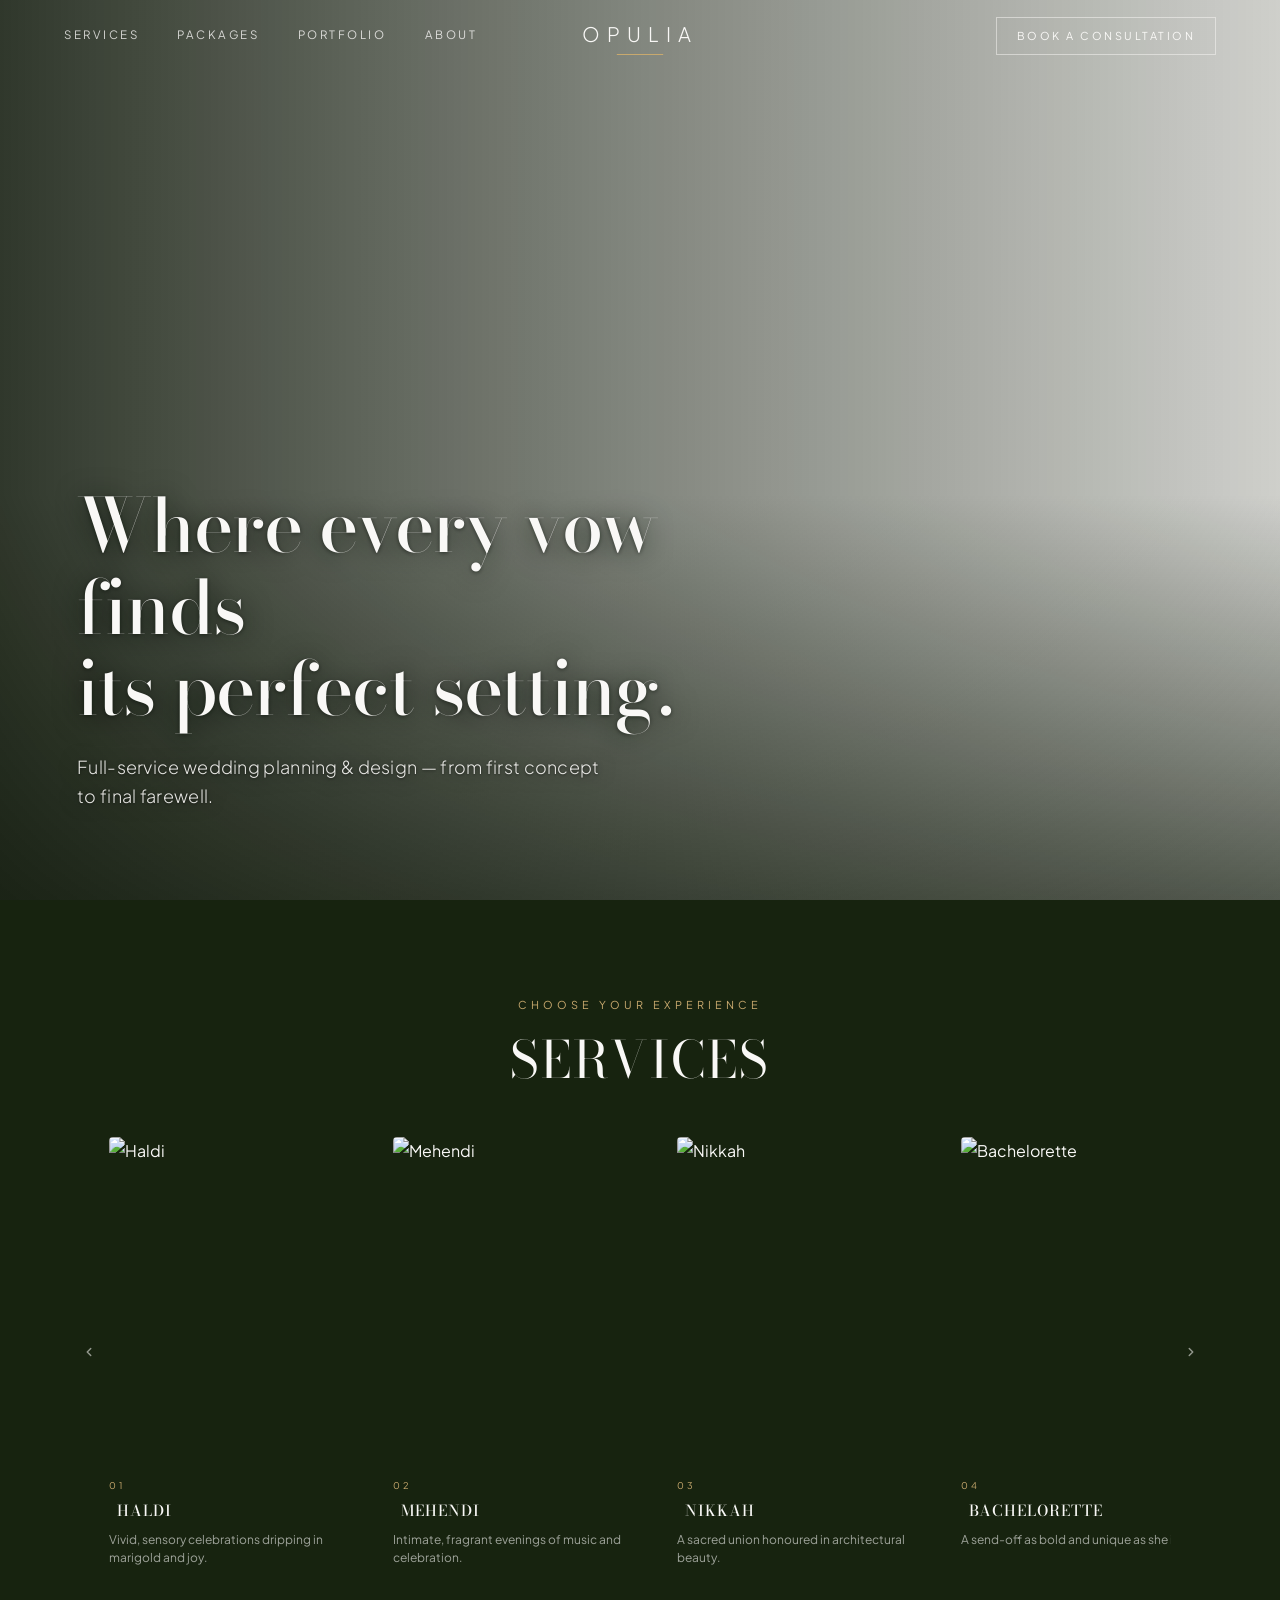
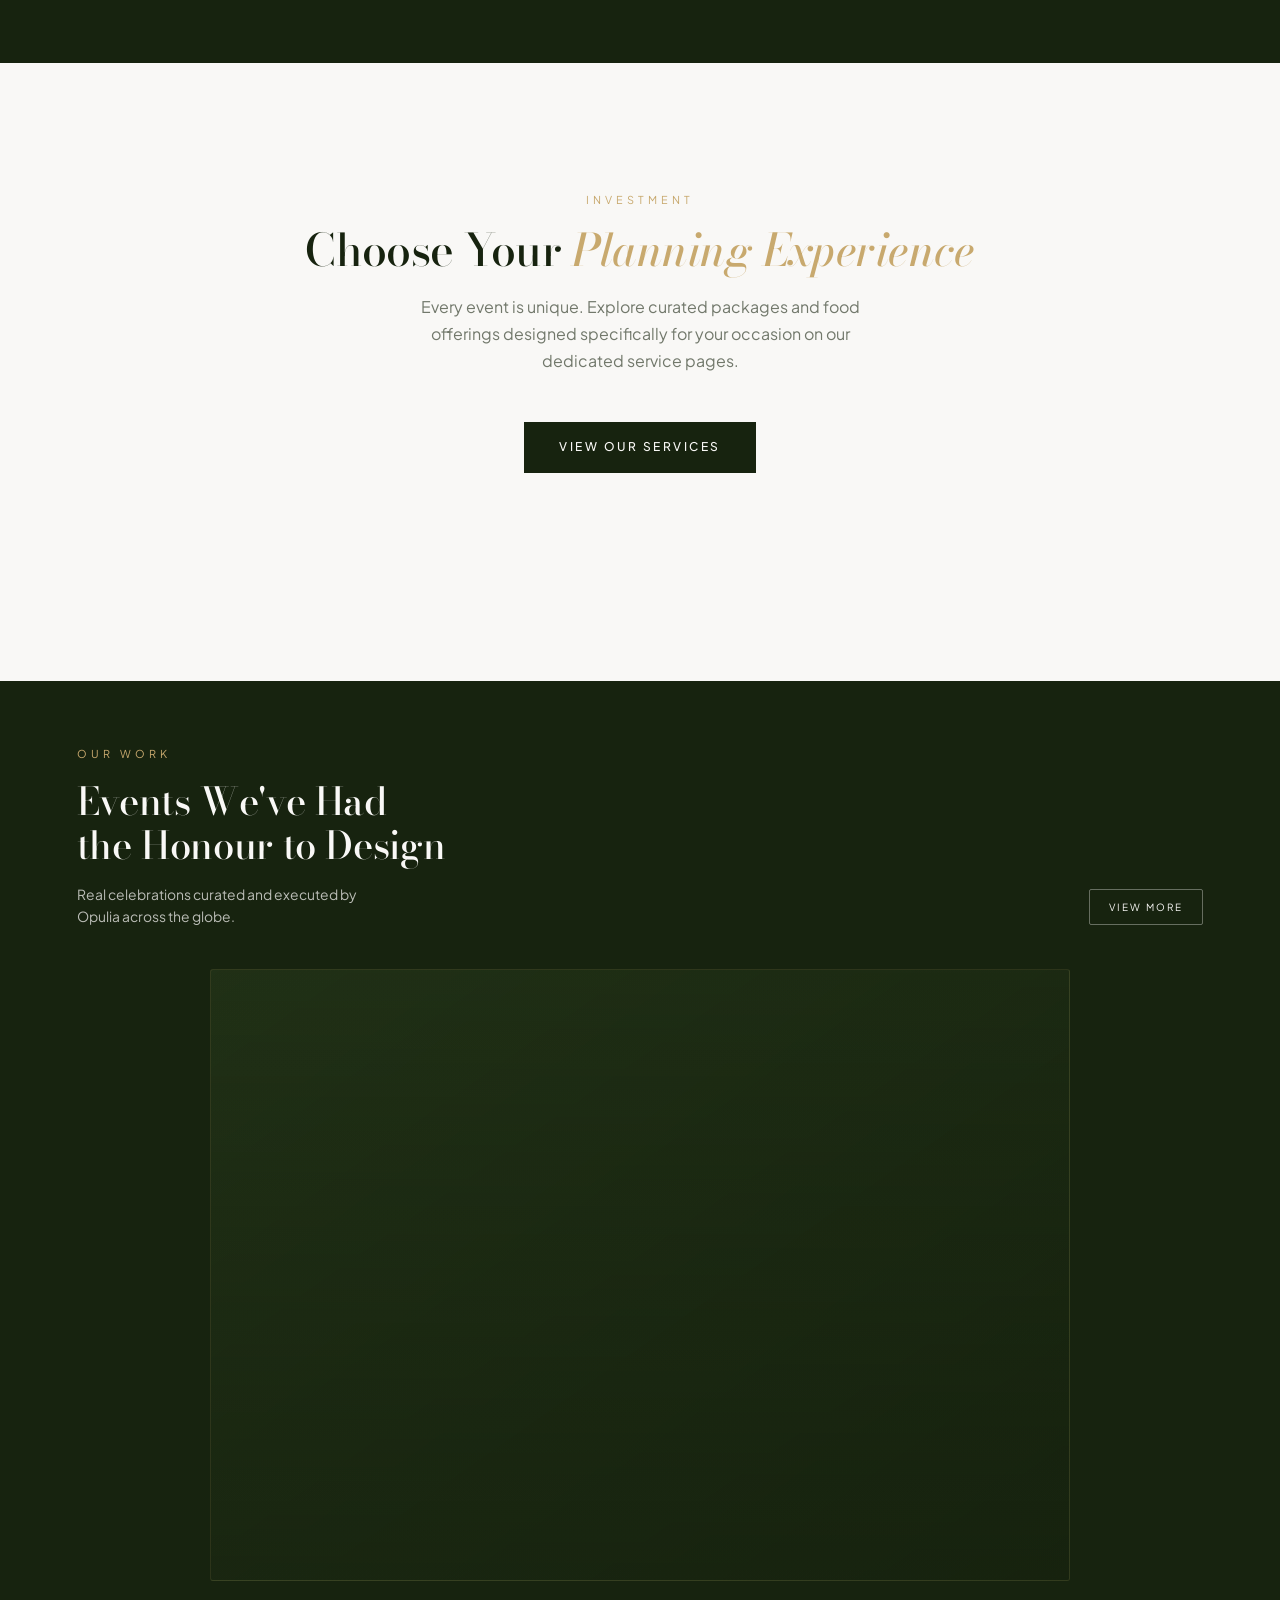
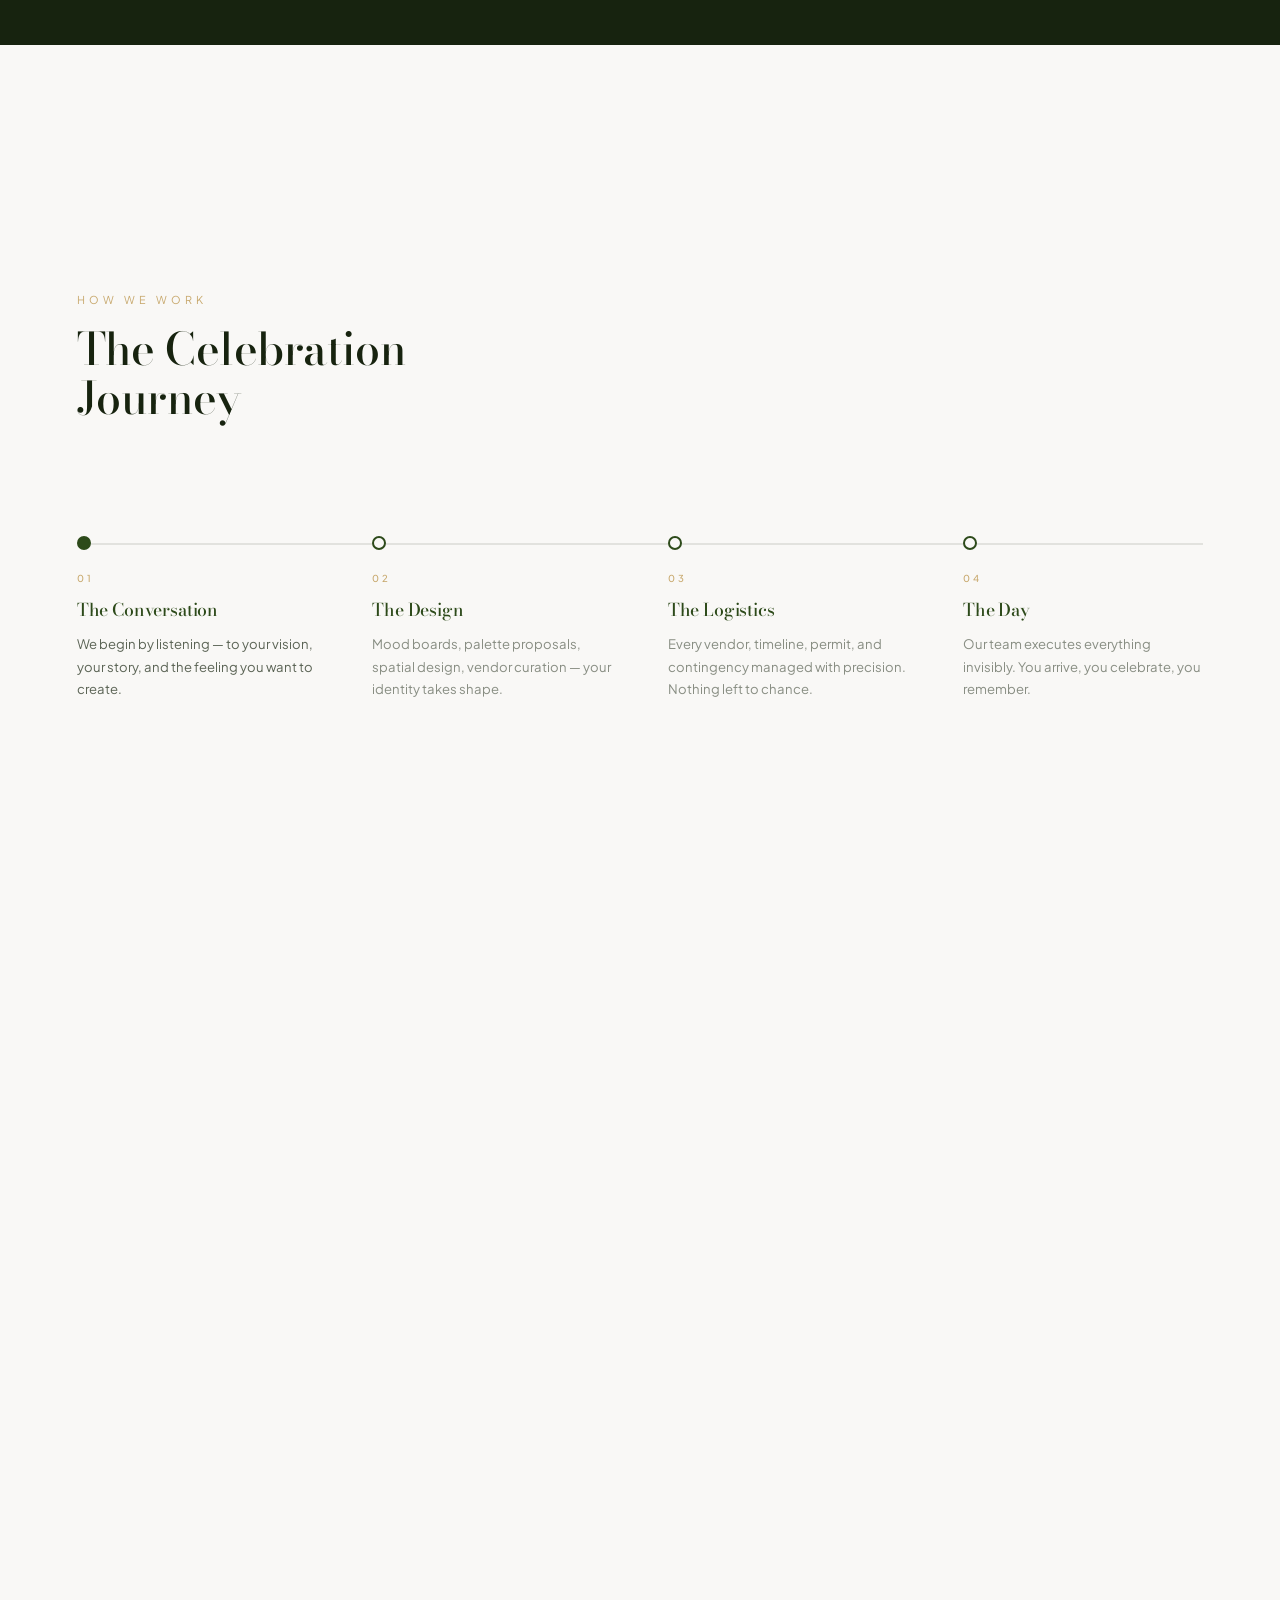
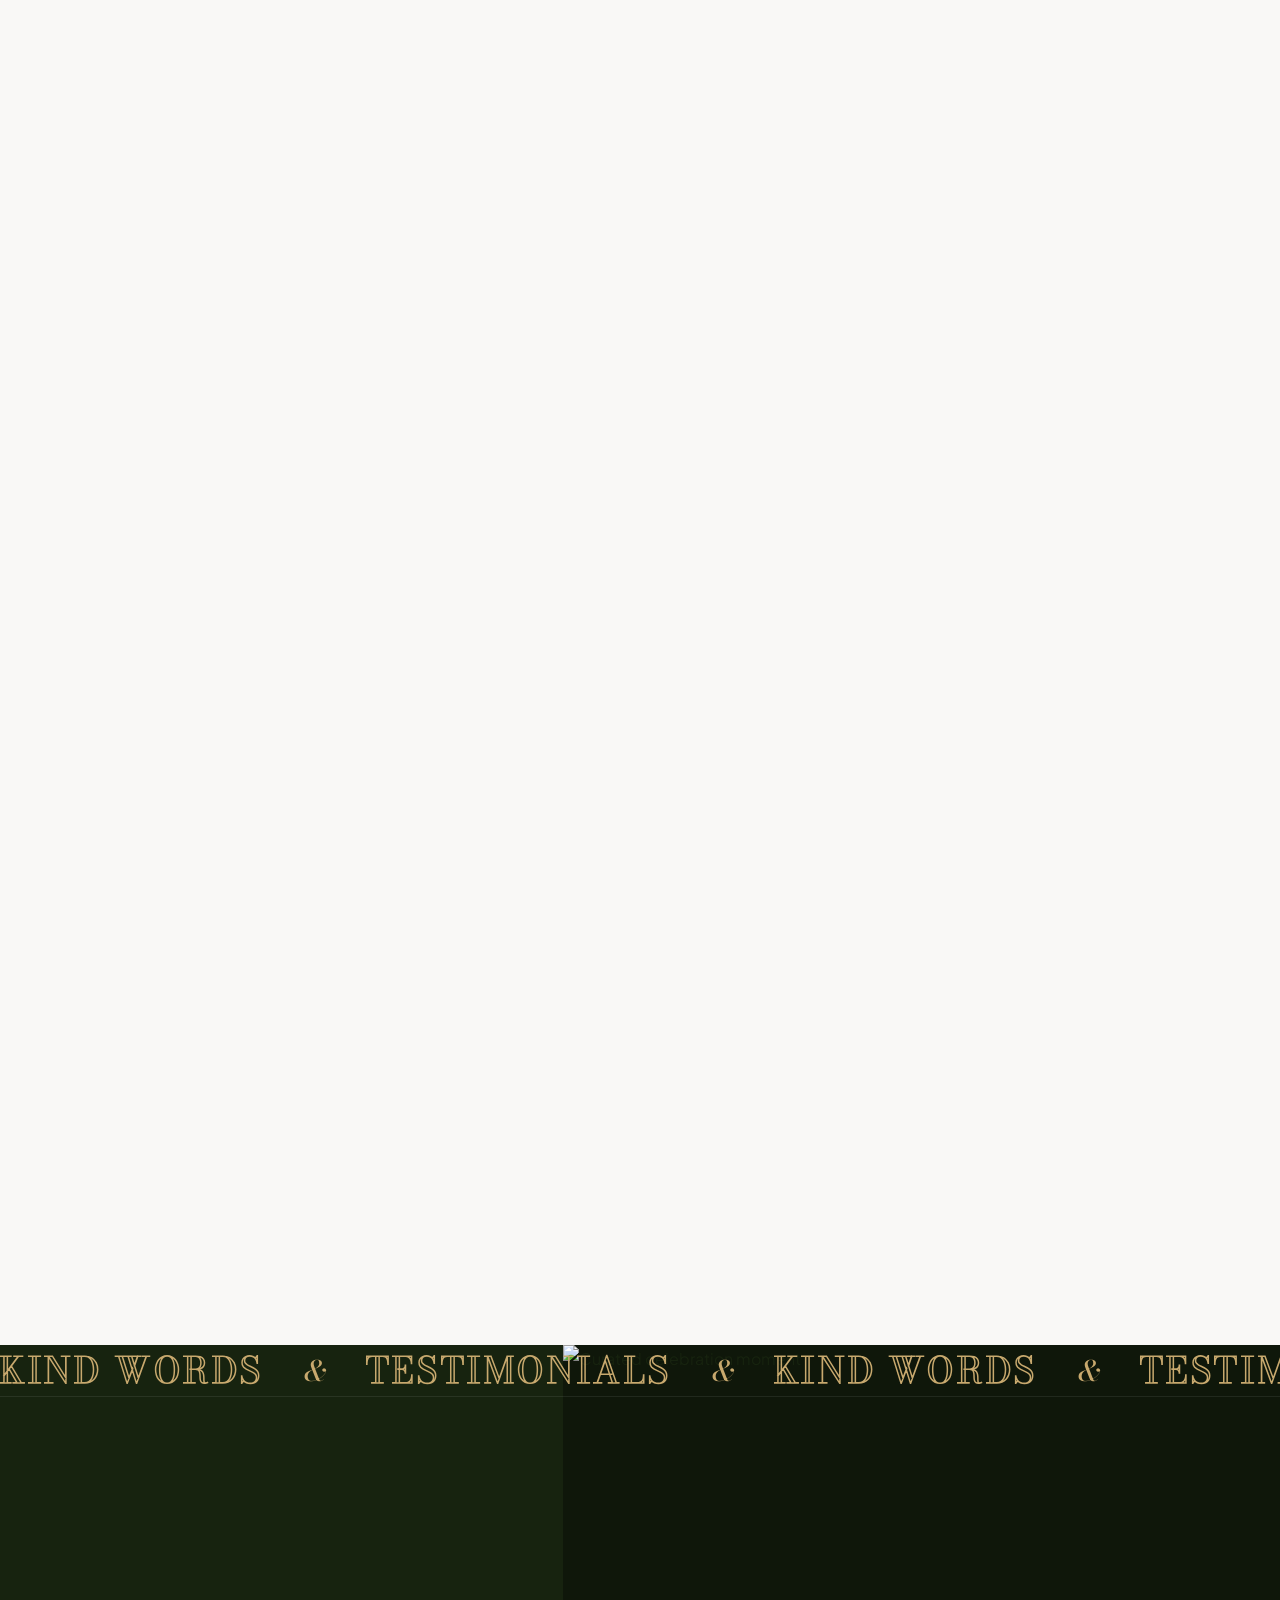
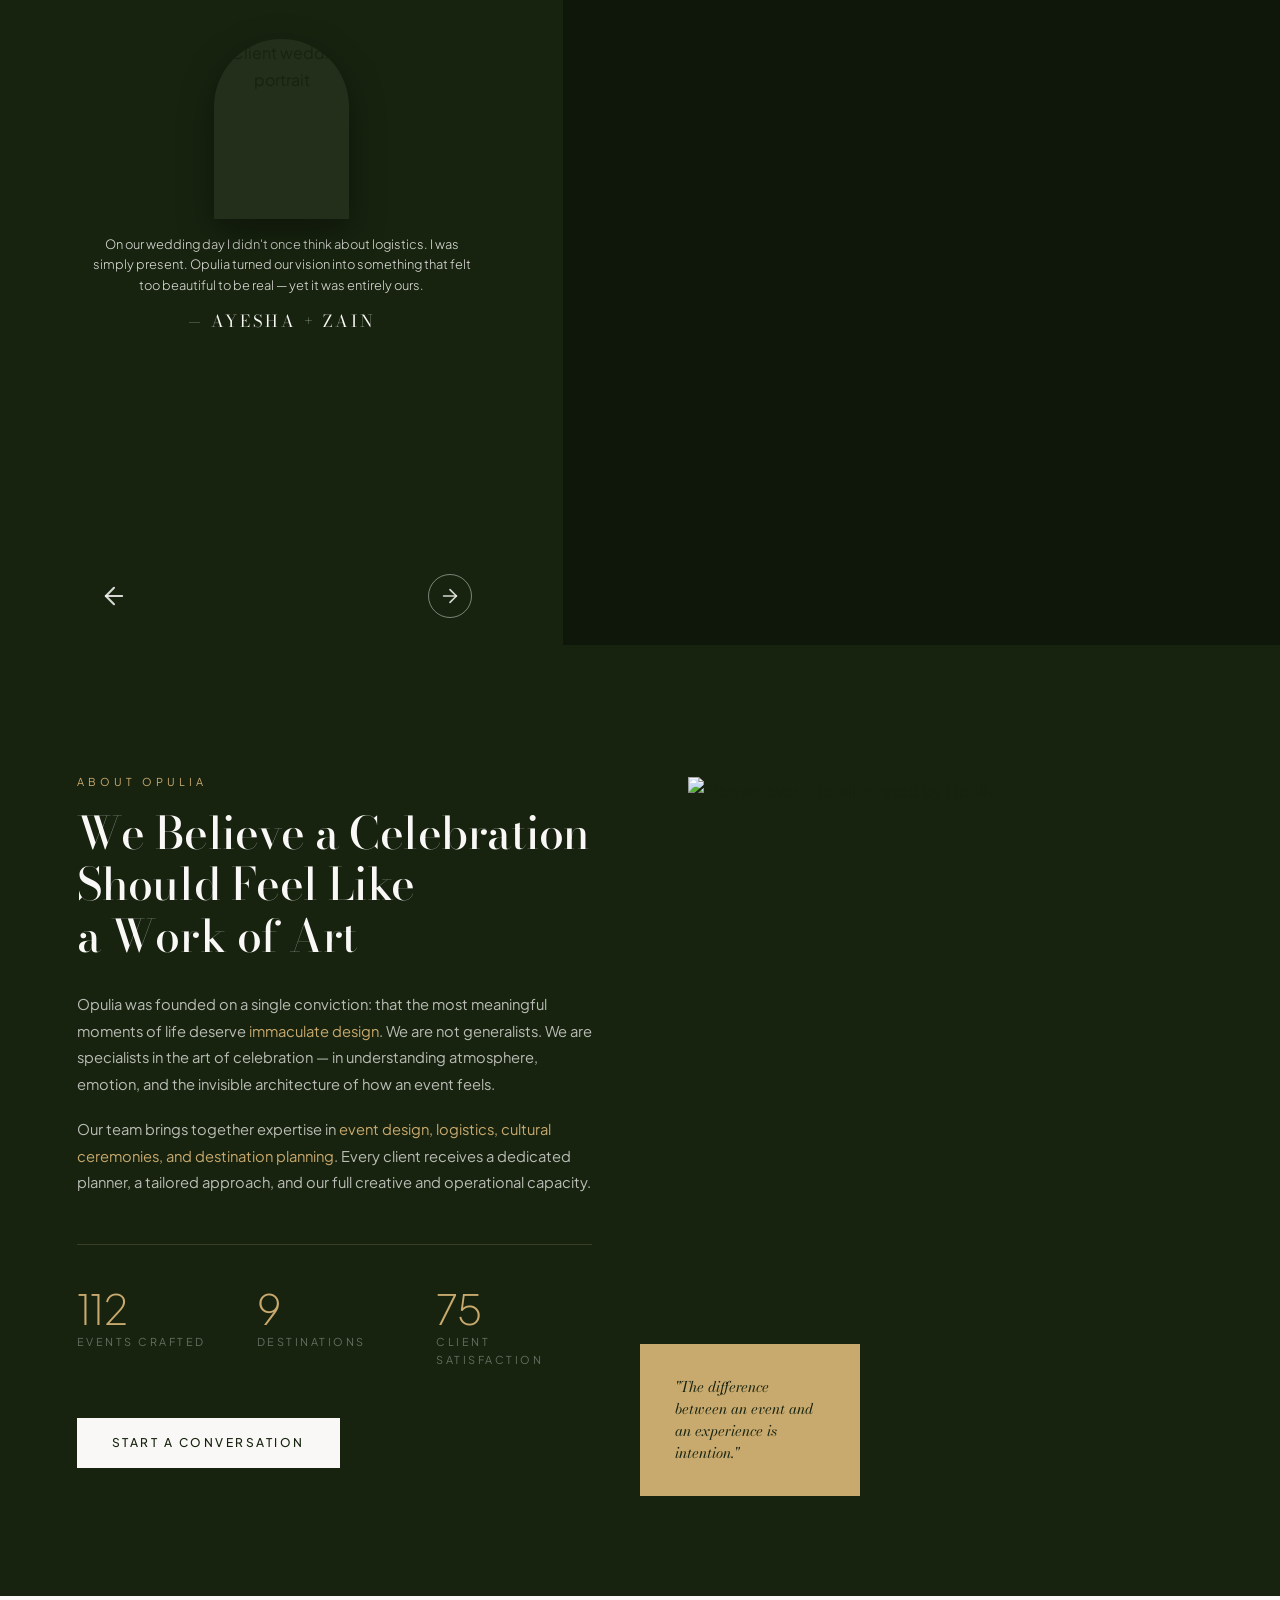
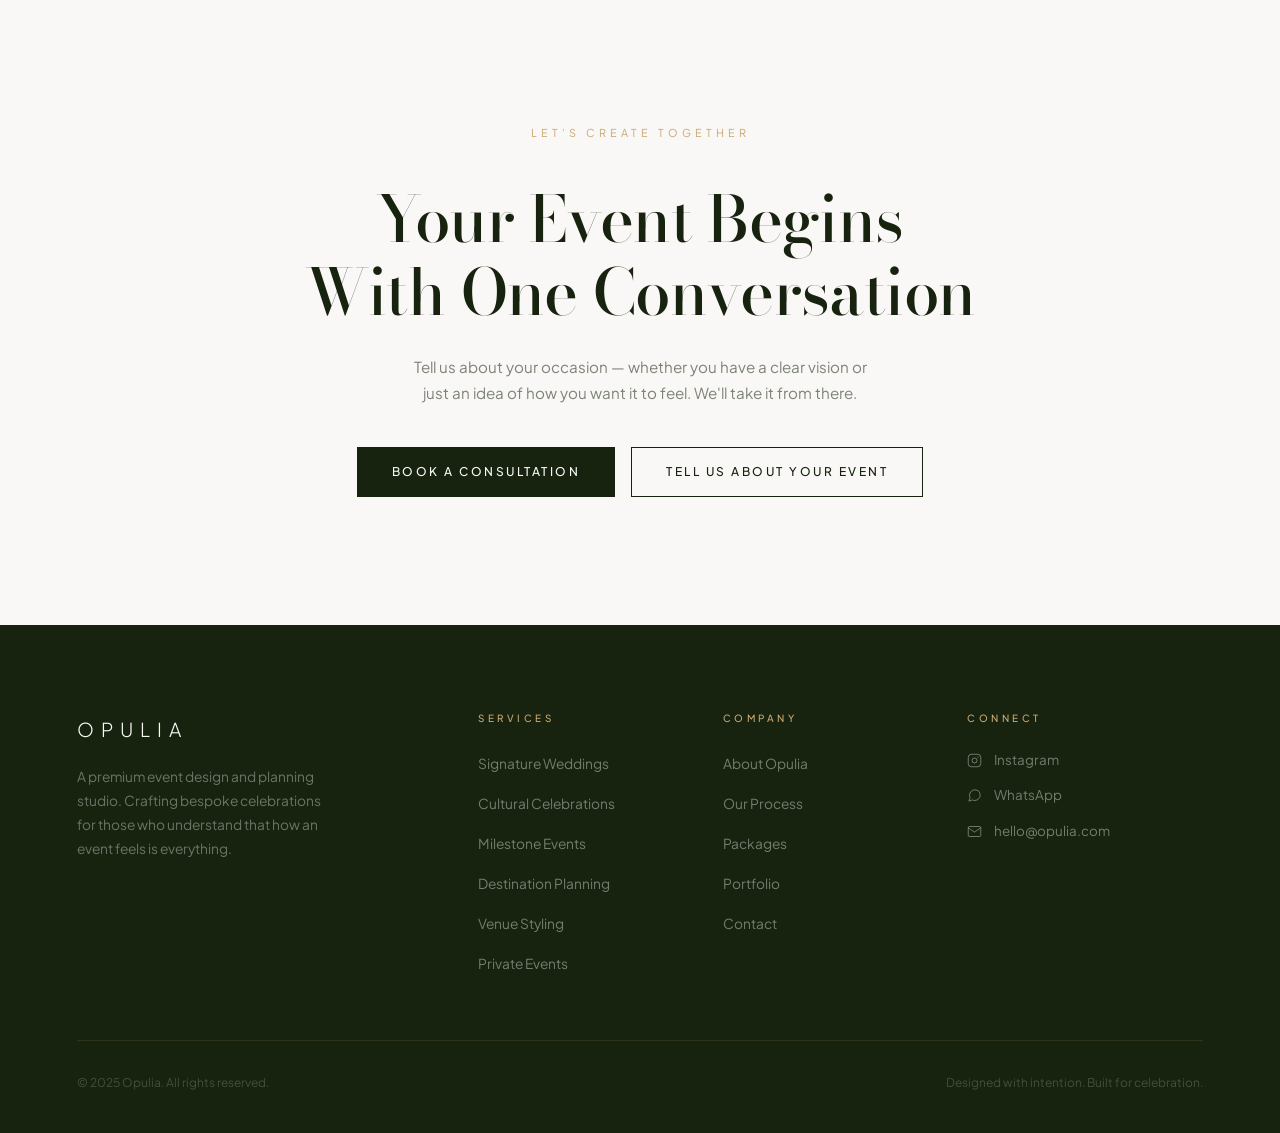
==== index.html @ 37303e1d "Initial commit - Opulia Event Planner (Media moved to CDN)" ====
<!DOCTYPE html>
<html lang="en">
<head>
    <meta charset="UTF-8">
    <meta name="viewport" content="width=device-width, initial-scale=1.0">
    <title>Opulia — Curated Luxury Events & Celebrations</title>
    <meta name="description" content="Opulia is a premium event planning and design studio. Weddings, cultural ceremonies, birthdays, anniversaries, destination events — every detail, curated.">
    <meta property="og:title" content="Opulia — Curated Luxury Events">
    <meta property="og:description" content="Bespoke event planning for those who believe celebration is an art form.">
    <meta property="og:type" content="website">

    <link rel="preconnect" href="https://fonts.googleapis.com">
    <link rel="preconnect" href="https://fonts.gstatic.com" crossorigin>
    <link href="https://fonts.googleapis.com/css2?family=Bodoni+Moda:ital,opsz,wght@0,6..96,400..800;1,6..96,400..800&family=Plus+Jakarta+Sans:ital,wght@0,300;0,400;0,500;0,600;0,700;1,400&display=swap" rel="stylesheet">

    <link rel="stylesheet" href="css/design-system.css">
    <link rel="stylesheet" href="css/style.css">
    <link rel="stylesheet" href="css/service-page.css">
</head>
<body>

<!-- ====================================================
     HEADER
     ==================================================== -->
<header class="site-header" id="site-header">
    <div class="nav-wrap">

        <!-- Left: Nav links -->
        <nav class="main-nav" aria-label="Primary">
            <a href="#services">Services</a>
            <a href="#packages">Packages</a>
            <a href="portfolio.html">Portfolio</a>
            <a href="#about">About</a>
        </nav>

        <!-- Centre: Logo -->
        <a href="index.html" class="brand-logo" aria-label="Opulia homepage">OPULIA</a>

        <!-- Right: CTA -->
        <div class="nav-right">
            <a href="contact.html" class="nav-cta-btn">Book a Consultation</a>
        </div>

        <!-- Mobile hamburger -->
        <button class="hamburger" id="hamburger" aria-label="Toggle menu" aria-expanded="false">
            <span></span><span></span><span></span>
        </button>

    </div>
</header>

<!-- Mobile nav overlay -->
<nav class="mobile-nav" id="mobileNav" aria-label="Mobile navigation">
    <a href="#services"  class="m-link">Services</a>
    <a href="#packages"  class="m-link">Packages</a>
    <a href="portfolio.html" class="m-link">Portfolio</a>
    <a href="#about"     class="m-link">About</a>
    <a href="contact.html" class="m-cta">Book a Consultation</a>
</nav>


<!-- ====================================================
     1. HERO — full-screen video + timed cinematic text
     ==================================================== -->
<section class="hero" id="home" aria-label="Hero">

    <div class="hero-video-wrap">
        <iframe
            id="heroVideo"
            class="hero-video"
            src="https://www.youtube.com/embed/v5vVASRzA4A?autoplay=1&mute=1&loop=1&playlist=v5vVASRzA4A&controls=0&showinfo=0&rel=0&modestbranding=1&iv_load_policy=3&disablekb=1"
            frameborder="0"
            allow="autoplay; encrypted-media"
            allowfullscreen
            title="Opulia Wedding Showreel"
        ></iframe>
        <div class="hero-overlay"></div>
    </div>

    <!-- Timed cinematic text — JS controls transitions -->
    <div class="hero-content">
        <div class="hero-cinematic" id="heroCinematic">

            <!-- Big headline -->
            <h1 class="hero-line" id="heroLine">
                Where every vow finds<br>its perfect setting.
            </h1>

            <!-- Supporting line -->
            <p class="hero-sub" id="heroSub">
                Full-service wedding planning &amp; design — from first concept to final farewell.
            </p>

        </div>
    </div>

</section>


<!-- ====================================================
     2. SERVICES — WHITE
     ==================================================== -->
<section class="home-svc-section" id="services" aria-label="Services">
    <div class="home-svc-head reveal">
        <span class="s-label">Choose Your Experience</span>
        <h2>Services</h2>
    </div>

    <div class="svc-carousel-wrap reveal rd1">
        <!-- Left Arrow -->
        <button class="svc-carousel-btn svc-arrow-left" id="carouselLeft" aria-label="Scroll left">
            <svg width="14" height="14" viewBox="0 0 24 24" fill="none" stroke="currentColor" stroke-width="2.5" stroke-linecap="round" stroke-linejoin="round"><polyline points="15 18 9 12 15 6"></polyline></svg>
        </button>

        <div class="svc-carousel" id="svcCarousel">
            <a href="services/haldi.html" class="all-svc-card">
                <div class="all-svc-card-img-wrap">
                    <img src="https://res.cloudinary.com/numgcgpy/image/upload/q_auto,f_auto/Haldi_Ceremony.jpg" alt="Haldi" class="all-svc-card-img" loading="lazy">
                </div>
                <div class="all-svc-card-body">
                    <span class="all-svc-card-num">01</span>
                    <h3 class="all-svc-card-name">Haldi</h3>
                    <p class="all-svc-card-desc">Vivid, sensory celebrations dripping in marigold and joy.</p>
                </div>
            </a>
            <a href="services/mehendi.html" class="all-svc-card">
                <div class="all-svc-card-img-wrap">
                    <img src="https://res.cloudinary.com/numgcgpy/image/upload/q_auto,f_auto/mehendi.jpg" alt="Mehendi" class="all-svc-card-img" loading="lazy">
                </div>
                <div class="all-svc-card-body">
                    <span class="all-svc-card-num">02</span>
                    <h3 class="all-svc-card-name">Mehendi</h3>
                    <p class="all-svc-card-desc">Intimate, fragrant evenings of music and celebration.</p>
                </div>
            </a>
            <a href="services/nikkah.html" class="all-svc-card">
                <div class="all-svc-card-img-wrap">
                    <img src="https://res.cloudinary.com/numgcgpy/image/upload/q_auto,f_auto/nikhah.jpg" alt="Nikkah" class="all-svc-card-img" loading="lazy">
                </div>
                <div class="all-svc-card-body">
                    <span class="all-svc-card-num">03</span>
                    <h3 class="all-svc-card-name">Nikkah</h3>
                    <p class="all-svc-card-desc">A sacred union honoured in architectural beauty.</p>
                </div>
            </a>
            <a href="services/bachelorette.html" class="all-svc-card">
                <div class="all-svc-card-img-wrap">
                    <img src="https://res.cloudinary.com/numgcgpy/image/upload/q_auto,f_auto/bachelorette.jpg" alt="Bachelorette" class="all-svc-card-img" loading="lazy">
                </div>
                <div class="all-svc-card-body">
                    <span class="all-svc-card-num">04</span>
                    <h3 class="all-svc-card-name">Bachelorette</h3>
                    <p class="all-svc-card-desc">A send-off as bold and unique as she is.</p>
                </div>
            </a>
            <a href="services/birthday.html" class="all-svc-card">
                <div class="all-svc-card-img-wrap">
                    <img src="https://res.cloudinary.com/numgcgpy/image/upload/q_auto,f_auto/birthday.jpg" alt="Birthday" class="all-svc-card-img" loading="lazy">
                </div>
                <div class="all-svc-card-body">
                    <span class="all-svc-card-num">05</span>
                    <h3 class="all-svc-card-name">Birthday</h3>
                    <p class="all-svc-card-desc">Milestones transformed into extraordinary gatherings.</p>
                </div>
            </a>
        </div>

        <!-- Right Arrow -->
        <button class="svc-carousel-btn svc-arrow-right" id="carouselRight" aria-label="Scroll right">
            <svg width="14" height="14" viewBox="0 0 24 24" fill="none" stroke="currentColor" stroke-width="2.5" stroke-linecap="round" stroke-linejoin="round"><polyline points="9 18 15 12 9 6"></polyline></svg>
        </button>
    </div>
</section>


<!-- ====================================================
     3. PACKAGES — GREEN
     ==================================================== -->
<section class="packages-section" id="packages" aria-label="Packages">
    <div class="s-inner">
        <div class="s-head reveal">
            <span class="s-label">Investment</span>
            <h2>Choose Your <em>Planning Experience</em></h2>
            <p style="color: rgba(23,35,15,0.6); max-width: 500px; margin: 1rem auto 3rem; line-height: 1.7;">
                Every event is unique. Explore curated packages and food offerings designed specifically for your occasion on our dedicated service pages.
            </p>
            <a href="#services" class="btn btn-green">View Our Services</a>
        </div>
    </div>
</section>


<!-- ====================================================
     4. OUR WORK / PORTFOLIO — GREEN  (moved before Process)
     ==================================================== -->
<section class="portfolio-section" id="portfolio" aria-label="Portfolio">
    <div class="portfolio-inner">
        <!-- Title left, buttons right -->
        <div class="portfolio-head-row reveal">
            <div class="portfolio-head-left">
                <span class="s-label" style="color:var(--gold);border-color:rgba(200,169,110,0.3);">Our Work</span>
                <h2>Events We've Had<br>the Honour to Design</h2>
                <p style="color: var(--text-on-green); font-size: 0.87rem; margin-top: 1rem; max-width: 320px; line-height: 1.65;">Real celebrations curated and executed by Opulia across the globe.</p>
            </div>
            
            <div class="portfolio-head-right">
                <a href="portfolio.html" class="btn-small">View More</a>
            </div>
        </div>

        <!-- Centered, smaller rectangular video -->
        <div class="portfolio-body reveal rd1">
            <div class="portfolio-video-wrap" id="main-video-tile">
                <iframe
                    class="portfolio-video"
                    src="https://www.youtube.com/embed/HXfrCN5QT-0?autoplay=1&mute=1&loop=1&playlist=HXfrCN5QT-0&controls=1&rel=0&modestbranding=1"
                    frameborder="0"
                    allow="autoplay; encrypted-media"
                    allowfullscreen
                    title="Opulia Past Work Highlights"
                ></iframe>
                <div class="portfolio-video-inner">
                </div>
            </div>
        </div>
    </div>
</section>

<!-- Video modal -->
<div class="video-modal" id="videoModal" role="dialog" aria-modal="true" aria-label="Event video">
    <div class="v-modal-wrap">
        <button class="v-modal-close" id="modalClose" aria-label="Close">✕ Close</button>
        <video id="modalVideo" controls></video>
    </div>
</div>


<!-- ====================================================
     5. PROCESS / WHY US — WHITE  (now after Portfolio)
     ==================================================== -->
<section class="home-process-section" id="process" aria-label="Our Process">
    <div class="home-process-sticky">
        <div class="home-process-inner">
            <div class="home-process-head reveal">
                <span class="s-label">How We Work</span>
                <h2>The Celebration<br>Journey</h2>
            </div>

            <!-- Horizontal timeline (sticky scroll effect) -->
            <div class="home-process-timeline-wrap" id="processTimelineWrap">
                <!-- Background connecting line -->
                <div class="hpt-track" id="hptTrack">
                    <div class="hpt-track-fill" id="hptFill"></div>
                </div>

                <div class="hpt-steps">
                    <div class="hpt-step" data-step="0">
                        <div class="hpt-dot" id="hptDot0"></div>
                        <div class="hpt-step-num">01</div>
                        <h4>The Conversation</h4>
                        <p>We begin by listening — to your vision, your story, and the feeling you want to create.</p>
                    </div>
                    <div class="hpt-step" data-step="1">
                        <div class="hpt-dot" id="hptDot1"></div>
                        <div class="hpt-step-num">02</div>
                        <h4>The Design</h4>
                        <p>Mood boards, palette proposals, spatial design, vendor curation — your identity takes shape.</p>
                    </div>
                    <div class="hpt-step" data-step="2">
                        <div class="hpt-dot" id="hptDot2"></div>
                        <div class="hpt-step-num">03</div>
                        <h4>The Logistics</h4>
                        <p>Every vendor, timeline, permit, and contingency managed with precision. Nothing left to chance.</p>
                    </div>
                    <div class="hpt-step" data-step="3">
                        <div class="hpt-dot" id="hptDot3"></div>
                        <div class="hpt-step-num">04</div>
                        <h4>The Day</h4>
                        <p>Our team executes everything invisibly. You arrive, you celebrate, you remember.</p>
                    </div>
                </div>
            </div>
        </div>
    </div>
</section>


<!-- ====================================================
     6. TESTIMONIALS — GREEN
     ==================================================== -->
<section class="home-testi-section" id="testimonials" aria-label="Client Testimonials">
    <!-- Top continuous marquee / ticker banner -->
    <div class="ht-ticker-wrap" aria-hidden="true">
        <div class="ht-ticker">
            <span class="ht-ticker-item">KIND WORDS</span>
            <span class="ht-ticker-knot">&amp;</span>
            <span class="ht-ticker-item">TESTIMONIALS</span>
            <span class="ht-ticker-knot">&amp;</span>
            <span class="ht-ticker-item">KIND WORDS</span>
            <span class="ht-ticker-knot">&amp;</span>
            <span class="ht-ticker-item">TESTIMONIALS</span>
            <span class="ht-ticker-knot">&amp;</span>
            <span class="ht-ticker-item">KIND WORDS</span>
            <span class="ht-ticker-knot">&amp;</span>
            <span class="ht-ticker-item">TESTIMONIALS</span>
            <span class="ht-ticker-knot">&amp;</span>
            <span class="ht-ticker-item">KIND WORDS</span>
            <span class="ht-ticker-knot">&amp;</span>
            <span class="ht-ticker-item">TESTIMONIALS</span>
            <span class="ht-ticker-knot">&amp;</span>
        </div>
    </div>

    <div class="ht-inner">
        <!-- Left Column: Arch photo + Quote + Author + Navigation -->
        <div class="ht-left" id="htLeft">
            <!-- Arch framed portrait photo -->
            <div class="ht-arch-wrap" id="htArchWrap">
                <img src="https://res.cloudinary.com/numgcgpy/image/upload/q_auto,f_auto/testimonial1-img1.jpg" alt="Client wedding portrait" class="ht-arch-img" id="htArchImg">
            </div>

            <!-- Testimonial Quote & Author -->
            <div class="ht-quote-box" id="htQuoteBox">
                <blockquote id="htQuote">On our wedding day I didn't once think about logistics. I was simply present. Opulia turned our vision into something that felt too beautiful to be real — yet it was entirely ours.</blockquote>
                <div class="ht-author-line">
                    <span class="ht-author" id="htAuthor">— AYESHA + ZAIN</span>
                </div>
            </div>

            <!-- Navigation Controls (Left arrow, Right circular button) -->
            <div class="ht-nav-row">
                <button class="ht-nav-arrow ht-nav-prev" id="htPrev" aria-label="Previous testimonial">
                    <svg width="28" height="28" viewBox="0 0 24 24" fill="none" stroke="currentColor" stroke-width="1.8" stroke-linecap="round" stroke-linejoin="round">
                        <line x1="19" y1="12" x2="5" y2="12"></line>
                        <polyline points="12 19 5 12 12 5"></polyline>
                    </svg>
                </button>
                <button class="ht-nav-arrow ht-nav-next" id="htNext" aria-label="Next testimonial">
                    <svg width="22" height="22" viewBox="0 0 24 24" fill="none" stroke="currentColor" stroke-width="1.8" stroke-linecap="round" stroke-linejoin="round">
                        <line x1="5" y1="12" x2="19" y2="12"></line>
                        <polyline points="12 5 19 12 12 19"></polyline>
                    </svg>
                </button>
            </div>
        </div>

        <!-- Right Column: Full-height sliding photo panel -->
        <div class="ht-right" id="htRight">
            <div class="ht-slider-track" id="htSliderTrack">
                <img src="https://res.cloudinary.com/numgcgpy/image/upload/q_auto,f_auto/testimonial1-img2.jpg" alt="Curated celebration moment" class="ht-photo ht-photo-current" id="htPhoto">
            </div>
        </div>
    </div>
</section>


<!-- ====================================================
     7. ABOUT — GREEN
     ==================================================== -->
<section class="about-section" id="about" aria-label="About Opulia">
    <div class="s-inner">

        <!-- Content -->
        <div class="about-content">
            <div class="reveal">
                <span class="s-label">About Opulia</span>
                <h2>We Believe a Celebration<br>Should Feel Like<br>a Work of Art</h2>
            </div>

            <p class="about-body reveal rd1">
                Opulia was founded on a single conviction: that the most meaningful moments of life deserve <em>immaculate design</em>. We are not generalists. We are specialists in the art of celebration — in understanding atmosphere, emotion, and the invisible architecture of how an event feels.
            </p>
            <p class="about-body reveal rd2">
                Our team brings together expertise in <em>event design, logistics, cultural ceremonies, and destination planning</em>. Every client receives a dedicated planner, a tailored approach, and our full creative and operational capacity.
            </p>

            <div class="about-stats reveal rd3">
                <div class="a-stat"><h3 class="count-up" data-target="150" data-suffix="+">0</h3><p>Events Crafted</p></div>
                <div class="a-stat"><h3 class="count-up" data-target="12"  data-suffix="+">0</h3><p>Destinations</p></div>
                <div class="a-stat"><h3 class="count-up" data-target="100" data-suffix="%">0</h3><p>Client Satisfaction</p></div>
            </div>

            <div class="reveal rd4" style="margin-top:2.5rem;">
                <a href="contact.html" class="btn btn-white">Start a Conversation</a>
            </div>
        </div>

        <!-- Image -->
        <div class="about-img-col reveal">
            <img
                src="https://res.cloudinary.com/numgcgpy/image/upload/q_auto,f_auto/about-us.jpg"
                alt="Elegant event detail curated by Opulia"
                class="about-img-main"
                loading="lazy"
            >
            <div class="about-quote-box">
                <p>"The difference between an event and an experience is intention."</p>
            </div>
        </div>

    </div>
</section>



<!-- ====================================================
     8. CTA — WHITE
     ==================================================== -->
<section class="cta-section" id="contact-cta" aria-label="Book a consultation">
    <div class="s-inner">
        <span class="s-label reveal">Let's Create Together</span>
        <h2 class="reveal rd1">Your Event Begins<br>With One Conversation</h2>
        <p class="cta-body reveal rd2">Tell us about your occasion — whether you have a clear vision or just an idea of how you want it to feel. We'll take it from there.</p>
        <div class="cta-actions reveal rd3">
            <a href="contact.html" class="btn btn-green"         id="cta-primary">Book a Consultation</a>
            <a href="contact.html" class="btn btn-outline-green" id="cta-secondary">Tell Us About Your Event</a>
        </div>
    </div>
</section>


<!-- ====================================================
     9. FOOTER — GREEN
     ==================================================== -->
<footer class="site-footer" aria-label="Footer">
    <div class="s-inner">

        <div class="footer-top">
            <div>
                <span class="foot-brand-logo">OPULIA</span>
                <p class="foot-brand-desc">A premium event design and planning studio. Crafting bespoke celebrations for those who understand that how an event feels is everything.</p>
            </div>

            <div class="foot-col">
                <h5>Services</h5>
                <ul>
                    <li><a href="#services">Signature Weddings</a></li>
                    <li><a href="#services">Cultural Celebrations</a></li>
                    <li><a href="#services">Milestone Events</a></li>
                    <li><a href="#services">Destination Planning</a></li>
                    <li><a href="#services">Venue Styling</a></li>
                    <li><a href="#services">Private Events</a></li>
                </ul>
            </div>

            <div class="foot-col">
                <h5>Company</h5>
                <ul>
                    <li><a href="#about">About Opulia</a></li>
                    <li><a href="#process">Our Process</a></li>
                    <li><a href="#packages">Packages</a></li>
                    <li><a href="#portfolio">Portfolio</a></li>
                    <li><a href="contact.html">Contact</a></li>
                </ul>
            </div>

            <div class="foot-col">
                <h5>Connect</h5>
                <div class="foot-social">
                    <a href="#" class="foot-social-link" aria-label="Instagram">
                        <svg width="15" height="15" viewBox="0 0 24 24" fill="none" stroke="currentColor" stroke-width="1.5"><rect x="2" y="2" width="20" height="20" rx="5"/><circle cx="12" cy="12" r="4"/><circle cx="17.5" cy="6.5" r="1" fill="currentColor" stroke="none"/></svg>
                        Instagram
                    </a>
                    <a href="#" class="foot-social-link" aria-label="WhatsApp">
                        <svg width="15" height="15" viewBox="0 0 24 24" fill="none" stroke="currentColor" stroke-width="1.5"><path d="M21 11.5a8.38 8.38 0 0 1-.9 3.8 8.5 8.5 0 0 1-7.6 4.7 8.38 8.38 0 0 1-3.8-.9L3 21l1.9-5.7a8.38 8.38 0 0 1-.9-3.8 8.5 8.5 0 0 1 4.7-7.6 8.38 8.38 0 0 1 3.8-.9h.5a8.48 8.48 0 0 1 8 8v.5z"/></svg>
                        WhatsApp
                    </a>
                    <a href="mailto:hello@opulia.com" class="foot-social-link">
                        <svg width="15" height="15" viewBox="0 0 24 24" fill="none" stroke="currentColor" stroke-width="1.5"><path d="M4 4h16c1.1 0 2 .9 2 2v12c0 1.1-.9 2-2 2H4c-1.1 0-2-.9-2-2V6c0-1.1.9-2 2-2z"/><polyline points="22,6 12,13 2,6"/></svg>
                        hello@opulia.com
                    </a>
                </div>
            </div>
        </div>

        <div class="footer-bottom">
            <p>&copy; 2025 Opulia. All rights reserved.</p>
            <p>Designed with intention. Built for celebration.</p>
        </div>
    </div>
</footer>

<script src="js/main.js"></script>
<script src="js/service-page.js"></script>
</body>
</html>
---- css/design-system.css ----
/* ==============================================
   design-system.css
   Core tokens only — no component styles
   ============================================== */

:root {
    --green:      #17230f;
    --green-2:    #243318;
    --white:      #F9F8F6;
    --off-white:  #F0EFEA;
    --gold:       #c8a96e;
    --gold-dim:   rgba(200,169,110,0.3);
    --text-on-green: rgba(249,248,246,0.68);

    --font-serif:   'Bodoni Moda', 'Playfair Display', Georgia, serif;
    --font-heading: var(--font-serif);
    --font-sans:    'Plus Jakarta Sans', -apple-system, BlinkMacSystemFont, 'Segoe UI', Roboto, sans-serif;
    --font-body:    var(--font-sans);
    --font-mark:    'Plus Jakarta Sans', sans-serif;

    --sp-xs:  0.5rem;
    --sp-sm:  1rem;
    --sp-md:  2rem;
    --sp-lg:  4rem;
    --sp-xl:  7rem;
}

*, *::before, *::after { box-sizing: border-box; margin: 0; padding: 0; }

html {
    scroll-behavior: smooth;
    -webkit-font-smoothing: antialiased;
    -moz-osx-font-smoothing: grayscale;
    text-rendering: optimizeLegibility;
}

body {
    font-family: var(--font-sans);
    background: var(--white);
    color: var(--green);
    line-height: 1.7;
    -webkit-font-smoothing: antialiased;
    -moz-osx-font-smoothing: grayscale;
    text-rendering: optimizeLegibility;
    overflow-x: clip;
}

img { display: block; max-width: 100%; }
a   { text-decoration: none; color: inherit; }

h1, h2, h3, h4, h5, h6 {
    font-family: var(--font-serif);
    font-weight: 500;
    line-height: 1.15;
    letter-spacing: -0.01em;
    -webkit-font-smoothing: antialiased;
    -moz-osx-font-smoothing: grayscale;
    text-rendering: optimizeLegibility;
}
---- css/style.css ----
﻿/* ============================================
   OPULIA — COMPLETE STYLE SYSTEM
   Two-tone: #17230f (green) ↔ #F9F8F6 (white)
   ============================================ */

/* ── Reset & Base ── */
*, *::before, *::after { box-sizing: border-box; margin: 0; padding: 0; }
html {
    scroll-behavior: smooth;
    -webkit-font-smoothing: antialiased;
    -moz-osx-font-smoothing: grayscale;
    text-rendering: optimizeLegibility;
}

body {
    font-family: 'Plus Jakarta Sans', -apple-system, BlinkMacSystemFont, 'Segoe UI', Roboto, sans-serif;
    background: #F9F8F6;
    color: #17230f;
    line-height: 1.7;
    -webkit-font-smoothing: antialiased;
    -moz-osx-font-smoothing: grayscale;
    text-rendering: optimizeLegibility;
    overflow-x: clip;
}

img { display: block; max-width: 100%; }

a { text-decoration: none; color: inherit; }

/* ── Typography ── */
h1, h2, h3, h4, h5, h6 {
    font-family: 'Bodoni Moda', 'Playfair Display', Georgia, serif;
    font-weight: 500;
    line-height: 1.15;
    letter-spacing: -0.01em;
    -webkit-font-smoothing: antialiased;
    -moz-osx-font-smoothing: grayscale;
    text-rendering: optimizeLegibility;
}

/* ── Design Tokens ── */
:root {
    --green:      #17230f;
    --green-2:    #243318;
    --white:      #F9F8F6;
    --off-white:  #F0EFEA;
    --gold:       #c8a96e;
    --gold-dim:   rgba(200,169,110,0.35);
    --text-on-green: rgba(249,248,246,0.72);

    --font-serif:   'Bodoni Moda', 'Playfair Display', Georgia, serif;
    --font-heading: var(--font-serif);
    --font-sans:    'Plus Jakarta Sans', -apple-system, BlinkMacSystemFont, 'Segoe UI', Roboto, sans-serif;
    --font-body:    var(--font-sans);
    --font-mark:    'Plus Jakarta Sans', sans-serif;
}

/* ── Buttons ── */
.btn {
    display: inline-flex;
    align-items: center;
    gap: 0.5rem;
    padding: 14px 34px;
    font-family: var(--font-sans);
    font-size: 0.75rem;
    font-weight: 500;
    letter-spacing: 2.5px;
    text-transform: uppercase;
    border: 1.5px solid transparent;
    cursor: pointer;
    transition: background 0.3s ease, color 0.3s ease, border-color 0.3s ease, transform 0.2s ease;
}
.btn:hover { transform: translateY(-2px); }

/* White button (on green bg) */
.btn-white { background: var(--white); color: var(--green); border-color: var(--white); }
.btn-white:hover { background: transparent; color: var(--white); border-color: var(--white); }

/* Outline white (on green bg) */
.btn-outline-white { background: transparent; color: var(--white); border-color: rgba(249,248,246,0.5); }
.btn-outline-white:hover { background: var(--white); color: var(--green); border-color: var(--white); }

/* Dark button (on white bg) */
.btn-green { background: var(--green); color: var(--white); border-color: var(--green); }
.btn-green:hover { background: var(--green-2); border-color: var(--green-2); color: var(--white); }

/* Outline dark (on white bg) */
.btn-outline-green { background: transparent; color: var(--green); border-color: var(--green); }
.btn-outline-green:hover { background: var(--green); color: var(--white); }

/* ── Section label ── */
.s-label {
    display: block;
    font-family: var(--font-sans);
    font-size: 0.68rem;
    text-transform: uppercase;
    letter-spacing: 4px;
    color: var(--gold);
    margin-bottom: 1rem;
}

/* ── Reveal animation ── */
.reveal {
    opacity: 0;
    transform: translateY(36px);
    transition: opacity 0.95s cubic-bezier(0.16,1,0.3,1), transform 0.95s cubic-bezier(0.16,1,0.3,1);
}
.reveal.visible { opacity: 1; transform: none; }
.rd1 { transition-delay: 0.12s; }
.rd2 { transition-delay: 0.24s; }
.rd3 { transition-delay: 0.36s; }
.rd4 { transition-delay: 0.48s; }


/* ============================================================
   HEADER  (transparent over hero, white after scroll)
   ============================================================ */
.site-header {
    position: fixed;
    top: 0; left: 0; right: 0;
    z-index: 200;
    padding: 0 5%;
    height: 72px;
    display: flex;
    align-items: center;
    transition: background 0.4s ease, box-shadow 0.4s ease;
}

.site-header.scrolled {
    background: rgba(249,248,246,0.97);
    backdrop-filter: blur(12px);
    box-shadow: 0 1px 0 rgba(23,35,15,0.08);
}

.nav-wrap {
    width: 100%;
    max-width: 1440px;
    margin: 0 auto;
    display: grid;
    grid-template-columns: 1fr auto 1fr;
    align-items: center;
}

/* Logo — centre column */
.brand-logo {
    grid-column: 2;
    font-family: var(--font-mark);
    font-weight: 300;
    font-size: 1.25rem;
    letter-spacing: 7px;
    color: var(--white);
    transition: color 0.4s ease;
    white-space: nowrap;
    /* thin gold rule beneath */
    position: relative;
    padding-bottom: 4px;
}
.brand-logo::after {
    content: '';
    position: absolute;
    bottom: 0; left: 0; right: 0;
    height: 1px;
    background: var(--gold);
    transform: scaleX(0.4);
    transition: transform 0.4s ease;
}
.brand-logo:hover::after { transform: scaleX(1); }

.site-header.scrolled .brand-logo { color: var(--green); }

/* Nav links — left column */
.main-nav {
    grid-column: 1;
    display: flex;
    gap: 2.4rem;
}

.main-nav a {
    font-size: 0.72rem;
    text-transform: uppercase;
    letter-spacing: 2.5px;
    color: rgba(249,248,246,0.8);
    transition: color 0.3s ease;
    position: relative;
    padding-bottom: 3px;
}
.main-nav a::after {
    content: '';
    position: absolute;
    bottom: 0; left: 0;
    width: 100%; height: 1px;
    background: var(--gold);
    transform: scaleX(0);
    transition: transform 0.3s ease;
    transform-origin: left;
}
.main-nav a:hover { color: var(--gold); }
.main-nav a:hover::after { transform: scaleX(1); }

.site-header.scrolled .main-nav a { color: rgba(23,35,15,0.6); }
.site-header.scrolled .main-nav a:hover { color: var(--green); }

/* CTA — right column */
.nav-right {
    grid-column: 3;
    display: flex;
    justify-content: flex-end;
}

.nav-cta-btn {
    font-family: var(--font-sans);
    font-size: 0.68rem;
    text-transform: uppercase;
    letter-spacing: 2.5px;
    color: var(--white);
    border: 1px solid rgba(249,248,246,0.5);
    padding: 9px 20px;
    transition: all 0.3s ease;
}
.nav-cta-btn:hover { background: var(--white); color: var(--green); border-color: var(--white); }
.site-header.scrolled .nav-cta-btn { color: var(--green); border-color: var(--green); }
.site-header.scrolled .nav-cta-btn:hover { background: var(--green); color: var(--white); }

/* Mobile toggle */
.hamburger {
    display: none;
    flex-direction: column;
    gap: 5px;
    background: none;
    border: none;
    cursor: pointer;
    padding: 4px;
}
.hamburger span {
    display: block; width: 22px; height: 1px;
    background: var(--white);
    transition: all 0.3s ease;
}
.site-header.scrolled .hamburger span { background: var(--green); }
.hamburger.open span:nth-child(1) { transform: translateY(6px) rotate(45deg); }
.hamburger.open span:nth-child(2) { opacity: 0; }
.hamburger.open span:nth-child(3) { transform: translateY(-6px) rotate(-45deg); }

/* Mobile nav overlay */
.mobile-nav {
    display: none;
    position: fixed; inset: 0;
    background: var(--green);
    z-index: 199;
    flex-direction: column;
    align-items: center;
    justify-content: center;
    gap: 2.5rem;
}
.mobile-nav.open { display: flex; }
.mobile-nav a {
    font-family: var(--font-serif);
    font-size: 2.2rem;
    font-style: italic;
    color: var(--white);
    transition: color 0.3s ease;
}
.mobile-nav a:hover { color: var(--gold); }
.mobile-nav .m-cta {
    font-family: var(--font-sans);
    font-size: 0.72rem;
    text-transform: uppercase;
    letter-spacing: 3px;
    border: 1px solid rgba(249,248,246,0.35);
    padding: 12px 32px;
    color: var(--white);
}


/* ============================================================
   HERO — full-screen video + cinematic timed text
   ============================================================ */
.hero {
    position: relative;
    height: 100vh;
    min-height: 620px;
    overflow: hidden;
    display: flex;
    align-items: flex-end;      /* text sits bottom-left */
}

.hero-video-wrap {
    position: absolute; inset: 0; z-index: 1;
}

.hero-video {
    width: 100%; height: 100%;
    object-fit: cover;
}

/* Rich dark overlay — heavier on left so text is always readable */
.hero-overlay {
    position: absolute; inset: 0; z-index: 2;
    background:
        linear-gradient(to right,  rgba(15,24,10,0.86) 0%, rgba(15,24,10,0.52) 48%, rgba(15,24,10,0.18) 100%),
        linear-gradient(to top,    rgba(15,24,10,0.65) 0%, transparent 45%);
}

/* Hero content area */
.hero-content {
    position: relative; z-index: 3;
    padding: 0 6% 7%;
    max-width: 1440px;
    width: 100%;
    margin: 0 auto;
}

/* Timed text block — cinematic card that swaps */
.hero-cinematic {
    max-width: 660px;
    transition: opacity 0.5s cubic-bezier(0.22, 1, 0.36, 1), transform 0.5s cubic-bezier(0.22, 1, 0.36, 1);
    transform: translateZ(0);
    will-change: opacity, transform;
}

/* The big statement headline — high-contrast editorial serif */
.hero-line {
    font-family: var(--font-serif);
    font-size: clamp(2.6rem, 5.8vw, 5.2rem);
    font-weight: 500;
    font-optical-sizing: auto;
    color: var(--white);
    line-height: 1.1;
    margin-bottom: 1.35rem;
    letter-spacing: -0.015em;
    text-shadow: 0 2px 28px rgba(10, 18, 8, 0.75), 0 1px 4px rgba(10, 18, 8, 0.5);
    -webkit-font-smoothing: antialiased;
    -moz-osx-font-smoothing: grayscale;
    text-rendering: optimizeLegibility;
    transform: translateZ(0);
}

/* Short supportive phrase — clean geometric sans-serif */
.hero-sub {
    font-family: var(--font-sans);
    font-size: clamp(0.95rem, 1.4vw, 1.15rem);
    font-weight: 300;
    color: rgba(249, 248, 246, 0.9);
    letter-spacing: 0.3px;
    line-height: 1.65;
    max-width: 540px;
    text-shadow: 0 1px 18px rgba(10, 18, 8, 0.65), 0 1px 3px rgba(10, 18, 8, 0.5);
    -webkit-font-smoothing: antialiased;
    -moz-osx-font-smoothing: grayscale;
    transform: translateZ(0);
}

/* Transition states */
.hero-cinematic.fading {
    opacity: 0;
    transform: translateY(8px);
}

/* ============================================================
   SERVICES — WHITE SECTION
   ============================================================ */
.services-section {
    background: var(--white);
    padding: 8rem 6%;
}

.services-section .s-inner {
    max-width: 1440px;
    margin: 0 auto;
}

.services-section .s-top {
    display: flex;
    justify-content: space-between;
    align-items: flex-end;
    margin-bottom: 5rem;
    gap: 2rem;
}

.services-section .s-top h2 {
    font-size: clamp(2rem, 3.5vw, 3rem);
    color: var(--green);
    max-width: 420px;
}

.s-top-right {
    max-width: 340px;
    font-size: 0.9rem;
    color: rgba(23,35,15,0.55);
    line-height: 1.75;
    text-align: right;
}

/* Grid — 3 col, 1.5px green gap to create divider lines */
.services-grid {
    display: grid;
    grid-template-columns: repeat(3, 1fr);
    gap: 1.5px;
    background: rgba(23,35,15,0.1);
    max-width: 1440px;
    margin: 0 auto;
}

.svc-card {
    background: var(--white);
    padding: 3rem 2.5rem 2.5rem;
    display: flex;
    flex-direction: column;
    gap: 0.9rem;
    transition: background 0.4s ease;
    cursor: default;
    position: relative;
}

.svc-card::after {
    content: '';
    position: absolute;
    bottom: 0; left: 0;
    width: 100%; height: 2px;
    background: var(--gold);
    transform: scaleX(0);
    transition: transform 0.4s ease;
    transform-origin: left;
}
.svc-card:hover::after { transform: scaleX(1); }
.svc-card:hover { background: var(--green); }
.svc-card:hover .svc-num { color: var(--gold); }
.svc-card:hover .svc-name { color: var(--gold); }
.svc-card:hover .svc-desc { color: rgba(249,248,246,0.65); }
.svc-card:hover .svc-arrow { color: var(--gold); transform: translateX(6px); }

.svc-num {
    font-family: var(--font-sans);
    font-size: 0.6rem;
    letter-spacing: 4px;
    color: var(--gold);
    transition: color 0.4s ease;
}

.svc-name {
    font-family: var(--font-serif);
    font-size: 1.45rem;
    color: var(--green);
    transition: color 0.4s ease;
}

.svc-desc {
    font-size: 0.87rem;
    color: rgba(23,35,15,0.55);
    line-height: 1.72;
    flex: 1;
    transition: color 0.4s ease;
}

.svc-arrow {
    font-size: 0.7rem;
    text-transform: uppercase;
    letter-spacing: 2px;
    color: var(--gold);
    transition: color 0.4s ease, transform 0.3s ease;
    margin-top: 0.5rem;
    display: inline-block;
}

/* ============================================================
   PACKAGES — WHITE SECTION
   ============================================================ */
.packages-section {
    background: var(--white);
    padding: 8rem 6%;
}

.packages-section .s-inner {
    max-width: 1440px;
    margin: 0 auto;
}

.packages-section .s-head {
    text-align: center;
    margin-bottom: 5rem;
}

.packages-section .s-head h2 {
    font-size: clamp(2rem, 3.5vw, 3rem);
    color: var(--green);
}

.packages-section .s-head h2 em {
    color: var(--gold);
    font-style: italic;
}

.pkg-grid {
    display: grid;
    grid-template-columns: repeat(3, 1fr);
    gap: 1.5rem;
}

.pkg-card {
    border: 1px solid rgba(200,169,110,0.2);
    padding: 3rem 2.5rem;
    display: flex;
    flex-direction: column;
    gap: 1.4rem;
    position: relative;
    transition: border-color 0.4s ease, background 0.4s ease;
}
.pkg-card:hover {
    border-color: var(--gold);
    background: rgba(200,169,110,0.04);
}
.pkg-card.featured {
    border-color: var(--gold);
    background: rgba(200,169,110,0.05);
}

.pkg-best {
    position: absolute;
    top: -1px; left: 50%;
    transform: translateX(-50%);
    background: var(--gold);
    color: var(--green);
    font-size: 0.58rem;
    font-family: var(--font-sans);
    font-weight: 600;
    letter-spacing: 2.5px;
    text-transform: uppercase;
    padding: 5px 16px;
    white-space: nowrap;
}

.pkg-tier {
    font-family: var(--font-sans);
    font-size: 0.62rem;
    text-transform: uppercase;
    letter-spacing: 4px;
    color: var(--gold);
}

.pkg-name {
    font-family: var(--font-serif);
    font-size: 1.8rem;
    font-style: italic;
    color: var(--white);
}

.pkg-desc {
    font-size: 0.87rem;
    color: var(--text-on-green);
    line-height: 1.7;
}

.pkg-list {
    list-style: none;
    display: flex;
    flex-direction: column;
    gap: 0.7rem;
    flex: 1;
}

.pkg-list li {
    font-size: 0.84rem;
    color: rgba(249,248,246,0.75);
    padding-left: 1.2rem;
    position: relative;
}
.pkg-list li::before {
    content: '✦';
    position: absolute; left: 0;
    font-size: 0.45rem;
    color: var(--gold);
    top: 5px;
}

.pkg-foot { margin-top: auto; }

.packages-note {
    text-align: center;
    margin-top: 3rem;
    font-size: 0.82rem;
    color: rgba(249,248,246,0.35);
}
.packages-note a { color: rgba(200,169,110,0.8); text-decoration: underline; }

/* ============================================================
   PROCESS — WHITE SECTION
   ============================================================ */
.process-section {
    background: var(--white);
    padding: 8rem 6%;
}

.process-section .s-inner {
    max-width: 1440px;
    margin: 0 auto;
    display: grid;
    grid-template-columns: 1fr 1fr;
    gap: 7rem;
    align-items: start;
}

.process-img-wrap {
    position: relative;
    padding-bottom: 4rem;
}

.process-main-img {
    width: 100%;
    aspect-ratio: 3/4;
    object-fit: cover;
    display: block;
}

.process-accent-img {
    position: absolute;
    bottom: 0; right: -3rem;
    width: 52%;
    aspect-ratio: 1;
    object-fit: cover;
    border: 5px solid var(--white);
}

.process-content h2 {
    font-size: clamp(1.9rem, 3vw, 2.7rem);
    color: var(--green);
    margin-bottom: 1rem;
}

.process-lead {
    font-size: 0.92rem;
    color: rgba(23,35,15,0.55);
    line-height: 1.75;
    margin-bottom: 3rem;
    max-width: 400px;
}

.process-steps {
    display: flex;
    flex-direction: column;
    gap: 2rem;
}

.p-step {
    display: flex;
    gap: 1.5rem;
    align-items: flex-start;
    padding-bottom: 2rem;
    border-bottom: 1px solid rgba(23,35,15,0.07);
}
.p-step:last-child { border-bottom: none; padding-bottom: 0; }

.p-num {
    font-family: var(--font-sans);
    font-size: 0.58rem;
    letter-spacing: 2px;
    color: var(--gold);
    background: rgba(200,169,110,0.1);
    padding: 7px 10px;
    flex-shrink: 0;
    margin-top: 3px;
}

.p-step h4 {
    font-family: var(--font-serif);
    font-size: 1.05rem;
    color: var(--green);
    margin-bottom: 0.35rem;
}

.p-step p {
    font-size: 0.86rem;
    color: rgba(23,35,15,0.55);
    line-height: 1.7;
}

/* ============================================================
   HOME PROCESS TIMELINE — STICKY SCROLL
   ============================================================ */

/* Outer section needs height to create scroll distance */
.home-process-section {
    background: var(--white);
    /* Height = 500vh gives ~4x viewport of scroll for the pin */
    height: 500vh;
    position: relative;
}

/* Sticky container that pins at top while user scrolls */
.home-process-sticky {
    position: sticky;
    top: 0;
    height: 100vh;
    overflow: hidden;
    display: flex;
    align-items: center;
    justify-content: center;
    background: var(--white);
}

/* Inner content wrapper */
.home-process-inner {
    width: 100%;
    max-width: 1440px;
    padding: 0 6%;
    display: flex;
    flex-direction: column;
    gap: 4rem;
}

/* Heading block */
.home-process-head .s-label {
    color: var(--gold);
    border-color: rgba(200,169,110,0.3);
}
.home-process-head h2 {
    color: var(--green);
    font-size: clamp(2rem, 3.5vw, 3rem);
    margin-top: 0.6rem;
    line-height: 1.1;
}

/* Timeline wrapper — relative so the track can be absolutely positioned */
.home-process-timeline-wrap {
    position: relative;
    padding-top: 3rem;   /* space above dots for the line */
}

/* Steps row — flex with space-between so dot 1 is at far left, dot 4 at far right */
.hpt-steps {
    display: flex;
    justify-content: space-between;
    gap: 1.5rem;
    position: relative;
    z-index: 2;
}

/* Individual step */
.hpt-step {
    display: flex;
    flex-direction: column;
    align-items: flex-start;
    gap: 0.8rem;
    opacity: 0.35;
    transition: opacity 0.5s ease;
}
.hpt-step.active { opacity: 1; }

/* Dot */
.hpt-dot {
    width: 14px;
    height: 14px;
    border-radius: 50%;
    border: 2px solid #2d4a1a; /* visibly dark-green (not black) */
    background: var(--white);
    transition: background 0.4s ease, border-color 0.4s ease;
    flex-shrink: 0;
    position: relative;
    z-index: 3;
    margin-bottom: 0.5rem;
}
.hpt-dot.active {
    background: #2d4a1a;
    border-color: #2d4a1a;
}

/* Step number */
.hpt-step-num {
    font-family: var(--font-sans);
    font-size: 0.6rem;
    letter-spacing: 3px;
    color: var(--gold);
    font-weight: 500;
}

/* Step title */
.hpt-step h4 {
    font-family: var(--font-serif);
    font-size: 1.1rem;
    color: #2d4a1a; /* visibly dark green */
    line-height: 1.2;
}

/* Step description */
.hpt-step p {
    font-size: 0.82rem;
    color: rgba(23,35,15,0.5);
    line-height: 1.7;
    max-width: 240px;
}
.hpt-step.active p { color: rgba(23,35,15,0.7); }

/* Connecting track line — spans full container width edge to edge */
.hpt-track {
    position: absolute;
    top: calc(3rem + 7px); /* padding-top of wrap (3rem) + half dot height (7px) */
    left: 0;               /* full width — JS overridden below */
    right: 0;
    height: 2px;
    background: rgba(23,35,15,0.1);
    z-index: 1;
}

/* Fill bar that grows from left to right */
.hpt-track-fill {
    height: 100%;
    width: 0%;
    background: #2d4a1a; /* visibly dark green, not black */
    transition: width 0.05s linear;
}

@media (max-width: 900px) {
    .home-process-section { height: auto; }
    .home-process-sticky { position: relative; height: auto; padding: 6rem 0; }
    .hpt-steps { flex-wrap: wrap; justify-content: flex-start; gap: 2rem; }
    .hpt-step { opacity: 1; flex: 0 0 calc(50% - 1rem); }
    .hpt-dot.active { background: #2d4a1a; }
}
@media (max-width: 600px) {
    .hpt-steps { grid-template-columns: 1fr; }
}

/* ============================================================
   PORTFOLIO — GREEN SECTION
   ============================================================ */
.portfolio-section {
    background: var(--green);
    padding: 8rem 6%;
}

.portfolio-section .s-inner {
    max-width: 1440px;
    margin: 0 auto;
}

.portfolio-head {
    display: flex;
    justify-content: space-between;
    align-items: flex-end;
    margin-bottom: 4rem;
    gap: 2rem;
}

.portfolio-head h2 {
    font-size: clamp(1.9rem, 3.5vw, 3rem);
    color: var(--white);
}

.portfolio-head p {
    max-width: 280px;
    font-size: 0.86rem;
    color: var(--text-on-green);
    text-align: right;
    line-height: 1.65;
}

/* Mosaic */
.video-mosaic {
    display: grid;
    grid-template-columns: 1.6fr 1fr;
    grid-template-rows: 1fr 1fr;
    gap: 1rem;
}

.v-tile {
    position: relative;
    overflow: hidden;
    cursor: pointer;
    min-height: 260px;
}

.v-tile.feat { grid-row: 1 / 3; min-height: 540px; }

.v-placeholder {
    width: 100%; height: 100%;
    min-height: inherit;
    background: linear-gradient(145deg, rgba(44,64,31,0.7), rgba(23,35,15,0.95));
    border: 1px solid rgba(200,169,110,0.1);
    display: flex;
    flex-direction: column;
    align-items: center;
    justify-content: center;
    gap: 1rem;
    transition: border-color 0.4s ease;
}

.v-tile:hover .v-placeholder { border-color: rgba(200,169,110,0.45); }

.play-ring {
    width: 58px; height: 58px;
    border: 1.5px solid var(--gold);
    border-radius: 50%;
    display: flex;
    align-items: center;
    justify-content: center;
    color: var(--gold);
    font-size: 1rem;
    transition: background 0.3s ease, color 0.3s ease, transform 0.3s ease;
}

.v-tile:hover .play-ring { background: var(--gold); color: var(--green); transform: scale(1.08); }

.v-label {
    font-size: 0.65rem;
    text-transform: uppercase;
    letter-spacing: 2.5px;
    color: rgba(249,248,246,0.4);
    font-family: var(--font-sans);
}

/* Video modal */
.video-modal {
    display: none; position: fixed; inset: 0;
    z-index: 300;
    background: rgba(23,35,15,0.96);
    align-items: center; justify-content: center;
}
.video-modal.open { display: flex; }
.v-modal-wrap { position: relative; max-width: 900px; width: 90%; }
.v-modal-wrap video { width: 100%; display: block; border: 1px solid rgba(200,169,110,0.15); }
.v-modal-close {
    position: absolute;
    top: -2.8rem; right: 0;
    background: none; border: none;
    color: rgba(249,248,246,0.55);
    font-family: var(--font-sans);
    font-size: 0.7rem;
    text-transform: uppercase;
    letter-spacing: 2px;
    cursor: pointer;
    transition: color 0.3s ease;
}
.v-modal-close:hover { color: var(--white); }

/* ============================================================
   TESTIMONIALS — WHITE SECTION
   ============================================================ */
.testi-section {
    background: var(--white);
    padding: 8rem 6%;
}

.testi-section .s-inner {
    max-width: 1440px;
    margin: 0 auto;
}

.testi-head {
    margin-bottom: 4.5rem;
    display: flex;
    justify-content: space-between;
    align-items: flex-end;
}

.testi-head h2 {
    font-size: clamp(1.9rem, 3vw, 2.7rem);
    color: var(--green);
}

.testi-head p {
    font-size: 0.86rem;
    color: rgba(23,35,15,0.45);
    max-width: 260px;
    text-align: right;
    line-height: 1.65;
}

.testi-grid {
    display: grid;
    grid-template-columns: repeat(3, 1fr);
    gap: 1.5px;
    background: rgba(23,35,15,0.08);
}

.t-card {
    background: var(--white);
    padding: 2.5rem 2rem;
    display: flex;
    flex-direction: column;
    gap: 1.4rem;
    transition: background 0.4s ease;
}

.t-card:hover { background: var(--off-white); }

.t-client {
    display: flex;
    align-items: center;
    gap: 1rem;
}

.t-avatar {
    width: 48px; height: 48px;
    border-radius: 50%;
    background: var(--green);
    display: flex;
    align-items: center;
    justify-content: center;
    font-family: var(--font-serif);
    font-size: 1.1rem;
    color: var(--gold);
    flex-shrink: 0;
    overflow: hidden;
}

.t-avatar img {
    width: 100%; height: 100%;
    object-fit: cover;
    border-radius: 50%;
}

.t-name {
    font-family: var(--font-sans);
    font-size: 0.88rem;
    font-weight: 500;
    color: var(--green);
}

.t-event {
    font-size: 0.72rem;
    text-transform: uppercase;
    letter-spacing: 2px;
    color: var(--gold);
    font-family: var(--font-sans);
}

.t-quote {
    font-family: var(--font-serif);
    font-style: italic;
    font-size: 0.98rem;
    color: var(--green);
    line-height: 1.65;
    flex: 1;
}
.t-quote::before { content: '\201C'; }
.t-quote::after  { content: '\201D'; }

.t-stars { color: var(--gold); font-size: 0.75rem; letter-spacing: 3px; }

/* ============================================================
   ABOUT — GREEN SECTION
   ============================================================ */
.about-section {
    background: var(--green);
    padding: 8rem 6%;
}

.about-section .s-inner {
    max-width: 1440px;
    margin: 0 auto;
    display: grid;
    grid-template-columns: 1fr 1fr;
    gap: 6rem;
    align-items: center;
}

.about-content h2 {
    font-size: clamp(2rem, 3.5vw, 3rem);
    color: var(--white);
    margin-bottom: 1.8rem;
}

.about-body {
    font-size: 0.92rem;
    color: var(--text-on-green);
    line-height: 1.8;
    margin-bottom: 1.2rem;
}
.about-body em { color: var(--gold); font-style: normal; }

.about-stats {
    display: grid;
    grid-template-columns: repeat(3,1fr);
    gap: 1.5rem;
    margin: 3rem 0;
    padding-top: 2.5rem;
    border-top: 1px solid rgba(200,169,110,0.2);
}

.a-stat h3 {
    font-family: var(--font-mark);
    font-size: 2.6rem;
    font-weight: 200;
    color: var(--gold);
}
.a-stat p {
    font-size: 0.68rem;
    text-transform: uppercase;
    letter-spacing: 2.5px;
    color: rgba(249,248,246,0.35);
}

.about-img-col { position: relative; }

.about-img-main {
    width: 100%;
    aspect-ratio: 3/4;
    object-fit: cover;
    display: block;
}

.about-quote-box {
    position: absolute;
    bottom: -2rem; left: -3rem;
    background: var(--gold);
    padding: 2rem 2.2rem;
    max-width: 220px;
}

.about-quote-box p {
    font-family: var(--font-serif);
    font-style: italic;
    font-size: 0.92rem;
    color: var(--green);
    line-height: 1.5;
}

/* ============================================================
   CTA — WHITE SECTION
   ============================================================ */
.cta-section {
    background: var(--white);
    padding: 8rem 6%;
}

.cta-section .s-inner {
    max-width: 820px;
    margin: 0 auto;
    text-align: center;
    display: flex;
    flex-direction: column;
    align-items: center;
    gap: 1.5rem;
}

.cta-section h2 {
    font-size: clamp(2.2rem, 5vw, 4rem);
    color: var(--green);
}

.cta-body {
    font-size: 0.95rem;
    color: rgba(23,35,15,0.55);
    max-width: 460px;
    line-height: 1.75;
}

.cta-actions {
    display: flex;
    gap: 1rem;
    flex-wrap: wrap;
    justify-content: center;
    margin-top: 1rem;
}

/* ============================================================
   FOOTER — GREEN SECTION
   ============================================================ */
.site-footer {
    background: var(--green);
    padding: 5.5rem 6% 2.5rem;
}

.site-footer .s-inner {
    max-width: 1440px;
    margin: 0 auto;
}

.footer-top {
    display: grid;
    grid-template-columns: 1.8fr 1fr 1fr 1.2fr;
    gap: 3rem;
    padding-bottom: 4rem;
    border-bottom: 1px solid rgba(200,169,110,0.12);
}

.foot-brand-logo {
    display: block;
    font-family: var(--font-mark);
    font-size: 1.2rem;
    font-weight: 300;
    letter-spacing: 7px;
    color: var(--white);
    margin-bottom: 1.2rem;
}

.foot-brand-desc {
    font-size: 0.86rem;
    color: rgba(249,248,246,0.38);
    line-height: 1.75;
    max-width: 260px;
}

.foot-col h5 {
    font-family: var(--font-sans);
    font-size: 0.62rem;
    text-transform: uppercase;
    letter-spacing: 3.5px;
    color: var(--gold);
    margin-bottom: 1.5rem;
}

.foot-col ul { list-style: none; display: flex; flex-direction: column; gap: 0.8rem; }
.foot-col ul a {
    font-size: 0.86rem;
    color: rgba(249,248,246,0.42);
    transition: color 0.3s ease;
}
.foot-col ul a:hover { color: var(--white); }

.foot-social {
    display: flex;
    flex-direction: column;
    gap: 0.8rem;
}
.foot-social-link {
    display: flex;
    align-items: center;
    gap: 0.7rem;
    font-size: 0.84rem;
    color: rgba(249,248,246,0.42);
    transition: color 0.3s ease;
}
.foot-social-link:hover { color: var(--gold); }

.footer-bottom {
    padding-top: 2rem;
    display: flex;
    justify-content: space-between;
    align-items: center;
    flex-wrap: wrap;
    gap: 1rem;
}
.footer-bottom p {
    font-size: 0.75rem;
    color: rgba(249,248,246,0.2);
}

/* ============================================================
   KEYFRAMES
   ============================================================ */
@keyframes scrollDrop {
    0%   { transform: translateY(-100%); }
    100% { transform: translateY(250%); }
}

/* ============================================================
   RESPONSIVE
   ============================================================ */
@media (max-width: 1100px) {
    .services-grid    { grid-template-columns: repeat(2, 1fr); }
    .pkg-grid         { grid-template-columns: 1fr 1fr; }
    .testi-grid       { grid-template-columns: 1fr 1fr; }
    .footer-top       { grid-template-columns: 1fr 1fr; }

    .process-section .s-inner,
    .about-section .s-inner {
        grid-template-columns: 1fr;
        gap: 3.5rem;
    }

    .about-img-col    { order: -1; }
    .about-img-main   { aspect-ratio: 4/3; }
    .about-quote-box  { left: 1rem; }

    .process-accent-img { right: 0; }

    .video-mosaic {
        grid-template-columns: 1fr;
        grid-template-rows: auto;
    }
    .v-tile.feat { grid-row: auto; min-height: 320px; }
}

@media (max-width: 900px) {
    .main-nav, .nav-right { display: none; }
    .hamburger { display: flex; }

    .nav-wrap { grid-template-columns: 1fr auto auto; }
    .brand-logo { grid-column: auto; }

    .s-top, .testi-head, .portfolio-head { flex-direction: column; align-items: flex-start; }
    .s-top-right, .testi-head p, .portfolio-head p { text-align: left; max-width: 100%; }
}

@media (max-width: 700px) {
    .services-grid { grid-template-columns: 1fr; }
    .pkg-grid      { grid-template-columns: 1fr; }
    .testi-grid    { grid-template-columns: 1fr; }
    .footer-top    { grid-template-columns: 1fr; gap: 2rem; }
    .about-stats   { grid-template-columns: 1fr 1fr; }
    .cta-actions   { flex-direction: column; align-items: center; }
    .footer-bottom { flex-direction: column; text-align: center; }
    .hero-actions  { flex-direction: column; }
}

@media (max-width: 480px) {
    .about-stats { grid-template-columns: 1fr; }
    .hero-line   { font-size: 2.2rem; }
}

/* ====================================================
   HOMEPAGE HORIZONTAL CAROUSEL (SERVICES)
   ==================================================== */
.home-svc-section {
    background: var(--green);
    color: var(--white);
    padding: 6rem 6%; /* Balanced padding */
}
.home-svc-head {
    text-align: center;
    margin-bottom: 3rem;
}
.home-svc-head .s-label {
    color: var(--gold);
    border-color: rgba(200,169,110,0.3);
}
.home-svc-head h2 {
    font-size: clamp(2rem, 4vw, 3.5rem);
    font-family: var(--font-serif);
    margin-top: 0.5rem;
    font-weight: 400;
    text-transform: uppercase;
    letter-spacing: 2px;
    color: var(--white);
}
.svc-carousel-wrap {
    position: relative;
    max-width: 1440px;
    margin: 0 auto;
    display: flex;
    align-items: center;
    gap: 0;
}
.svc-carousel {
    display: flex;
    overflow-x: auto;
    scroll-behavior: smooth;
    gap: 1.5rem;
    padding-bottom: 0rem;
    scrollbar-width: none;
}
.svc-carousel::-webkit-scrollbar { display: none; }
.svc-carousel .all-svc-card {
    min-width: 260px; /* Narrower cards */
    flex: 0 0 calc(25% - 1.125rem);
    background: transparent;
    border: none;
}
.svc-carousel .all-svc-card:hover {
    box-shadow: none;
}
.svc-carousel .all-svc-card-img-wrap {
    border-radius: 4px;
}
.svc-carousel .all-svc-card-img {
    aspect-ratio: 4/5 !important;
    width: 100% !important;
    height: auto !important;
    max-height: none !important;
    object-fit: cover !important;
    object-position: top !important;
}
.svc-carousel .all-svc-card-body {
    background: transparent !important;
    padding: 1rem 0 0;
    border: none;
}
.svc-carousel .all-svc-card:hover .all-svc-card-body {
    background: transparent !important;
    border-top-color: transparent !important;
}
.svc-carousel .all-svc-card:hover .all-svc-card-name {
    color: var(--gold) !important;
}
.svc-carousel .all-svc-card-name {
    color: var(--white);
    font-size: 0.95rem;
    text-transform: uppercase;
    letter-spacing: 1px;
    display: inline-block;
    margin-left: 0.5rem;
    transition: color 0.3s ease;
}
.svc-carousel .all-svc-card-num {
    display: inline-block;
    vertical-align: middle;
    color: var(--gold);
}
.svc-carousel .all-svc-card-desc {
    color: rgba(249,248,246,0.6);
    margin-top: 0.15rem;
    font-size: 0.75rem;
    line-height: 1.5;
}
.svc-carousel .all-svc-card-link {
    display: none; /* Hide in carousel */
}
/* .svc-carousel-controls — removed, arrows are now flanking the carousel */
.svc-carousel-btn {
    background: none;
    border: none;
    color: rgba(249,248,246,0.55);
    width: 24px;
    height: 24px;
    padding: 0;
    cursor: pointer;
    transition: color 0.25s ease;
    display: flex;
    align-items: center;
    justify-content: center;
    flex-shrink: 0;
}
.svc-carousel-btn:hover {
    color: var(--gold);
}
/* Left/Right side margins — just enough breathing room */
.svc-arrow-left {
    margin-right: 0.5rem;
}
.svc-arrow-right {
    margin-left: 0.5rem;
}
/* .svc-see-all — removed (no longer needed) */
@media (max-width: 900px) {
    .svc-carousel .all-svc-card { flex: 0 0 calc(50% - 0.75rem); }
}
@media (max-width: 600px) {
    .svc-carousel .all-svc-card { flex: 0 0 85%; }
}

/* ============================================================
   PORTFOLIO — HOME PAGE (Green, rectangular video)
   ============================================================ */
.portfolio-section {
    background: var(--green);
    padding: 4rem 6%; /* Tight padding so title + video both fit in viewport */
}
.portfolio-inner {
    max-width: 1440px;
    margin: 0 auto;
}
.portfolio-head-row {
    display: flex;
    justify-content: space-between;
    align-items: flex-end;
    margin-bottom: 2.5rem; /* Tighter gap so video starts higher */
    gap: 2rem;
}
.portfolio-head-left h2 { 
    color: var(--white); 
    font-size: clamp(1.8rem, 3vw, 2.6rem); /* Slightly smaller so it takes less vertical space */
    line-height: 1.15;
}
.portfolio-head-right {
    display: flex;
    align-items: flex-end;
    padding-bottom: 0.25rem;
}

/* Small Button Style */
.btn-small {
    display: inline-flex;
    align-items: center;
    padding: 0.55rem 1.2rem;
    font-size: 0.62rem;
    font-family: var(--font-sans);
    letter-spacing: 2px;
    text-transform: uppercase;
    border: 1px solid rgba(249,248,246,0.35);
    color: var(--white);
    border-radius: 2px;
    transition: all 0.3s ease;
    white-space: nowrap;
    text-decoration: none;
}
.btn-small:hover {
    background: rgba(249,248,246,0.1);
    border-color: var(--gold);
    color: var(--gold);
}

.portfolio-body {
    width: 100%;
    max-width: 860px; /* Constrain video width — not full bleed */
    margin: 0 auto;
}

/* Rectangular video block — tall enough to dominate the viewport */
.portfolio-video-wrap {
    min-height: 68vh;  /* video fills most of the viewport */
    aspect-ratio: unset;
    background: linear-gradient(145deg, rgba(44,64,31,0.6), rgba(23,35,15,0.96));
    border: 1px solid rgba(200,169,110,0.12);
    position: relative;
    cursor: pointer;
    overflow: hidden;
    width: 100%;
    border-radius: 3px;
}
.portfolio-video {
    position: absolute; inset: 0;
    width: 100%; height: 100%;
    object-fit: cover;
    z-index: 0;
    transform: scale(1.35);
}
.portfolio-video-inner {
    position: absolute; 
    inset: 0;
    display: flex;
    flex-direction: column;
    align-items: center;
    justify-content: center;
    background: linear-gradient(to bottom, rgba(23,35,15,0.2), rgba(23,35,15,0.55));
    z-index: 1;
    transition: background 0.3s ease;
}
.portfolio-video-wrap:hover .portfolio-video-inner {
    background: rgba(23,35,15,0.12);
}
.portfolio-video-label {
    font-family: var(--font-sans);
    font-size: 0.62rem;
    text-transform: uppercase;
    letter-spacing: 4px;
    color: rgba(249,248,246,0.75);
    position: absolute;
    bottom: 1.2rem;
}

@media (max-width: 900px) {
    .portfolio-head-row {
        flex-direction: column;
        align-items: flex-start;
        gap: 1.5rem;
    }
    .portfolio-head-right {
        align-items: flex-start;
        padding-bottom: 0;
    }
    .portfolio-video-wrap {
        aspect-ratio: 4 / 3;
    }
}

/* ============================================================
   TESTIMONIALS � HOME (Dark green, sliding photo from right)
   ============================================================ */
.home-testi-section {
    background: var(--green);
    position: relative;
    overflow: hidden;
    height: 100vh;
    min-height: 560px;
    max-height: 940px;
    display: flex;
    flex-direction: column;
    justify-content: flex-start;
    scroll-margin-top: 72px;
}

/* Continuous top marquee ticker — left half green (merges with left column), right half transparent */
.ht-ticker-wrap {
    width: 100%;
    overflow: hidden;
    padding: 0.5rem 0 0.4rem;
    border-bottom: 1px solid rgba(249, 248, 246, 0.08);
    background: linear-gradient(to right, var(--green) 44%, transparent 44%);
    position: absolute;
    top: 0;
    left: 0;
    z-index: 5;
}
.ht-ticker {
    display: flex;
    align-items: center;
    gap: 2.5rem;
    width: max-content;
    animation: htTickerScroll 36s linear infinite;
    will-change: transform;
}
.ht-ticker-item {
    font-family: var(--font-serif);
    font-size: clamp(1.4rem, 2.8vw, 2.4rem);
    letter-spacing: 0.1em;
    text-transform: uppercase;
    -webkit-text-stroke: 1.5px var(--gold);
    color: transparent;
    white-space: nowrap;
    user-select: none;
    line-height: 1;
}
.ht-ticker-knot {
    font-family: var(--font-serif);
    font-style: italic;
    font-size: clamp(1.2rem, 2.2vw, 2rem);
    color: var(--gold);
    user-select: none;
    line-height: 1;
}
@keyframes htTickerScroll {
    0% { transform: translateX(0); }
    100% { transform: translateX(-50%); }
}

/* 2-column inner layout */
.ht-inner {
    position: relative;
    flex: 1;
    display: grid;
    grid-template-columns: 44% 56%;
    overflow: hidden;
    min-height: 0;
}

/* Left column */
.ht-left {
    display: flex;
    flex-direction: column;
    align-items: center;
    justify-content: space-between;
    padding: calc(clamp(1.4rem, 2.8vw, 2.4rem) + 2rem) clamp(1.5rem, 3.5vw, 3.5rem) clamp(0.6rem, 1.8vh, 1.6rem);
    background: var(--green);
    position: relative;
    z-index: 2;
    text-align: center;
}

/* Arch framed portrait image */
.ht-arch-wrap {
    width: clamp(110px, 15vh, 175px);
    height: clamp(140px, 20vh, 225px);
    border-radius: 999px 999px 0 0;
    overflow: hidden;
    flex-shrink: 0;
    box-shadow: 0 12px 35px rgba(0, 0, 0, 0.4);
    position: relative;
    background: rgba(249, 248, 246, 0.05);
    margin-top: auto;
}
.ht-arch-img {
    width: 100%;
    height: 100%;
    object-fit: cover;
    display: block;
    transition: opacity 0.35s ease, transform 0.45s cubic-bezier(0.16, 1, 0.3, 1);
}
.ht-arch-img.fading {
    opacity: 0;
    transform: scale(0.95);
}

/* Testimonial quote and author */
.ht-quote-box {
    margin-top: clamp(0.5rem, 1.6vh, 1.2rem);
    margin-bottom: auto;
    max-width: 380px;
    width: 100%;
    display: flex;
    flex-direction: column;
    align-items: center;
    transition: opacity 0.3s ease, transform 0.3s ease;
}
.ht-quote-box.fading {
    opacity: 0;
    transform: translateY(8px);
}
.ht-quote-box blockquote {
    font-family: var(--font-sans);
    font-weight: 300;
    font-size: clamp(0.8rem, 1vw, 0.94rem);
    line-height: 1.6;
    color: rgba(249, 248, 246, 0.88);
    margin: 0;
    text-align: center;
}
.ht-author-line {
    margin-top: clamp(0.5rem, 1.3vh, 0.85rem);
}
.ht-author {
    font-family: var(--font-serif);
    font-size: clamp(0.95rem, 1.3vw, 1.15rem);
    letter-spacing: 3px;
    text-transform: uppercase;
    color: var(--white);
    font-weight: 400;
    display: inline-block;
}

/* Nav row */
.ht-nav-row {
    width: 100%;
    max-width: 380px;
    display: flex;
    justify-content: space-between;
    align-items: center;
    padding-top: clamp(0.6rem, 1.5vh, 1.2rem);
    padding-bottom: clamp(0.4rem, 1.2vh, 1rem);
    flex-shrink: 0;
}
.ht-nav-arrow {
    background: transparent;
    border: none;
    color: rgba(249, 248, 246, 0.85);
    cursor: pointer;
    display: flex;
    align-items: center;
    justify-content: center;
    transition: all 0.25s ease;
    padding: 0;
}
.ht-nav-prev {
    width: 44px;
    height: 44px;
}
.ht-nav-prev:hover {
    color: var(--gold);
    transform: translateX(-4px);
}
.ht-nav-next {
    width: 44px;
    height: 44px;
    border-radius: 50%;
    border: 1px solid rgba(249, 248, 246, 0.45);
}
.ht-nav-next:hover {
    border-color: var(--gold);
    color: var(--gold);
    transform: translateX(4px);
}
.ht-nav-arrow:disabled {
    opacity: 0.4;
    cursor: not-allowed;
    pointer-events: none;
}

/* Right sliding photo panel */
.ht-right {
    position: relative;
    height: 100%;
    width: 100%;
    overflow: hidden;
    background: #0f170a;
}
.ht-slider-track {
    position: relative;
    width: 100%;
    height: 100%;
    overflow: hidden;
}
.ht-photo {
    position: absolute;
    inset: 0;
    width: 100%;
    height: 100%;
    object-fit: cover;
    display: block;
    will-change: transform, opacity;
}

@media (max-width: 900px) {
    .home-testi-section {
        height: auto;
        min-height: auto;
        max-height: none;
    }
    .ht-inner {
        grid-template-columns: 1fr;
        height: auto;
    }
    .ht-left {
        padding: 2.5rem 1.5rem 2rem;
        gap: 1.5rem;
    }
    .ht-arch-wrap {
        width: 160px;
        height: 210px;
    }
    .ht-right {
        height: 50vh;
        min-height: 320px;
    }
    .ht-slider-track {
        height: 100%;
    }
}

/* Count-up animation resets to 0 before counting */
.count-up { transition: none; }


/* YouTube iframe video fixes */
iframe.hero-video {
    width: 100%;
    height: 100vh;
    object-fit: cover;
    pointer-events: none; /* Prevents clicking/pausing the hero video */
}

@media (min-aspect-ratio: 16/9) {
    iframe.hero-video {
        height: 300%;
        top: -100%;
    }
}
@media (max-aspect-ratio: 16/9) {
    iframe.hero-video {
        width: 300%;
        left: -100%;
    }
}

iframe.portfolio-video {
    width: 100%;
    height: 100%;
    object-fit: cover;
}
---- css/service-page.css ----
/* ============================================================
   SERVICE PAGE — Shared styles for all service sub-pages
   Opulia — Two-tone: #17230f ↔ #F9F8F6
   ============================================================ */

/* ── Service Page Hero ── */
.svc-hero {
    position: relative;
    min-height: 88vh;
    display: flex;
    align-items: flex-end;
    overflow: hidden;
}
.svc-hero-bg {
    position: absolute; inset: 0; z-index: 1;
    background: var(--green);
}
.svc-hero-bg img {
    width: 100%; height: 100%;
    object-fit: cover;
    opacity: 0.38;
}
.svc-hero-overlay {
    position: absolute; inset: 0; z-index: 2;
    background:
        linear-gradient(to right, rgba(15,24,10,0.88) 0%, rgba(15,24,10,0.5) 55%, rgba(15,24,10,0.15) 100%),
        linear-gradient(to top, rgba(15,24,10,0.72) 0%, transparent 50%);
}
.svc-hero-content {
    position: relative; z-index: 3;
    padding: 0 6% 6.5%;
    max-width: 1440px;
    width: 100%;
    margin: 0 auto;
}
.svc-breadcrumb {
    display: flex;
    align-items: center;
    gap: 0.6rem;
    margin-bottom: 2rem;
    font-family: var(--font-sans);
    font-size: 0.65rem;
    text-transform: uppercase;
    letter-spacing: 3px;
    color: rgba(249,248,246,0.45);
}
.svc-breadcrumb a { color: rgba(249,248,246,0.45); transition: color 0.3s; }
.svc-breadcrumb a:hover { color: var(--gold); }
.svc-breadcrumb .bc-current { color: var(--gold); }
.svc-hero-label {
    display: inline-block;
    font-family: var(--font-sans);
    font-size: 0.6rem;
    text-transform: uppercase;
    letter-spacing: 5px;
    color: var(--gold);
    border: 1px solid rgba(200,169,110,0.35);
    padding: 5px 14px;
    margin-bottom: 1.5rem;
}
.svc-hero-title {
    font-family: var(--font-serif);
    font-size: clamp(3rem, 7vw, 6.5rem);
    font-weight: 500;
    color: var(--white);
    line-height: 1.0;
    letter-spacing: -0.02em;
    margin-bottom: 1.5rem;
    text-shadow: 0 2px 32px rgba(10,18,8,0.7);
}
.svc-hero-sub {
    font-family: var(--font-sans);
    font-size: clamp(0.95rem, 1.5vw, 1.15rem);
    font-weight: 300;
    color: rgba(249,248,246,0.78);
    max-width: 520px;
    line-height: 1.7;
    margin-bottom: 2.5rem;
}
.svc-hero-actions { display: flex; gap: 1rem; flex-wrap: wrap; }

/* ── Service Description ── */
.svc-desc-section {
    background: var(--white);
    padding: 8rem 6%;
}
.svc-desc-inner {
    max-width: 1440px;
    margin: 0 auto;
    display: grid;
    grid-template-columns: 1fr 1fr;
    gap: 7rem;
    align-items: start;
}
.svc-desc-left h2 {
    font-size: clamp(2rem, 3.5vw, 3rem);
    color: var(--green);
    margin-bottom: 1.5rem;
    margin-top: 1rem;
}
.svc-desc-body {
    font-size: 0.95rem;
    color: rgba(23,35,15,0.65);
    line-height: 1.85;
    margin-bottom: 1.2rem;
}
.svc-desc-highlights {
    list-style: none;
    display: flex;
    flex-direction: column;
    gap: 0.7rem;
    margin-top: 2rem;
    padding-top: 2rem;
    border-top: 1px solid rgba(23,35,15,0.07);
}
.svc-desc-highlights li {
    display: flex;
    gap: 0.85rem;
    align-items: flex-start;
    font-size: 0.87rem;
    color: rgba(23,35,15,0.65);
    line-height: 1.6;
}
.svc-desc-highlights li::before {
    content: '✦';
    color: var(--gold);
    font-size: 0.5rem;
    flex-shrink: 0;
    margin-top: 4px;
}
.svc-desc-right {
    position: sticky;
    top: 100px;
}
.svc-desc-img-wrap { position: relative; }
.svc-desc-img-main {
    width: 100%;
    aspect-ratio: 3/4;
    object-fit: cover;
    display: block;
}
.svc-desc-img-accent {
    position: absolute;
    bottom: -2rem; right: -2rem;
    width: 48%;
    aspect-ratio: 1;
    object-fit: cover;
    border: 5px solid var(--white);
}

/* ── Service Process (horizontal) ── */
.svc-process-section {
    background: var(--green);
    padding: 7rem 0 0;
    overflow: hidden;
}
.svc-process-head {
    padding: 0 6% 4rem;
    max-width: 1440px;
    margin: 0 auto;
    display: flex;
    justify-content: space-between;
    align-items: flex-end;
}
.svc-process-head h2 {
    font-size: clamp(1.8rem, 3vw, 2.6rem);
    color: var(--white);
}
.svc-process-head p {
    max-width: 280px;
    font-size: 0.87rem;
    color: var(--text-on-green);
    text-align: right;
    line-height: 1.65;
}
.svc-process-track-wrap {
    position: relative;
    padding-bottom: 6rem;
}
.svc-process-bar {
    position: absolute;
    top: 7px;
    left: 6%;
    right: 6%;
    height: 2px;
    background: rgba(200,169,110,0.12);
    z-index: 1;
}
.svc-process-bar-fill {
    height: 100%;
    background: var(--gold);
    width: 0%;
    transition: width 0.4s ease;
}
.svc-process-steps {
    display: flex;
    gap: 0;
    padding: 0 6%;
    overflow-x: auto;
    scroll-snap-type: x mandatory;
    scrollbar-width: none;
    -ms-overflow-style: none;
}
.svc-process-steps::-webkit-scrollbar { display: none; }
.svc-p-step {
    flex: 0 0 300px;
    scroll-snap-align: start;
    padding: 0 2.5rem 3rem 0;
}
.svc-p-step-dot {
    width: 16px; height: 16px;
    border: 2px solid rgba(200,169,110,0.35);
    border-radius: 50%;
    background: var(--green);
    margin-bottom: 2.5rem;
    position: relative;
    z-index: 2;
    transition: border-color 0.4s, background 0.4s;
}
.svc-p-step.active .svc-p-step-dot,
.svc-p-step:hover .svc-p-step-dot {
    border-color: var(--gold);
    background: var(--gold);
}
.svc-p-step-num {
    font-family: var(--font-sans);
    font-size: 0.58rem;
    letter-spacing: 3px;
    color: var(--gold);
    margin-bottom: 0.8rem;
    text-transform: uppercase;
}
.svc-p-step h4 {
    font-family: var(--font-serif);
    font-size: 1.2rem;
    color: var(--white);
    margin-bottom: 0.7rem;
}
.svc-p-step p {
    font-size: 0.86rem;
    color: var(--text-on-green);
    line-height: 1.7;
    max-width: 240px;
}

/* ── Service Gallery ── */
.svc-gallery-section {
    background: var(--white);
    padding: 8rem 6%;
}
.svc-gallery-inner { max-width: 1440px; margin: 0 auto; }
.svc-gallery-head {
    display: flex;
    justify-content: space-between;
    align-items: flex-end;
    margin-bottom: 3.5rem;
}
.svc-gallery-head h2 {
    font-size: clamp(1.8rem, 3vw, 2.6rem);
    color: var(--green);
    margin-top: 0.6rem;
}
.svc-gallery-head p {
    font-size: 0.86rem;
    color: rgba(23,35,15,0.45);
    max-width: 260px;
    text-align: right;
    line-height: 1.65;
}
.svc-video-layout {
    display: grid;
    grid-template-columns: 1.7fr 1fr;
    gap: 1.5rem;
    align-items: start;
}
.svc-video-main {
    position: relative;
    overflow: hidden;
    aspect-ratio: 16/9;
    cursor: pointer;
    background: var(--off-white);
}
.svc-video-main video { width: 100%; height: 100%; object-fit: cover; display: block; }
.svc-video-main-placeholder {
    width: 100%; height: 100%;
    background: linear-gradient(145deg, #f0efea, #e8e7e2);
    display: flex;
    flex-direction: column;
    align-items: center;
    justify-content: center;
    gap: 1rem;
    transition: background 0.4s ease;
    min-height: 280px;
}
.svc-video-main-placeholder:hover { background: linear-gradient(145deg, #e8e7e2, #dddcd7); }
.svc-video-main .play-ring {
    width: 64px; height: 64px;
    border: 1.5px solid var(--green);
    border-radius: 50%;
    display: flex; align-items: center; justify-content: center;
    color: var(--green);
    font-size: 1.1rem;
    transition: background 0.3s, color 0.3s, transform 0.3s;
}
.svc-video-main:hover .play-ring { background: var(--green); color: var(--white); transform: scale(1.08); }
.svc-video-main-label {
    font-family: var(--font-sans);
    font-size: 0.65rem;
    text-transform: uppercase;
    letter-spacing: 2.5px;
    color: rgba(23,35,15,0.45);
}
.svc-video-sidebar {
    display: flex;
    flex-direction: column;
    gap: 1rem;
}
.svc-video-sidebar-label {
    font-family: var(--font-sans);
    font-size: 0.62rem;
    text-transform: uppercase;
    letter-spacing: 3px;
    color: var(--gold);
    margin-bottom: 0.3rem;
}
.svc-view-more-btn {
    display: flex;
    align-items: center;
    gap: 0.8rem;
    padding: 1.3rem 1.8rem;
    border: 1px solid rgba(23,35,15,0.12);
    font-family: var(--font-sans);
    font-size: 0.75rem;
    text-transform: uppercase;
    letter-spacing: 2.5px;
    color: var(--green);
    transition: all 0.3s;
    cursor: pointer;
    text-decoration: none;
    background: transparent;
    width: 100%;
}
.svc-view-more-btn:hover { background: var(--green); color: var(--white); border-color: var(--green); }
.svc-view-more-btn .arrow { margin-left: auto; transition: transform 0.3s; }
.svc-view-more-btn:hover .arrow { transform: translateX(4px); }
.svc-photo-grid {
    display: grid;
    grid-template-columns: 1fr 1fr;
    gap: 0.8rem;
    margin-top: 1.5rem;
}
.svc-photo-grid-item {
    width: 100%;
    aspect-ratio: 4/3;
    object-fit: cover;
    display: block;
    transition: transform 0.5s ease;
}
.svc-photo-grid-item:hover { transform: scale(1.02); }

/* ── Service Packages ── */
.svc-packages-section {
    background: var(--green);
    padding: 8rem 6%;
}
.svc-packages-inner { max-width: 1440px; margin: 0 auto; }
.svc-packages-head {
    text-align: center;
    margin-bottom: 5rem;
}
.svc-packages-head h2 {
    font-size: clamp(2rem, 3.5vw, 3rem);
    color: var(--white);
    margin-top: 0.8rem;
}
.svc-packages-head h2 em { color: var(--gold); font-style: italic; }
.svc-packages-head p {
    margin-top: 1rem;
    font-size: 0.9rem;
    color: var(--text-on-green);
    max-width: 480px;
    margin-left: auto; margin-right: auto;
    line-height: 1.7;
}
.svc-pkg-grid {
    display: grid;
    grid-template-columns: repeat(3, 1fr);
    gap: 1.5rem;
}
.svc-pkg-card {
    border: 1px solid rgba(200,169,110,0.2);
    padding: 3rem 2.5rem;
    display: flex;
    flex-direction: column;
    gap: 1.4rem;
    position: relative;
    transition: border-color 0.4s, background 0.4s;
}
.svc-pkg-card:hover { border-color: var(--gold); background: rgba(200,169,110,0.04); }
.svc-pkg-card.featured { border-color: var(--gold); background: rgba(200,169,110,0.05); }
.svc-pkg-badge {
    position: absolute;
    top: -1px; left: 50%;
    transform: translateX(-50%);
    background: var(--gold);
    color: var(--green);
    font-size: 0.58rem;
    font-family: var(--font-sans);
    font-weight: 600;
    letter-spacing: 2.5px;
    text-transform: uppercase;
    padding: 5px 16px;
    white-space: nowrap;
}
.svc-pkg-tier {
    font-family: var(--font-sans);
    font-size: 0.62rem;
    text-transform: uppercase;
    letter-spacing: 4px;
    color: var(--gold);
}
.svc-pkg-name {
    font-family: var(--font-serif);
    font-size: 1.7rem;
    font-style: italic;
    color: var(--white);
}
.svc-pkg-desc {
    font-size: 0.87rem;
    color: var(--text-on-green);
    line-height: 1.7;
}
.svc-pkg-list {
    list-style: none;
    display: flex;
    flex-direction: column;
    gap: 0.65rem;
    flex: 1;
}
.svc-pkg-list li {
    font-size: 0.84rem;
    color: rgba(249,248,246,0.75);
    padding-left: 1.2rem;
    position: relative;
    line-height: 1.5;
}
.svc-pkg-list li::before {
    content: '✦';
    position: absolute; left: 0;
    font-size: 0.45rem;
    color: var(--gold);
    top: 5px;
}
.svc-pkg-divider {
    height: 1px;
    background: rgba(200,169,110,0.2);
}
.svc-pkg-food {
    display: flex;
    gap: 0.65rem;
    align-items: flex-start;
    background: rgba(200,169,110,0.07);
    border: 1px solid rgba(200,169,110,0.15);
    padding: 0.9rem 1rem;
    border-left: 3px solid var(--gold);
}
.svc-pkg-food-icon { font-size: 1rem; flex-shrink: 0; }
.svc-pkg-food p { font-size: 0.78rem; color: rgba(249,248,246,0.65); line-height: 1.5; }
.svc-pkg-food p strong {
    color: var(--gold);
    display: block;
    margin-bottom: 0.2rem;
    font-size: 0.68rem;
    text-transform: uppercase;
    letter-spacing: 2px;
}
.svc-pkg-foot { margin-top: auto; text-align: center; }

/* ── Service Testimonial (large photo layout) ── */
.svc-testi-section {
    background: var(--white);
    padding: 8rem 6%;
}
.svc-testi-inner { max-width: 1440px; margin: 0 auto; }
.svc-testi-head { margin-bottom: 5rem; }
.svc-testi-head h2 {
    font-size: clamp(1.8rem, 3vw, 2.6rem);
    color: var(--green);
    margin-top: 0.8rem;
}
.svc-testi-feature {
    display: grid;
    grid-template-columns: 1fr 1fr;
    gap: 0;
    min-height: 480px;
    overflow: hidden;
}
.svc-testi-photo { position: relative; overflow: hidden; }
.svc-testi-photo img {
    width: 100%; height: 100%;
    object-fit: cover;
    display: block;
    transition: transform 0.8s ease;
}
.svc-testi-photo:hover img { transform: scale(1.03); }
.svc-testi-photo-overlay {
    position: absolute;
    bottom: 0; left: 0; right: 0;
    padding: 2rem;
    background: linear-gradient(to top, rgba(15,24,10,0.85) 0%, transparent 100%);
    display: flex;
    align-items: flex-end;
    gap: 1rem;
}
.svc-testi-client-img {
    width: 60px; height: 60px;
    border-radius: 50%;
    border: 2.5px solid var(--gold);
    flex-shrink: 0;
    background: var(--green);
    display: flex;
    align-items: center;
    justify-content: center;
    font-family: var(--font-serif);
    font-size: 1.2rem;
    color: var(--gold);
    overflow: hidden;
}
.svc-testi-client-img img { width: 100%; height: 100%; object-fit: cover; border-radius: 50%; }
.svc-testi-client-info .t-name {
    font-family: var(--font-sans);
    font-size: 0.85rem;
    font-weight: 500;
    color: var(--white);
}
.svc-testi-client-info .t-event {
    font-size: 0.65rem;
    text-transform: uppercase;
    letter-spacing: 2.5px;
    color: var(--gold);
}
.svc-testi-review {
    background: var(--off-white);
    padding: 4rem 3.5rem;
    display: flex;
    flex-direction: column;
    justify-content: center;
    gap: 2rem;
}
.svc-testi-review .t-stars { color: var(--gold); font-size: 0.85rem; letter-spacing: 4px; }
.svc-testi-review blockquote {
    font-family: var(--font-serif);
    font-style: italic;
    font-size: clamp(1.1rem, 2vw, 1.4rem);
    color: var(--green);
    line-height: 1.7;
}
.svc-testi-review blockquote::before { content: '\201C'; }
.svc-testi-review blockquote::after  { content: '\201D'; }
.svc-testi-review-footer {
    display: flex;
    align-items: center;
    gap: 1rem;
    padding-top: 1.5rem;
    border-top: 1px solid rgba(23,35,15,0.1);
}
.svc-testi-review-author strong {
    display: block;
    font-family: var(--font-sans);
    font-size: 0.88rem;
    font-weight: 600;
    color: var(--green);
    margin-bottom: 0.2rem;
}
.svc-testi-review-author span {
    font-size: 0.68rem;
    text-transform: uppercase;
    letter-spacing: 2.5px;
    color: var(--gold);
}

/* ── Service CTA strip ── */
.svc-cta-strip {
    background: var(--green);
    padding: 6rem 6%;
    text-align: center;
}
.svc-cta-strip .s-label { color: var(--gold); }
.svc-cta-strip h2 {
    font-size: clamp(2rem, 4vw, 3.2rem);
    color: var(--white);
    margin: 0.8rem 0 1.2rem;
}
.svc-cta-strip p {
    font-size: 0.95rem;
    color: var(--text-on-green);
    max-width: 440px;
    margin: 0 auto 2.5rem;
    line-height: 1.75;
}
.svc-cta-strip-actions { display: flex; gap: 1rem; justify-content: center; flex-wrap: wrap; }

/* ============================================================
   SERVICES LANDING PAGE
   ============================================================ */
.all-svc-hero {
    background: var(--green);
    padding: 11rem 6% 7rem;
    position: relative;
    overflow: hidden;
}
.all-svc-hero::before {
    content: '';
    position: absolute;
    top: -40%; right: -10%;
    width: 700px; height: 700px;
    border-radius: 50%;
    background: radial-gradient(circle, rgba(200,169,110,0.06) 0%, transparent 70%);
    pointer-events: none;
}
.all-svc-hero-inner { max-width: 1440px; margin: 0 auto; }
.all-svc-hero h1 {
    font-size: clamp(3rem, 7vw, 6rem);
    color: var(--white);
    line-height: 1.0;
    letter-spacing: -0.02em;
    max-width: 700px;
    margin: 1rem 0 1.5rem;
}
.all-svc-hero h1 em { color: var(--gold); font-style: italic; }
.all-svc-hero p {
    font-size: clamp(0.95rem, 1.4vw, 1.1rem);
    color: var(--text-on-green);
    max-width: 520px;
    line-height: 1.75;
}
.all-svc-grid-section {
    background: var(--white);
    padding: 8rem 6%;
}
.all-svc-grid-inner { max-width: 1440px; margin: 0 auto; }
.all-svc-section-head {
    display: flex;
    justify-content: space-between;
    align-items: flex-end;
    gap: 2rem;
    margin-bottom: 0.5rem;
}
.all-svc-section-head h2 {
    font-size: clamp(1.9rem, 3vw, 2.8rem);
    color: var(--green);
}
.all-svc-section-head p {
    font-size: 0.88rem;
    color: rgba(23,35,15,0.5);
    max-width: 300px;
    text-align: right;
    line-height: 1.65;
}
.all-svc-grid {
    display: grid;
    grid-template-columns: repeat(auto-fill, minmax(300px, 1fr));
    gap: 1.5rem;
    margin-top: 3.5rem;
}
.all-svc-card {
    border: 1px solid rgba(23,35,15,0.1);
    overflow: hidden;
    text-decoration: none;
    display: flex;
    flex-direction: column;
    transition: border-color 0.4s, box-shadow 0.4s;
}
.all-svc-card:hover { border-color: var(--green); box-shadow: 0 8px 40px rgba(23,35,15,0.1); }
.all-svc-card-img-wrap { overflow: hidden; position: relative; }
.all-svc-card-img {
    width: 100%;
    aspect-ratio: 4/5;
    object-fit: cover;
    object-position: top;
    display: block;
    transition: transform 0.6s ease;
}
.all-svc-card:hover .all-svc-card-img { transform: scale(1.04); }
.all-svc-card-body {
    padding: 1.8rem 2rem 2.2rem;
    background: var(--white);
    flex: 1;
    display: flex;
    flex-direction: column;
    gap: 0.5rem;
    border-top: 2px solid transparent;
    transition: border-color 0.4s, background 0.4s;
}
.all-svc-card:hover .all-svc-card-body {
    border-top-color: var(--green);
    background: var(--off-white);
}
.all-svc-card-num {
    font-family: var(--font-sans);
    font-size: 0.58rem;
    letter-spacing: 3px;
    color: var(--gold);
    text-transform: uppercase;
}
.all-svc-card-name {
    font-family: var(--font-serif);
    font-size: 1.45rem;
    color: var(--green);
    line-height: 1.2;
}
.all-svc-card-desc {
    font-size: 0.86rem;
    color: rgba(23,35,15,0.55);
    line-height: 1.7;
    flex: 1;
    margin-top: 0.3rem;
}
.all-svc-card-link {
    display: flex;
    align-items: center;
    gap: 0.5rem;
    font-family: var(--font-sans);
    font-size: 0.68rem;
    text-transform: uppercase;
    letter-spacing: 2.5px;
    color: var(--green);
    margin-top: 1rem;
    font-weight: 500;
    transition: gap 0.3s;
}
.all-svc-card:hover .all-svc-card-link { gap: 0.9rem; }

/* ============================================================
   RESPONSIVE
   ============================================================ */
@media (max-width: 1100px) {
    .svc-desc-inner { grid-template-columns: 1fr; gap: 3.5rem; }
    .svc-desc-right { position: static; }
    .svc-testi-feature { grid-template-columns: 1fr; }
    .svc-testi-photo { aspect-ratio: 16/9; min-height: 320px; }
    .svc-video-layout { grid-template-columns: 1fr; }
    .svc-pkg-grid { grid-template-columns: 1fr 1fr; }
    .svc-process-head { flex-direction: column; align-items: flex-start; gap: 1rem; }
    .svc-process-head p { text-align: left; max-width: 100%; }
    .all-svc-section-head { flex-direction: column; align-items: flex-start; }
    .all-svc-section-head p { text-align: left; max-width: 100%; }
}
@media (max-width: 700px) {
    .svc-hero-title { font-size: 2.8rem; }
    .svc-pkg-grid { grid-template-columns: 1fr; }
    .all-svc-grid { grid-template-columns: 1fr; }
    .svc-gallery-head { flex-direction: column; align-items: flex-start; gap: 1rem; }
    .svc-gallery-head p { text-align: left; max-width: 100%; }
    .svc-testi-review { padding: 2.5rem 2rem; }
    .svc-process-head { padding: 0 5% 3rem; }
    .svc-process-steps { padding: 0 5%; }
    .svc-p-step { flex: 0 0 260px; }
    .svc-desc-img-accent { display: none; }
}
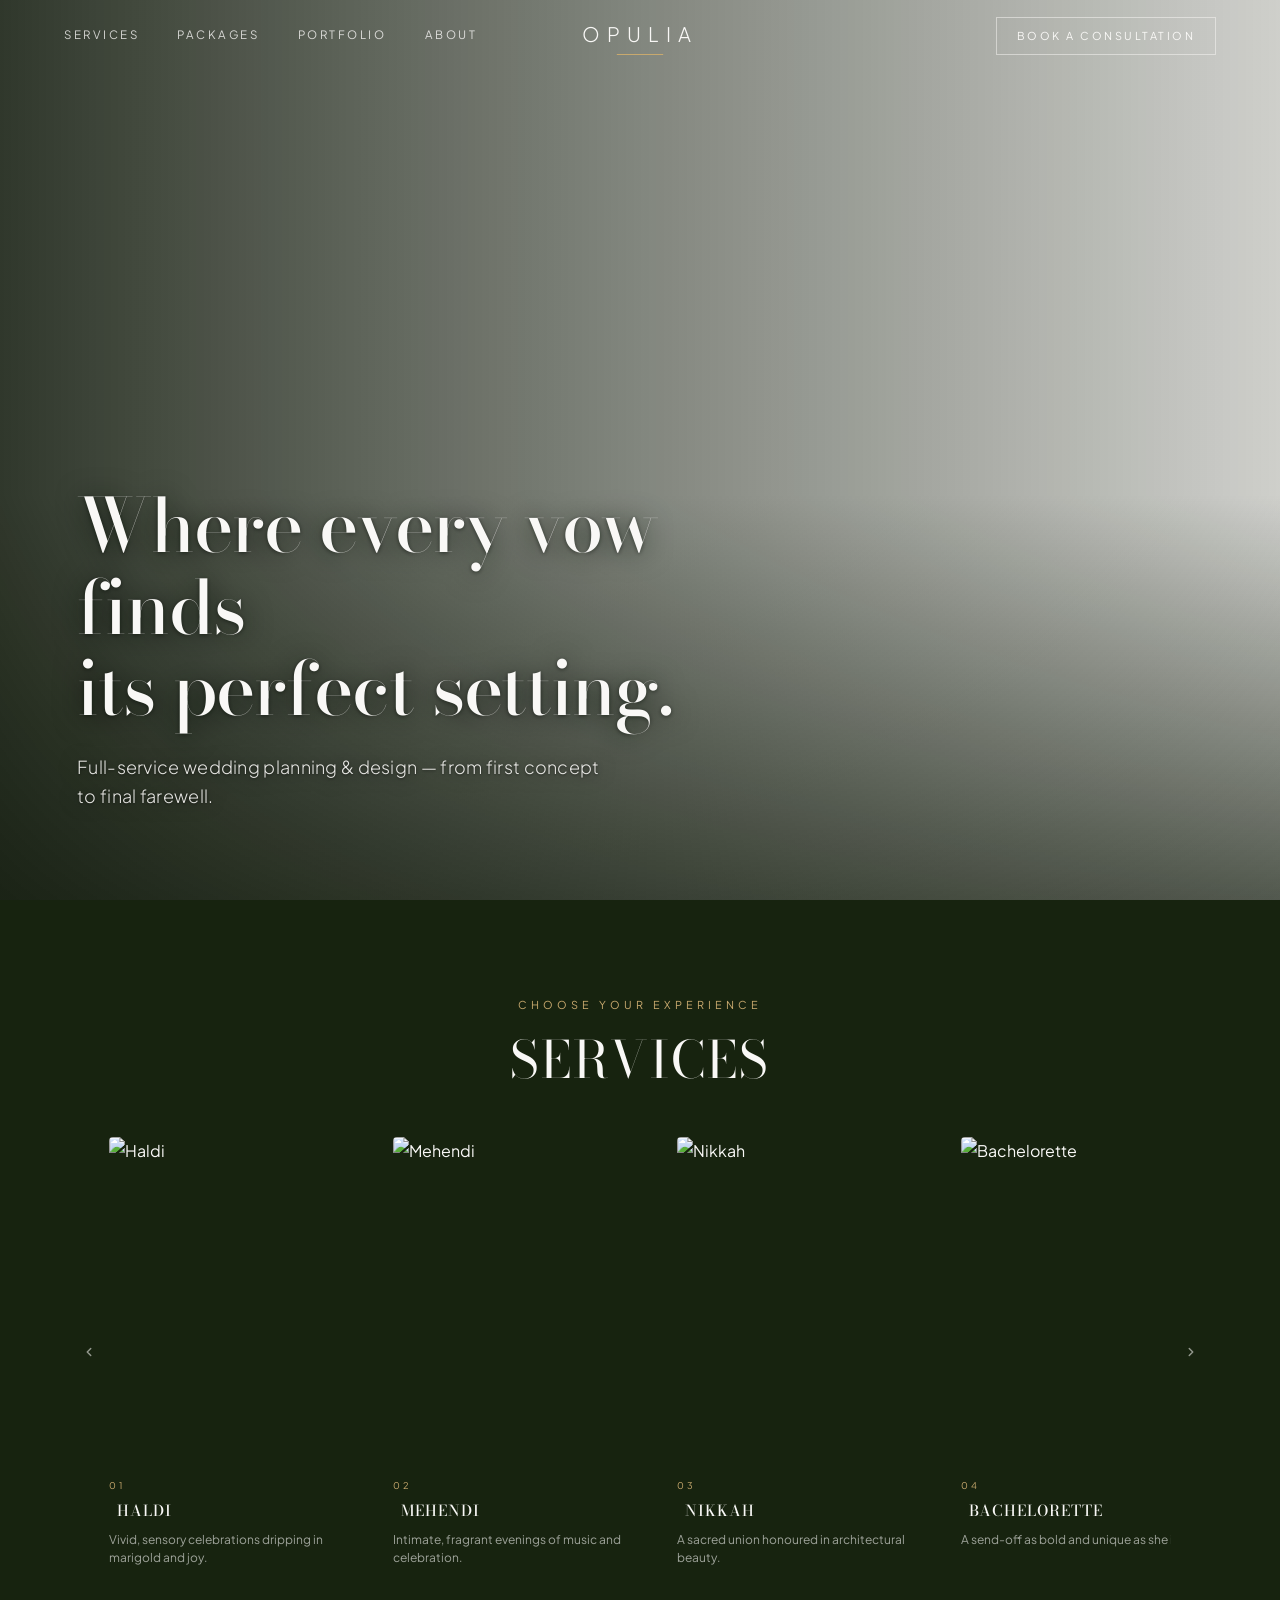
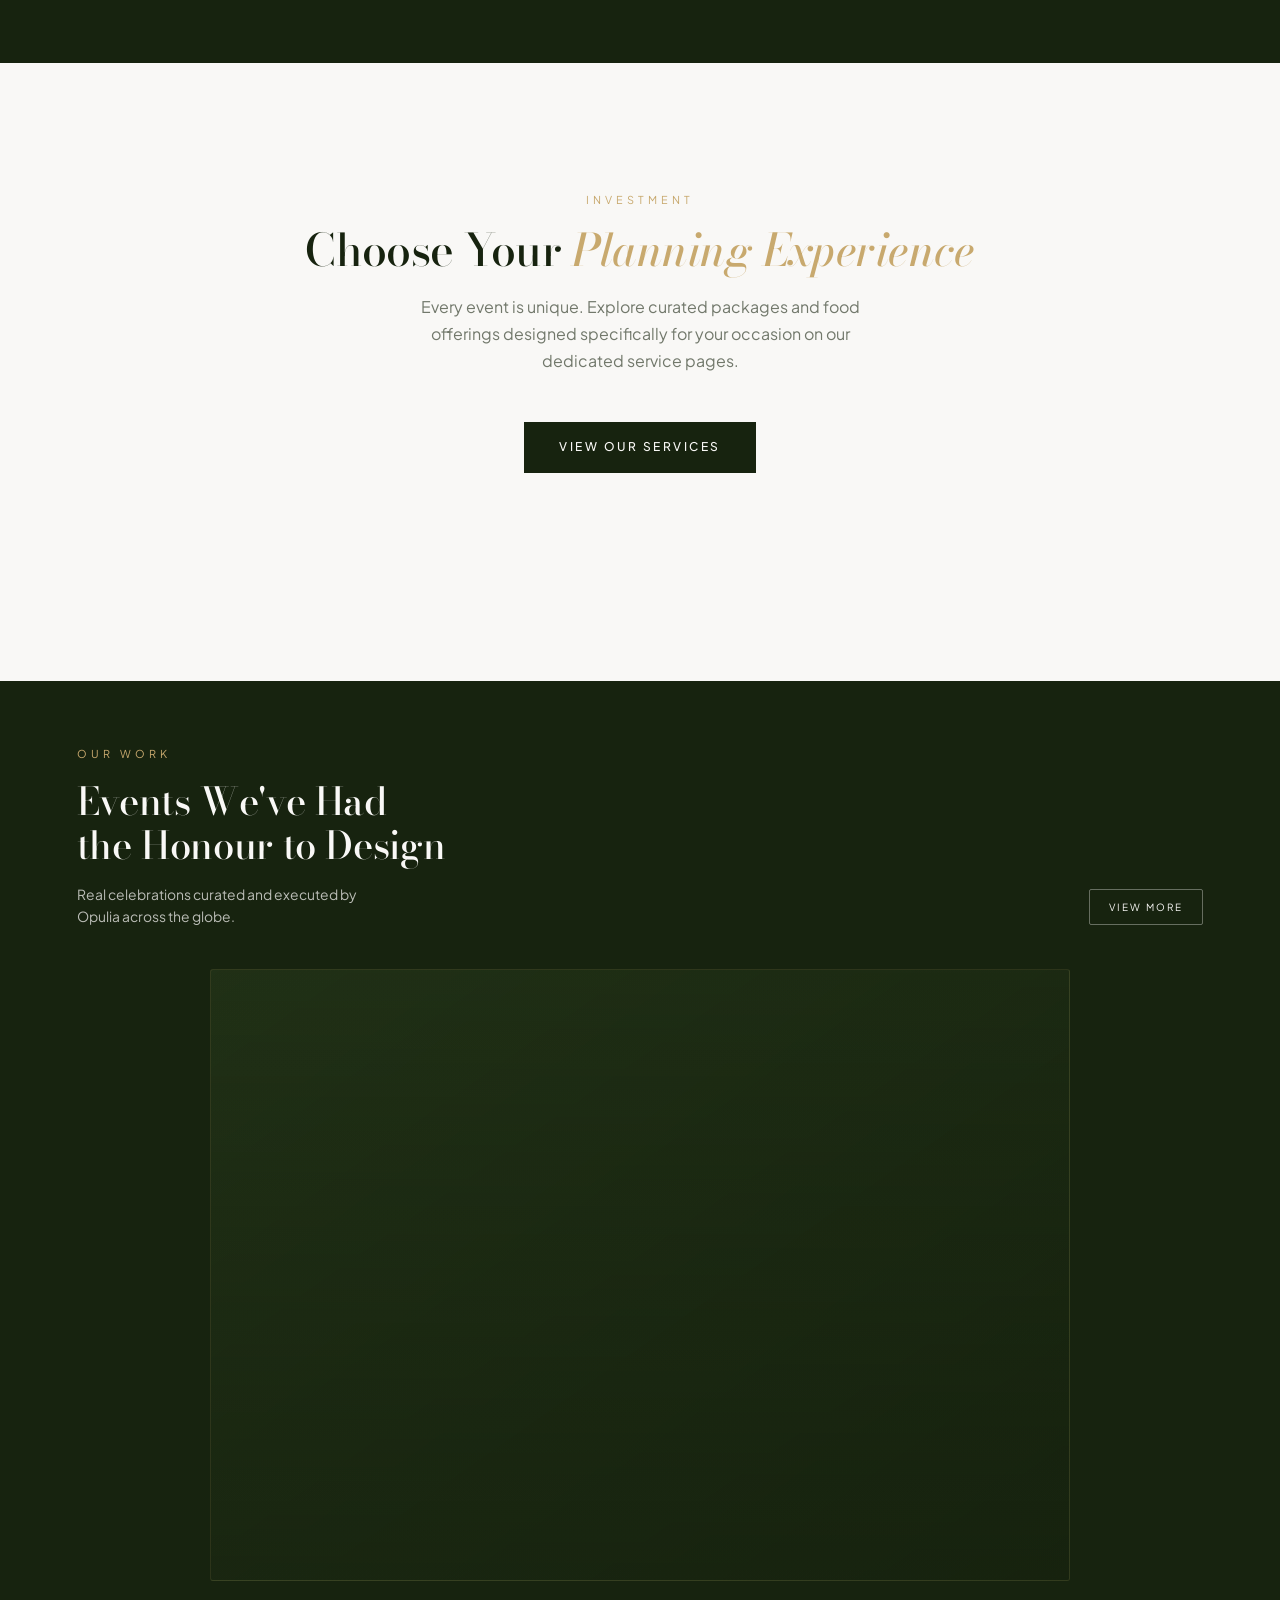
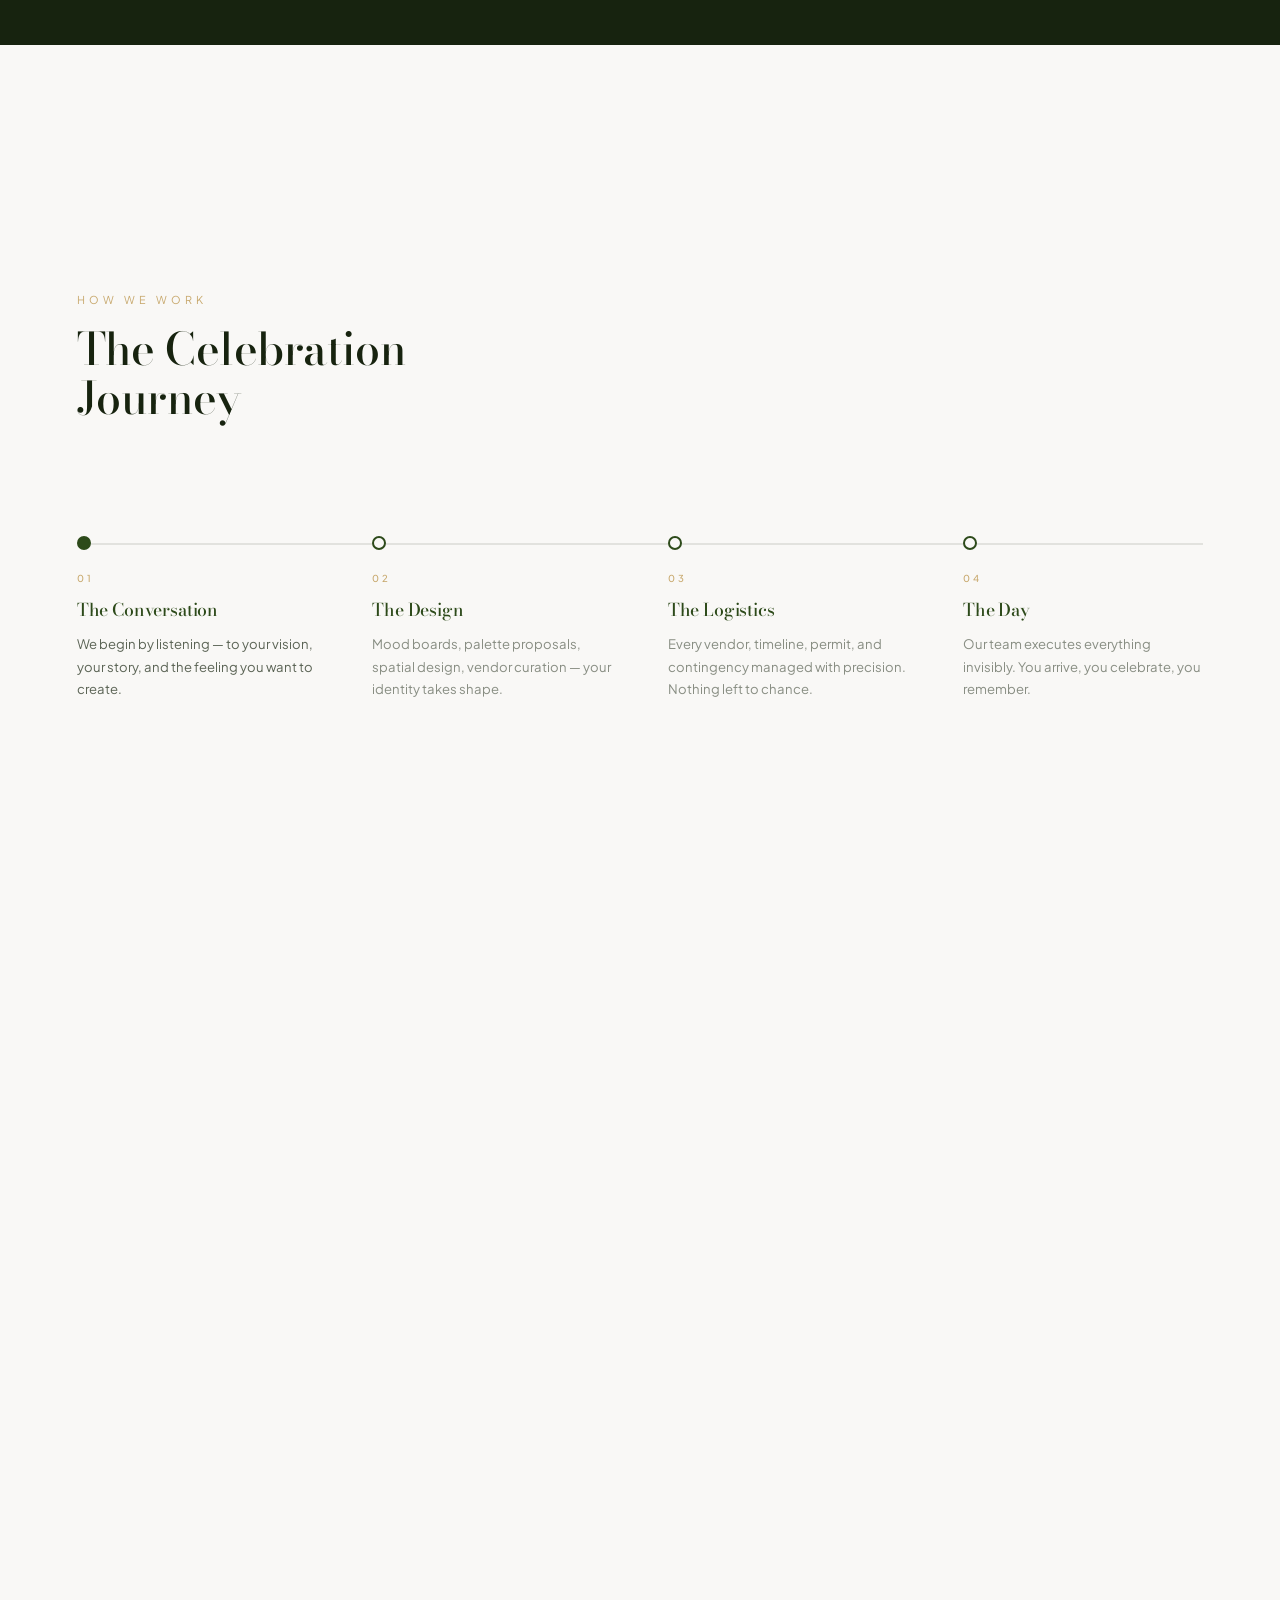
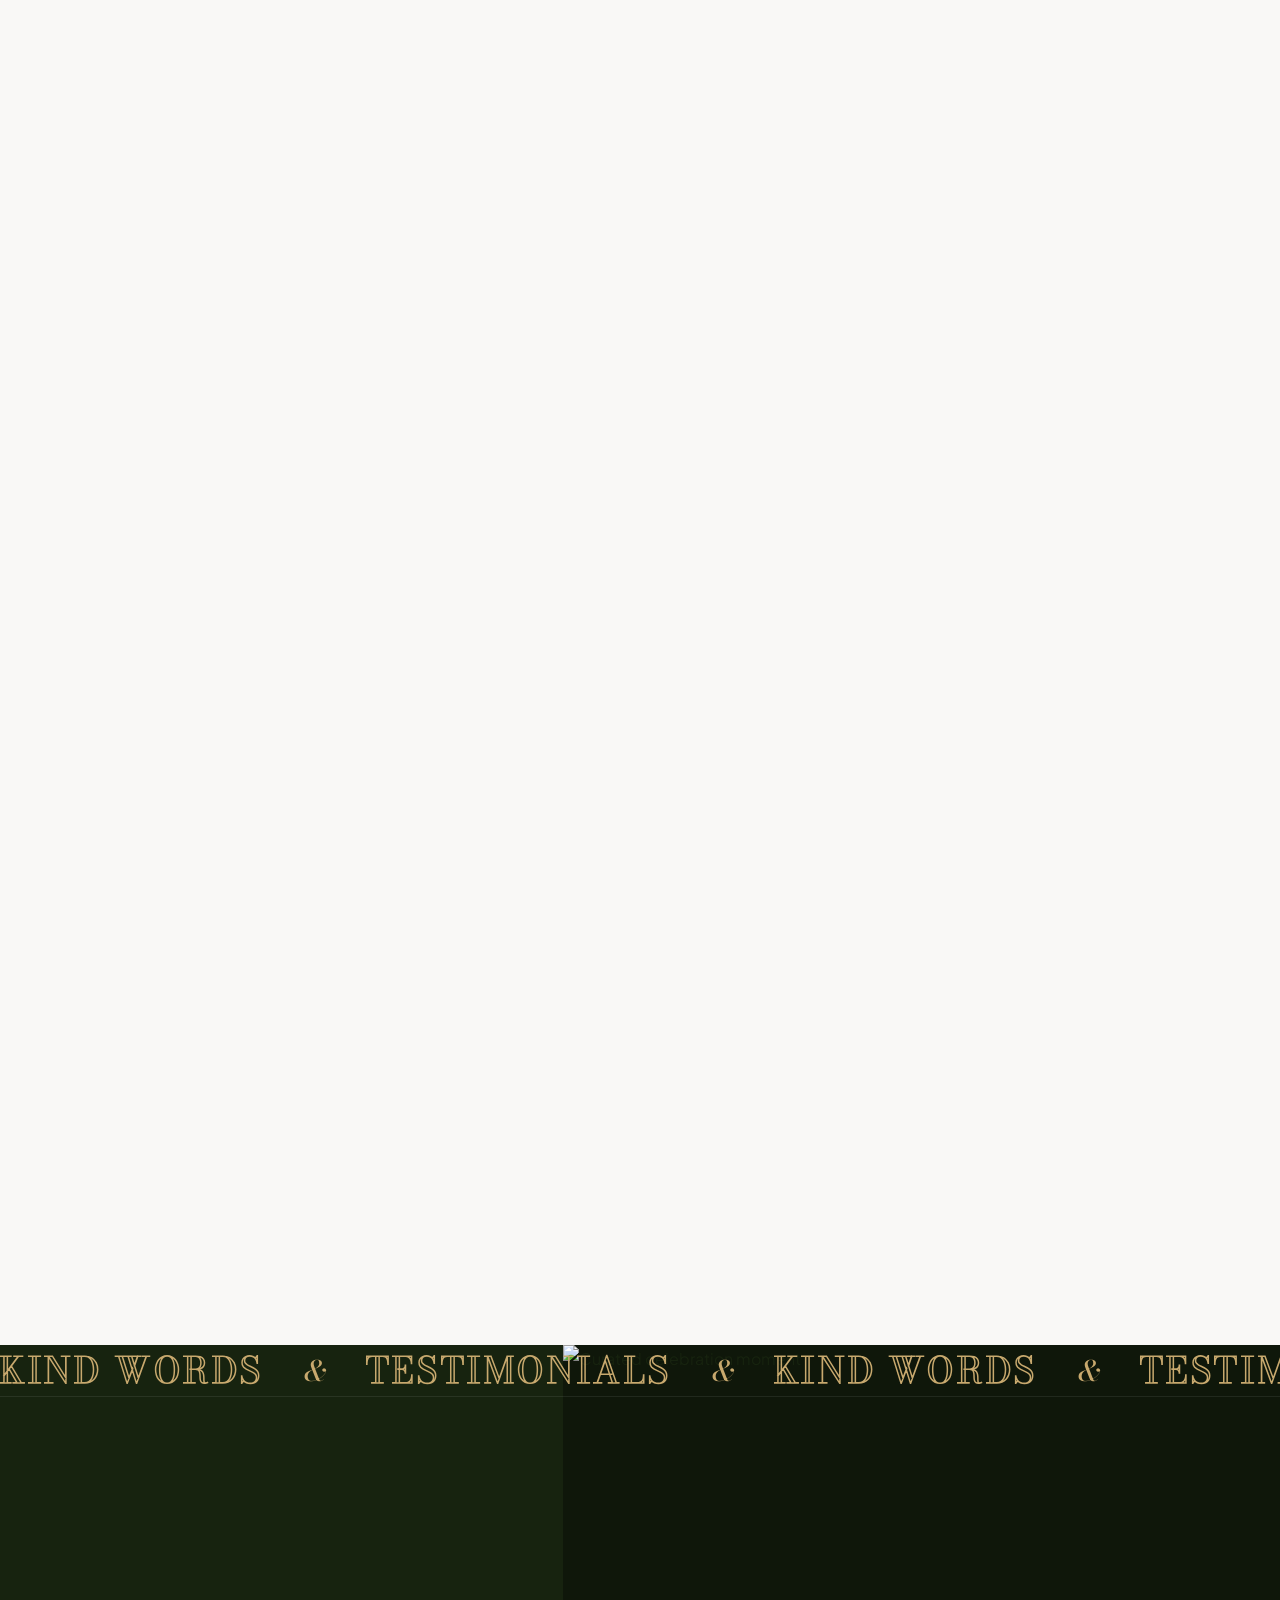
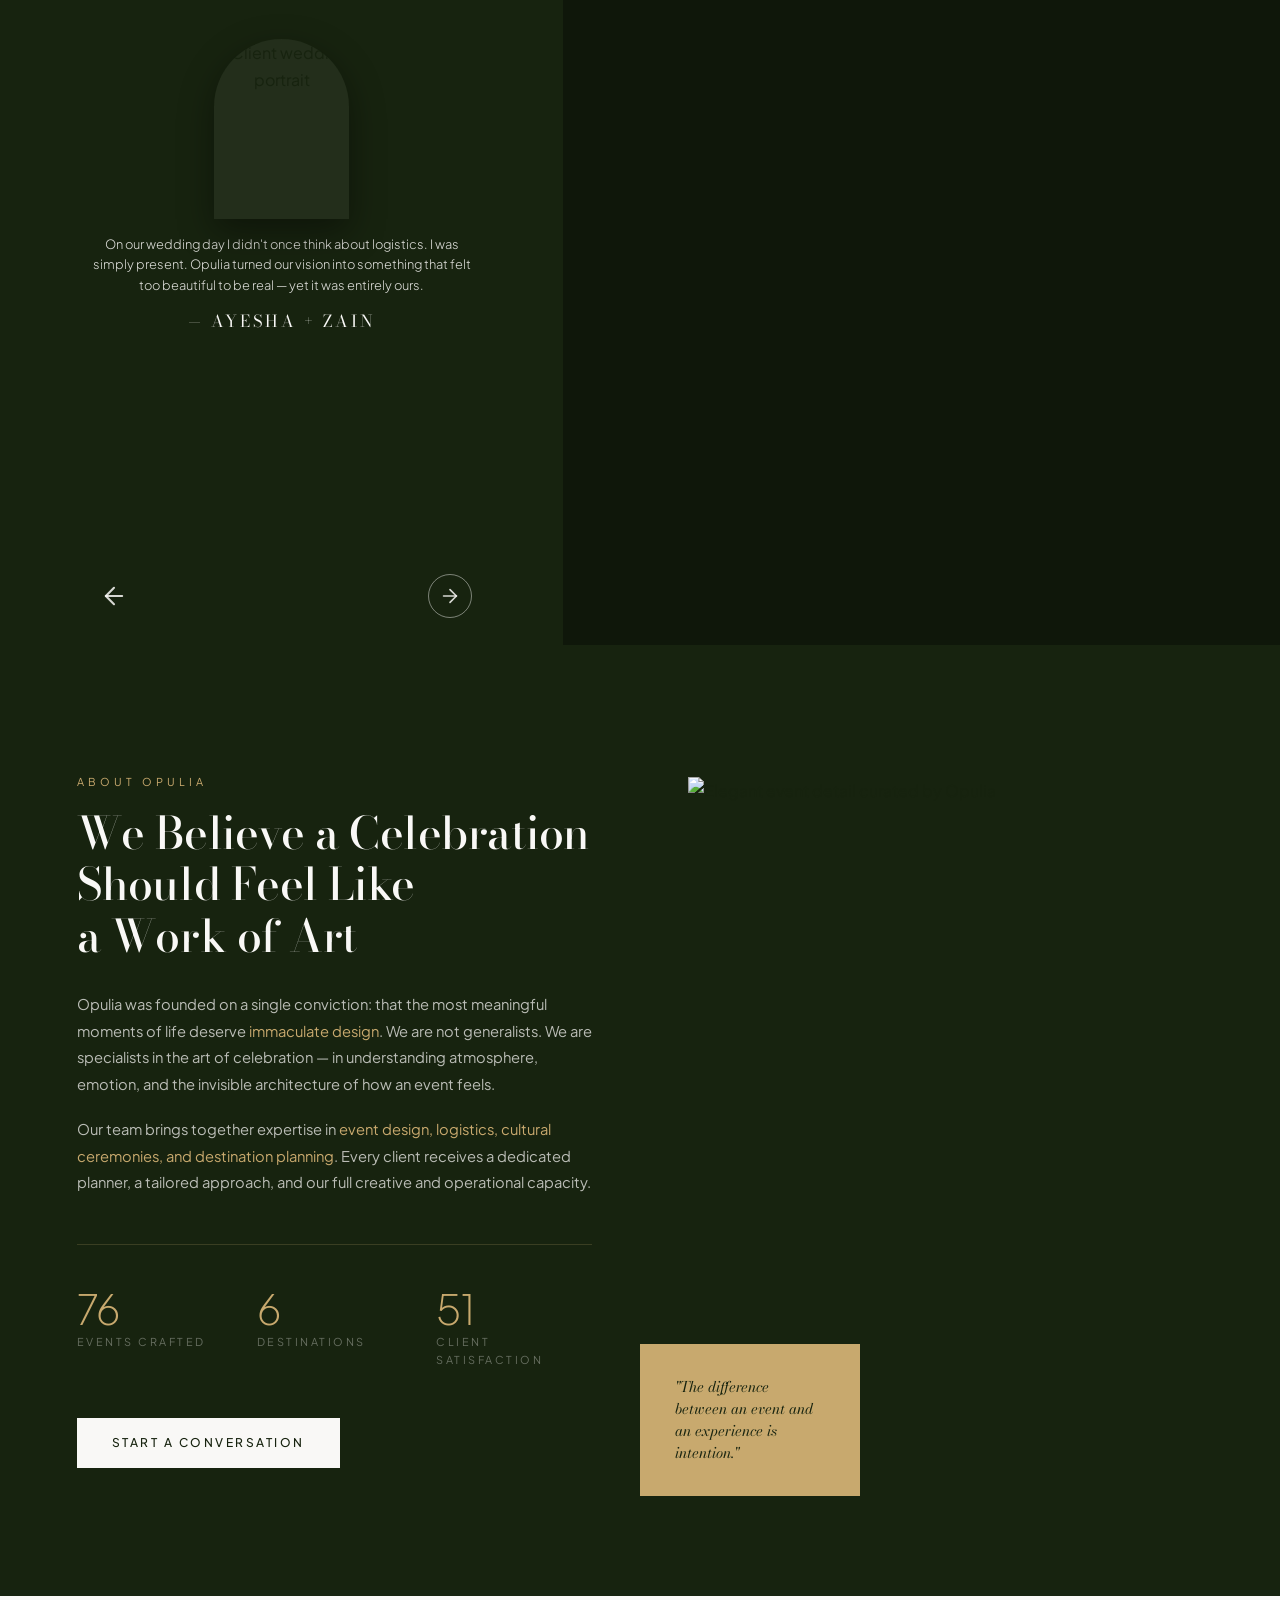
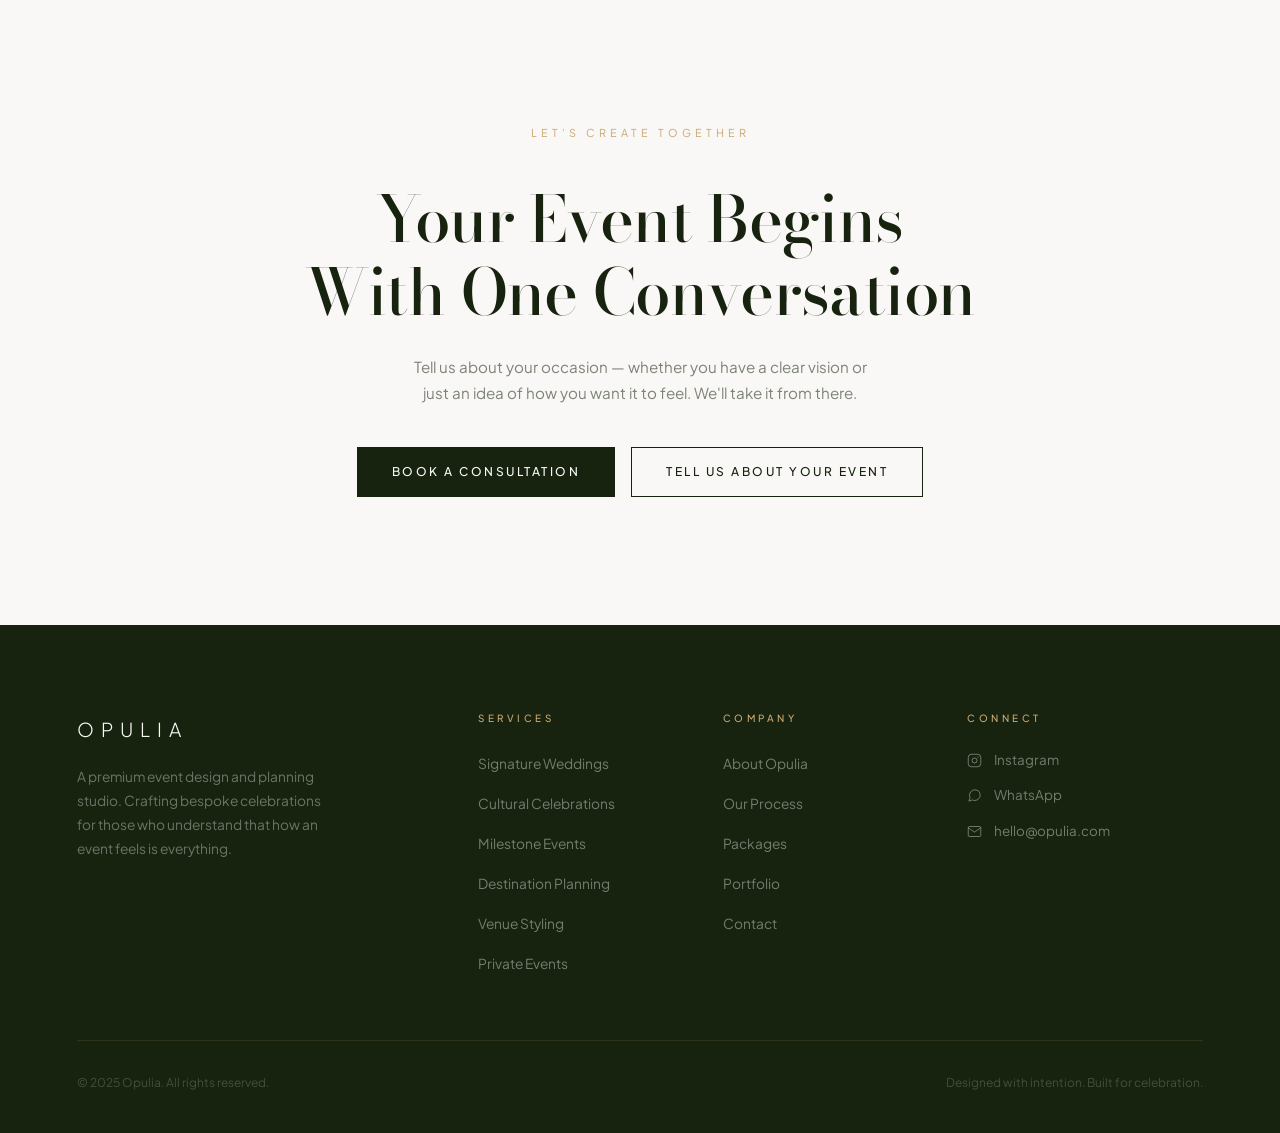
==== commit b4bb82ca: "Switch hero video back to native video tag using Cloudinary for clean playback" ====
--- a/index.html
+++ b/index.html
@@ -65,15 +65,9 @@
 <section class="hero" id="home" aria-label="Hero">
 
     <div class="hero-video-wrap">
-        <iframe
-            id="heroVideo"
-            class="hero-video"
-            src="https://www.youtube.com/embed/v5vVASRzA4A?autoplay=1&mute=1&loop=1&playlist=v5vVASRzA4A&controls=0&showinfo=0&rel=0&modestbranding=1&iv_load_policy=3&disablekb=1"
-            frameborder="0"
-            allow="autoplay; encrypted-media"
-            allowfullscreen
-            title="Opulia Wedding Showreel"
-        ></iframe>
+        <video autoplay loop muted playsinline class="hero-video" id="heroVideo">
+            <source src="https://res.cloudinary.com/numgcgpy/video/upload/q_auto,f_auto/Initial_Scene_-_2026-07-31_202607312334.mp4" type="video/mp4">
+        </video>
         <div class="hero-overlay"></div>
     </div>
 
--- a/css/style.css
+++ b/css/style.css
@@ -1,4 +1,4 @@
-﻿/* ============================================
+/* ============================================
    OPULIA — COMPLETE STYLE SYSTEM
    Two-tone: #17230f (green) ↔ #F9F8F6 (white)
    ============================================ */
@@ -1790,28 +1790,9 @@
 
 
 /* YouTube iframe video fixes */
-iframe.hero-video {
-    width: 100%;
-    height: 100vh;
-    object-fit: cover;
-    pointer-events: none; /* Prevents clicking/pausing the hero video */
-}
-
-@media (min-aspect-ratio: 16/9) {
-    iframe.hero-video {
-        height: 300%;
-        top: -100%;
-    }
-}
-@media (max-aspect-ratio: 16/9) {
-    iframe.hero-video {
-        width: 300%;
-        left: -100%;
-    }
-}
 
 iframe.portfolio-video {
     width: 100%;
     height: 100%;
-    object-fit: cover;
+    aspect-ratio: 16/9;
 }
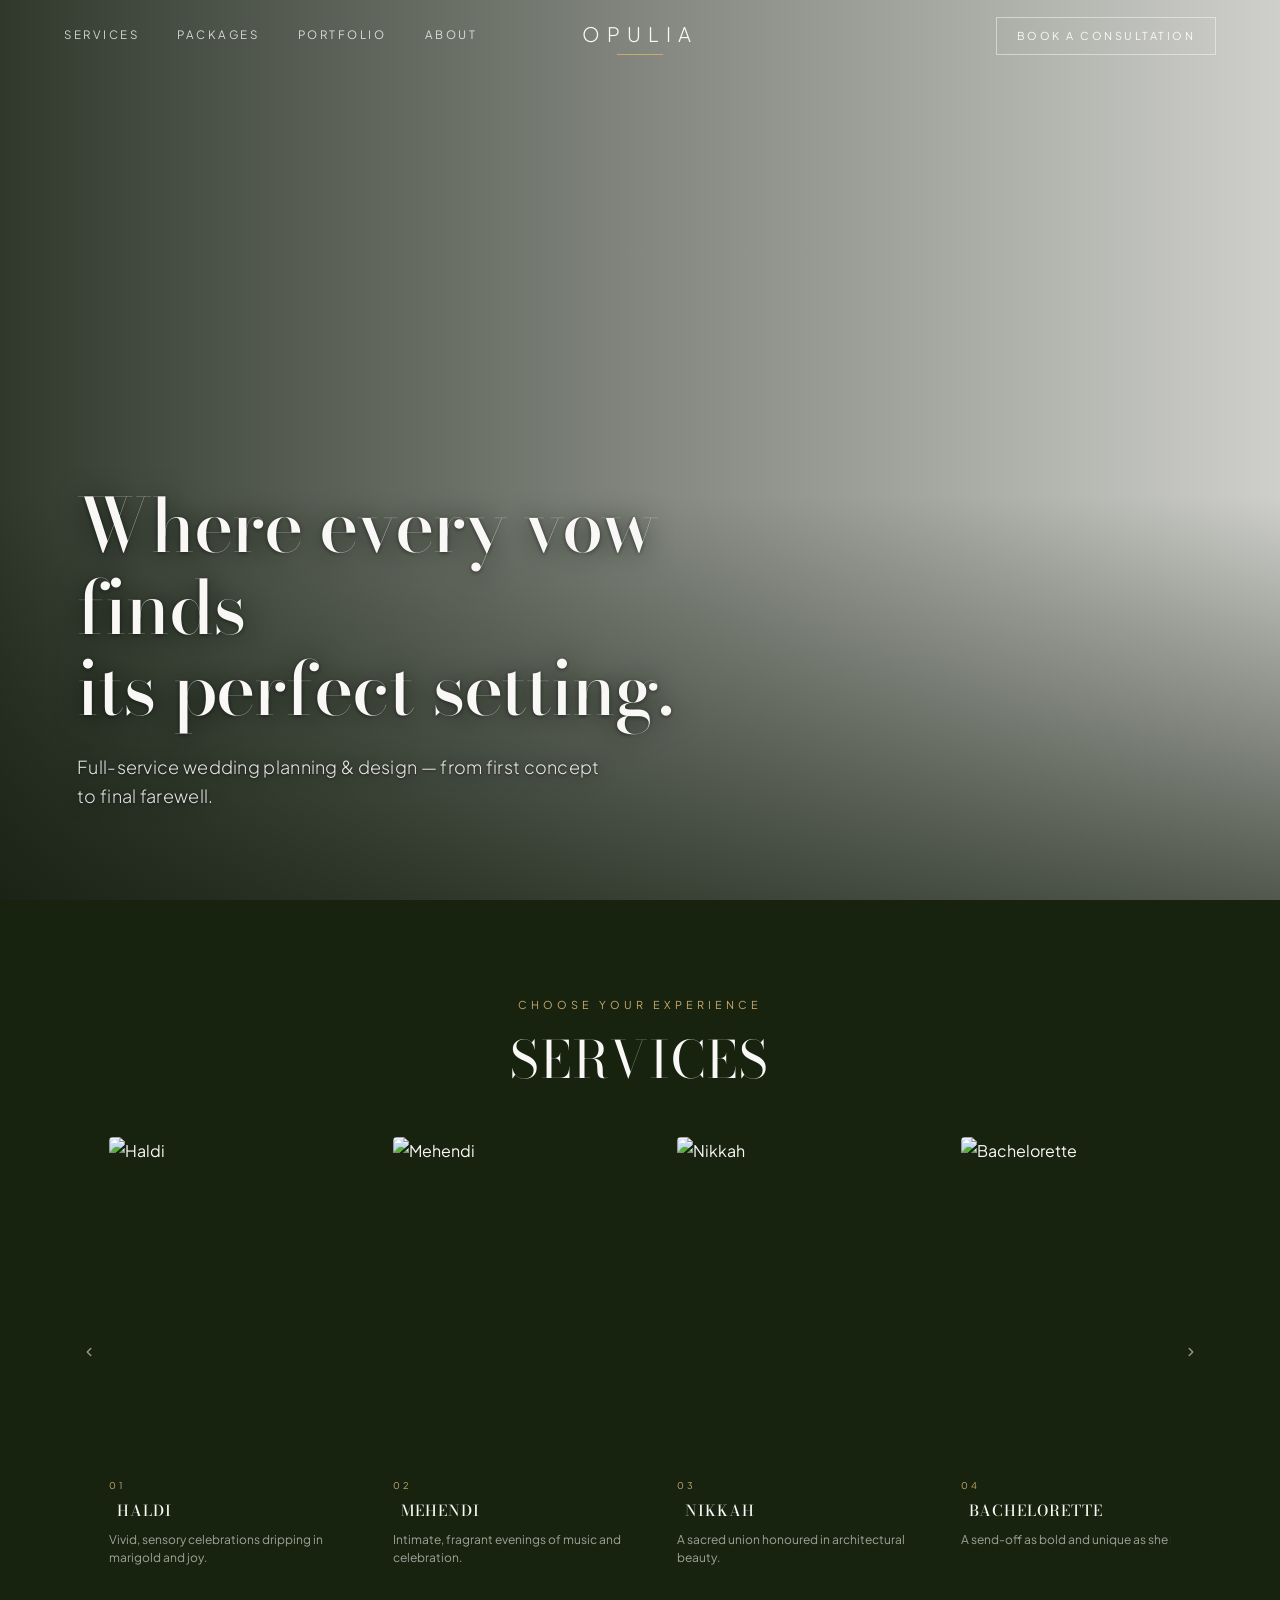
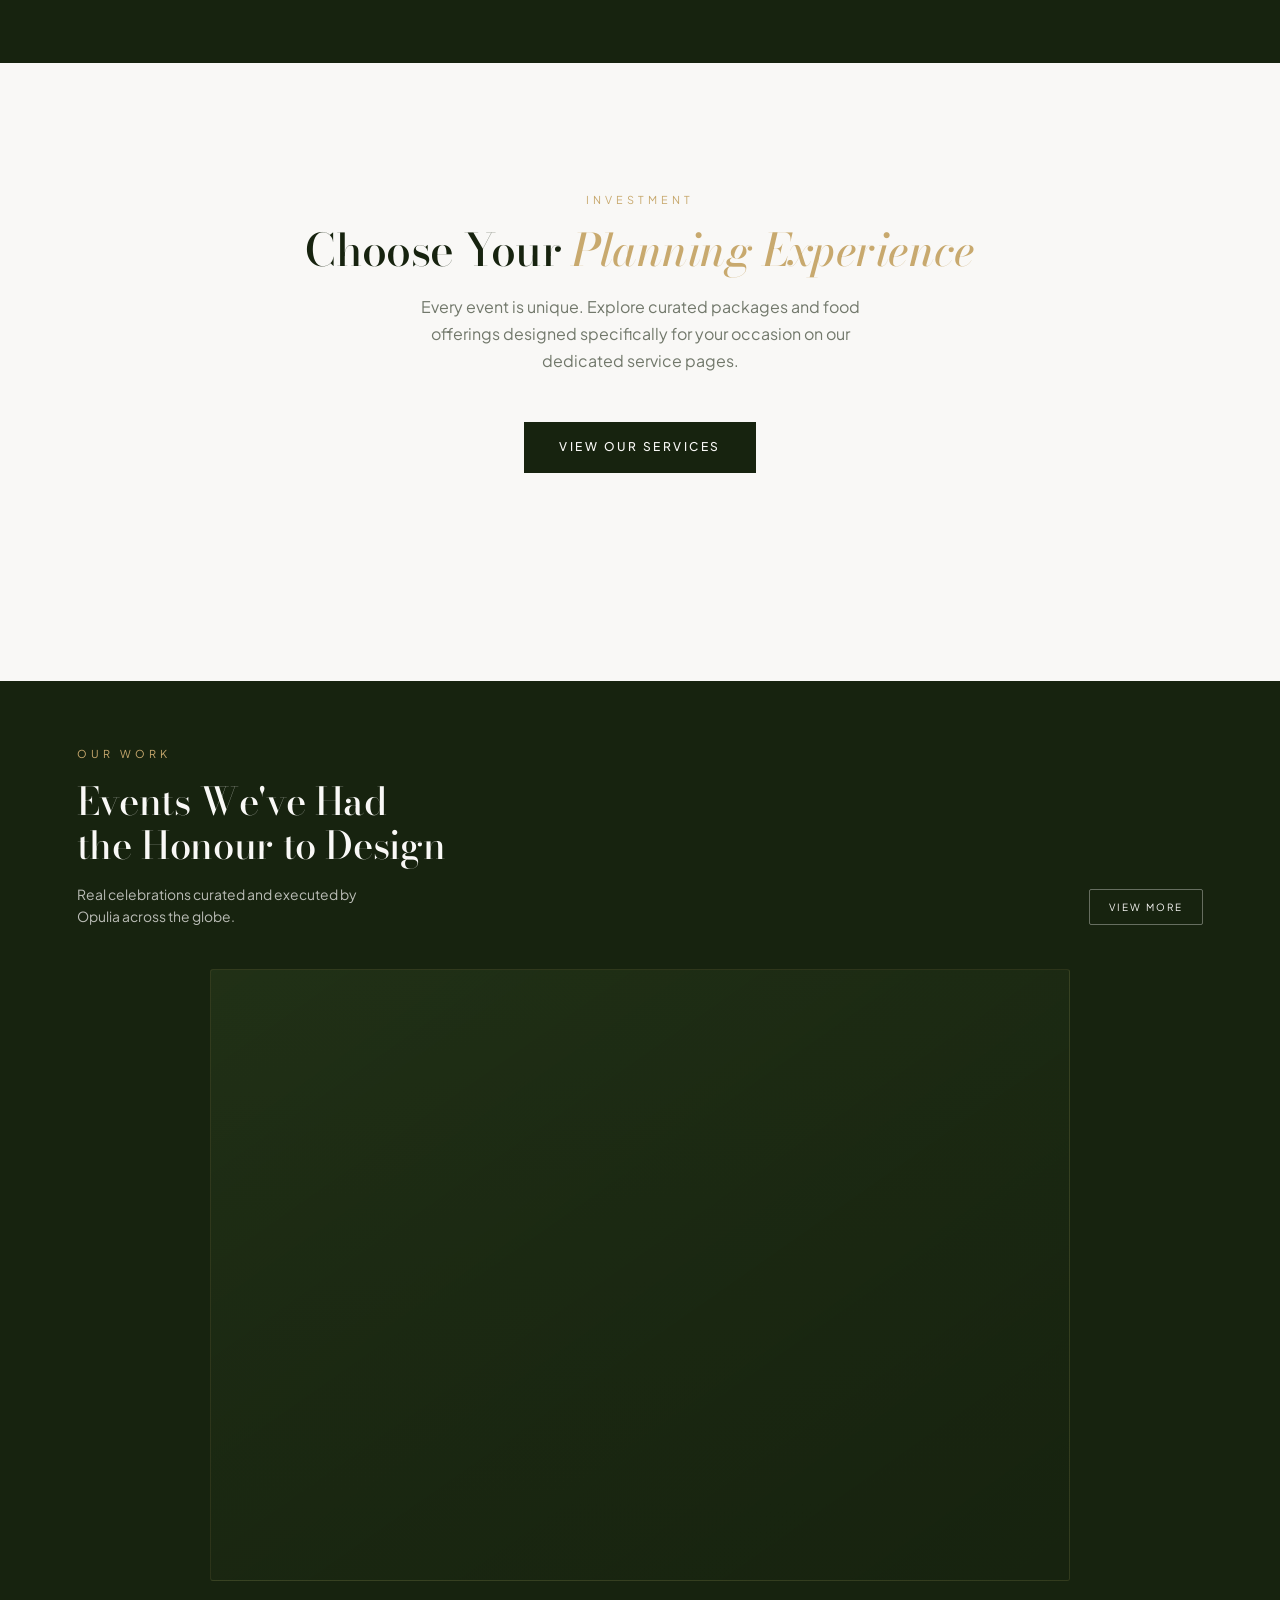
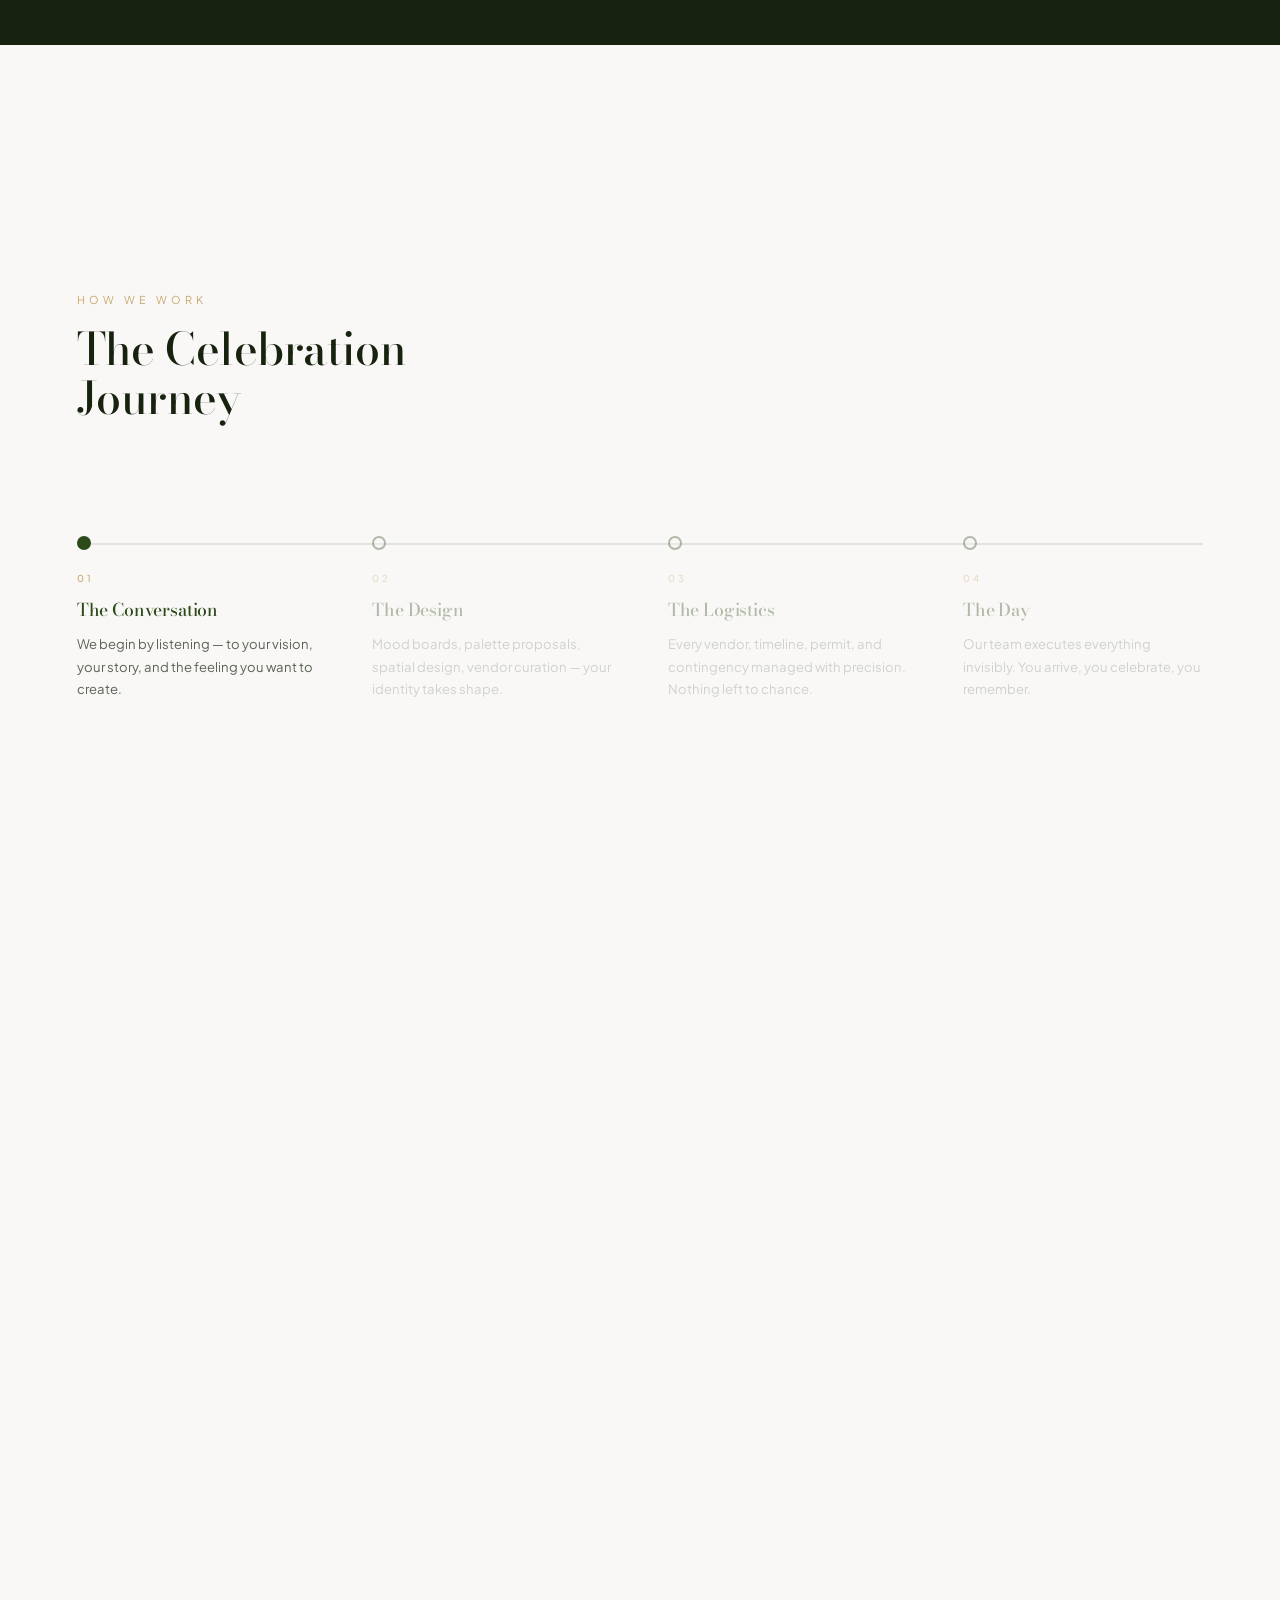
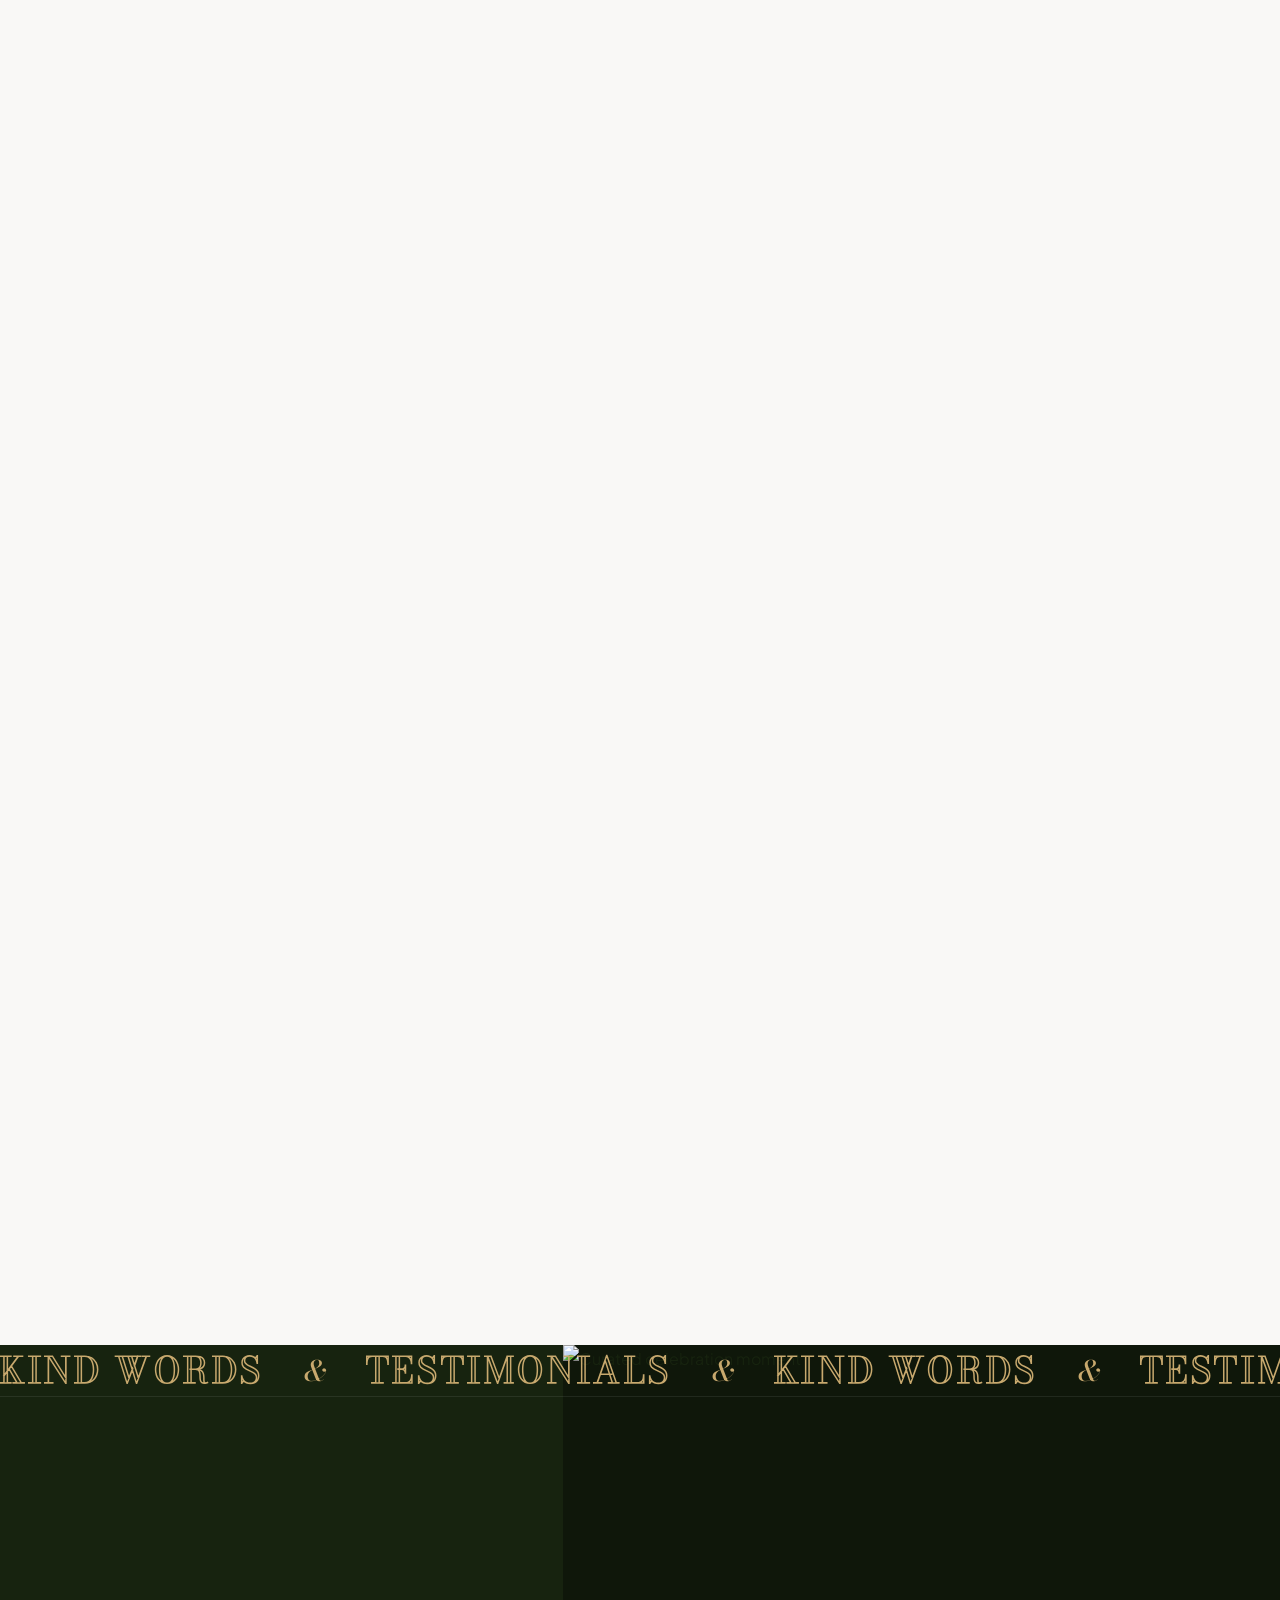
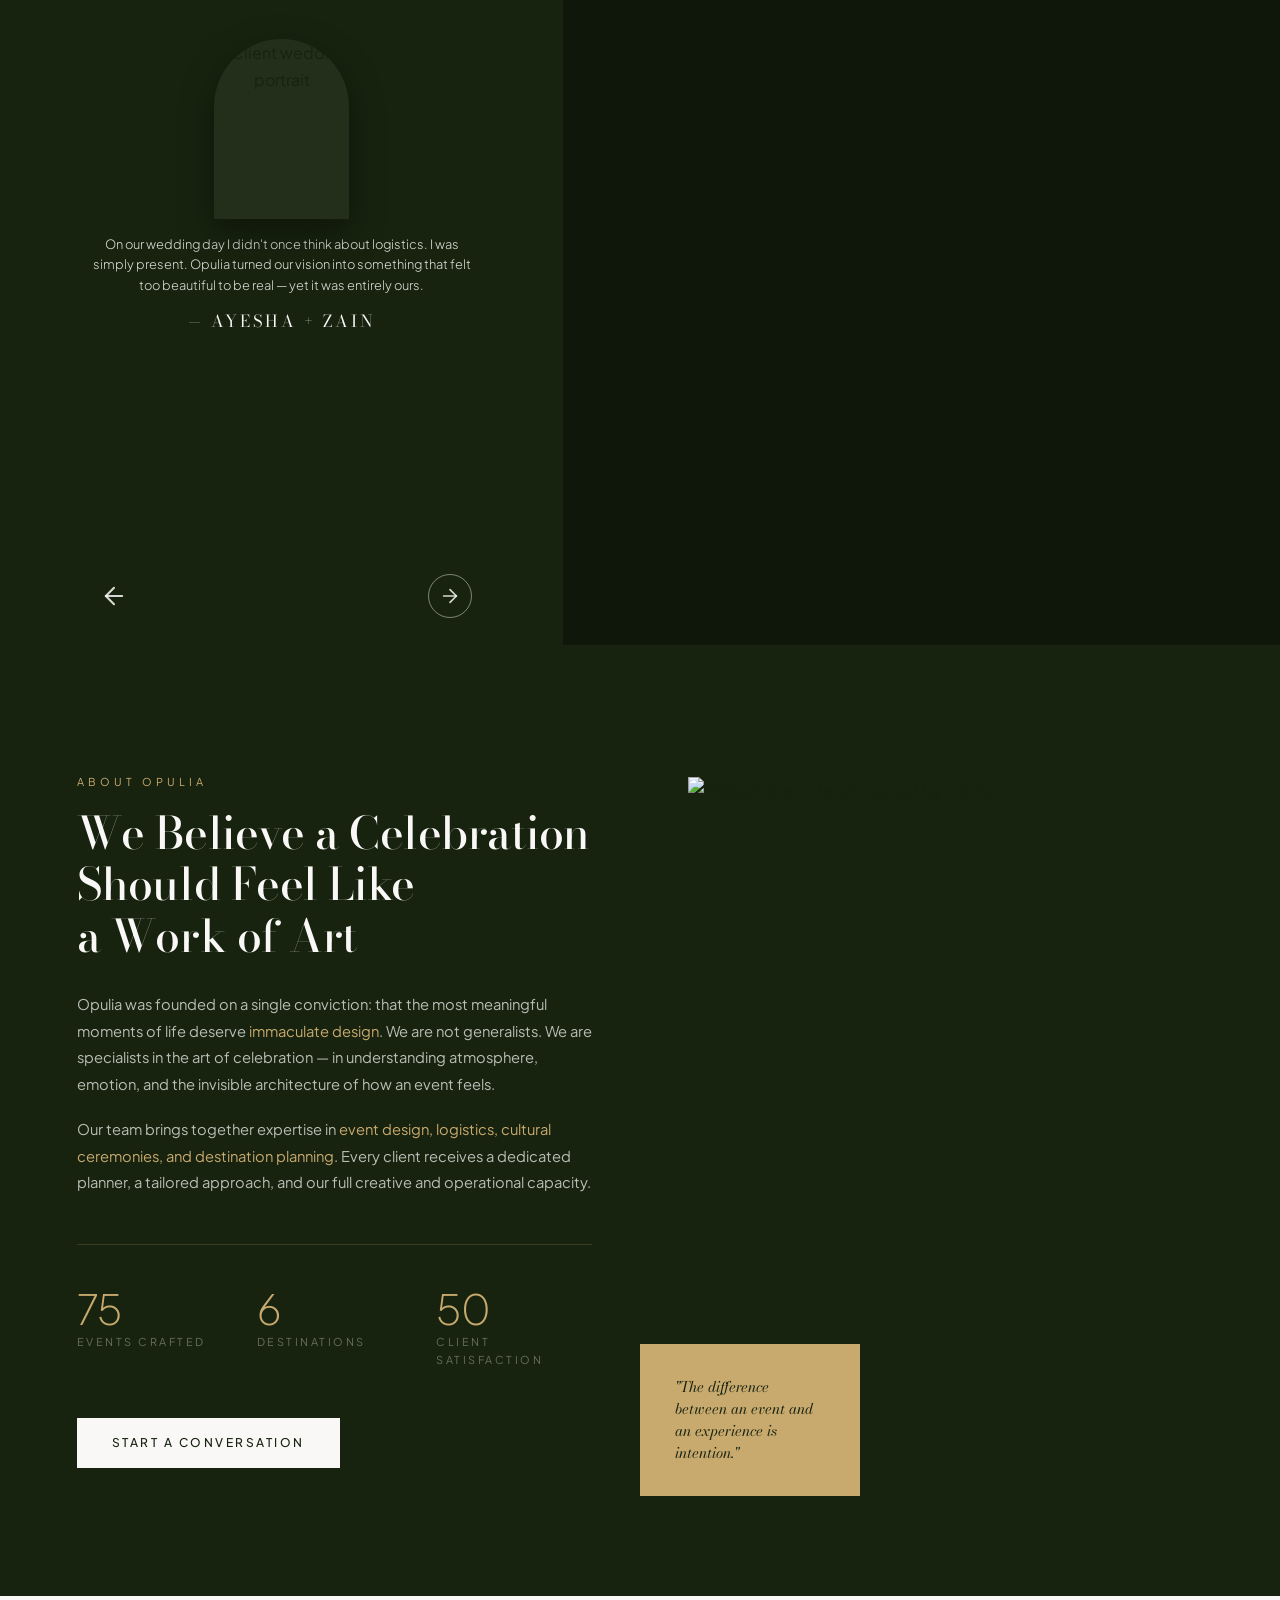
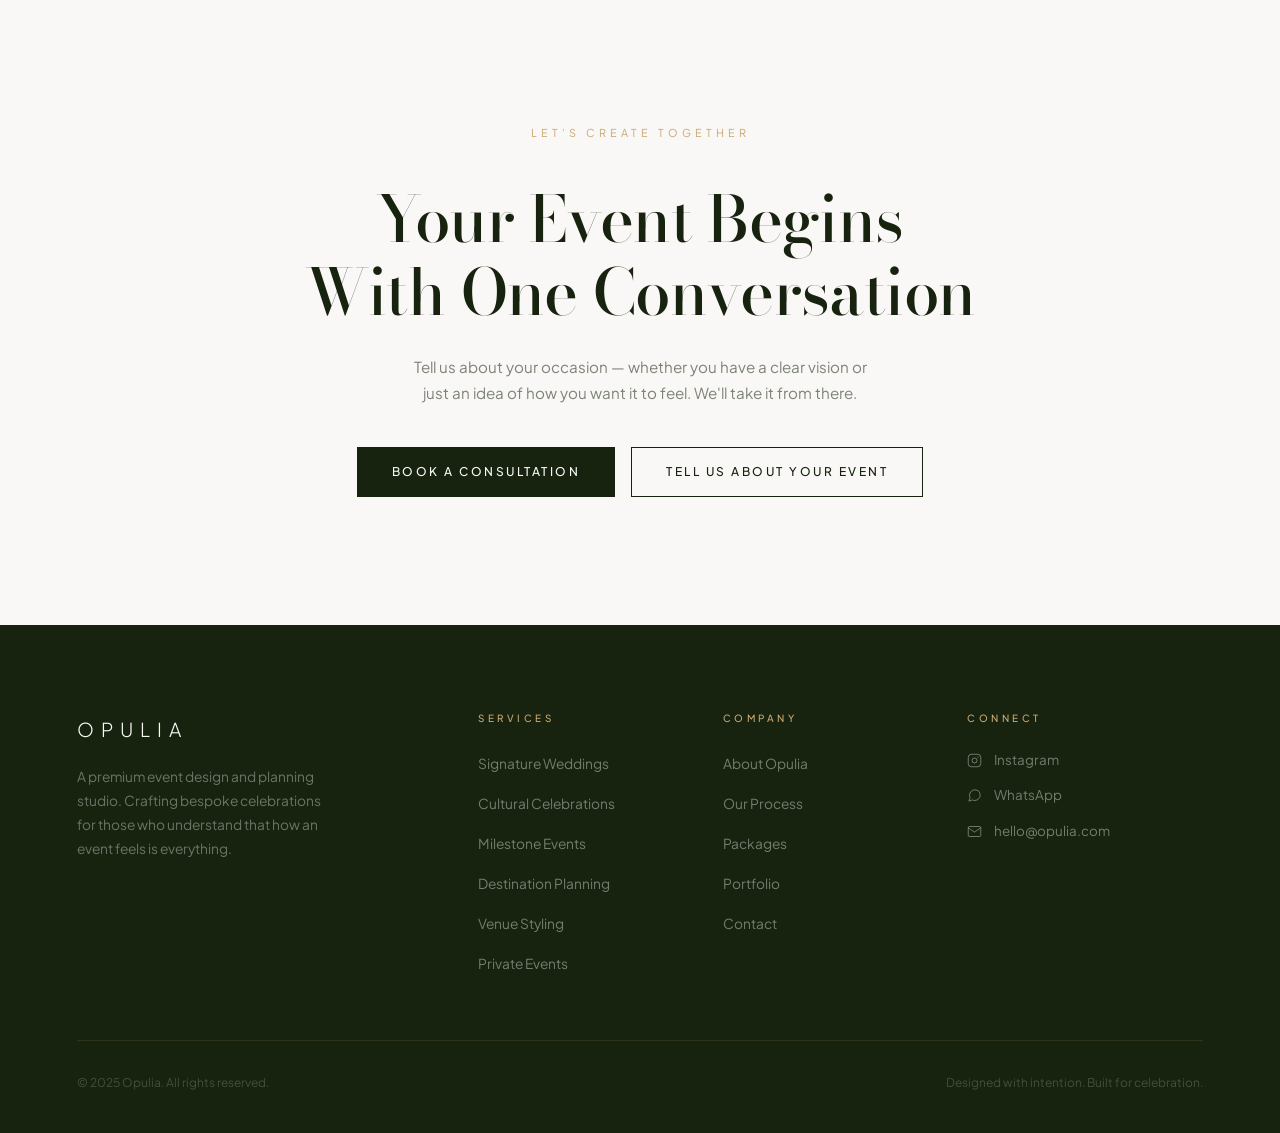
==== commit 80a43872: "feat: mobile responsiveness overhaul, nav fixes, and editorial collage & about section polish" ====
--- a/index.html
+++ b/index.html
@@ -374,7 +374,7 @@
                 <div class="a-stat"><h3 class="count-up" data-target="100" data-suffix="%">0</h3><p>Client Satisfaction</p></div>
             </div>
 
-            <div class="reveal rd4" style="margin-top:2.5rem;">
+            <div class="about-cta-desktop reveal rd4" style="margin-top:2.5rem;">
                 <a href="contact.html" class="btn btn-white">Start a Conversation</a>
             </div>
         </div>
@@ -390,6 +390,11 @@
             <div class="about-quote-box">
                 <p>"The difference between an event and an experience is intention."</p>
             </div>
+        </div>
+
+        <!-- Mobile CTA (bellow the images) -->
+        <div class="about-cta-mobile reveal">
+            <a href="contact.html" class="btn btn-white">Start a Conversation</a>
         </div>
 
     </div>
@@ -475,6 +480,5 @@
 </footer>
 
 <script src="js/main.js"></script>
-<script src="js/service-page.js"></script>
 </body>
 </html>
--- a/css/design-system.css
+++ b/css/design-system.css
@@ -32,6 +32,7 @@
     -webkit-font-smoothing: antialiased;
     -moz-osx-font-smoothing: grayscale;
     text-rendering: optimizeLegibility;
+    overflow-x: hidden;
 }
 
 body {
@@ -42,7 +43,7 @@
     -webkit-font-smoothing: antialiased;
     -moz-osx-font-smoothing: grayscale;
     text-rendering: optimizeLegibility;
-    overflow-x: clip;
+    overflow-x: hidden;
 }
 
 img { display: block; max-width: 100%; }
--- a/css/style.css
+++ b/css/style.css
@@ -10,6 +10,7 @@
     -webkit-font-smoothing: antialiased;
     -moz-osx-font-smoothing: grayscale;
     text-rendering: optimizeLegibility;
+    overflow-x: hidden;
 }
 
 body {
@@ -20,7 +21,7 @@
     -webkit-font-smoothing: antialiased;
     -moz-osx-font-smoothing: grayscale;
     text-rendering: optimizeLegibility;
-    overflow-x: clip;
+    overflow-x: hidden;
 }
 
 img { display: block; max-width: 100%; }
@@ -118,7 +119,7 @@
 .site-header {
     position: fixed;
     top: 0; left: 0; right: 0;
-    z-index: 200;
+    z-index: 300;
     padding: 0 5%;
     height: 72px;
     display: flex;
@@ -225,40 +226,53 @@
 .hamburger {
     display: none;
     flex-direction: column;
+    justify-content: center;
+    align-items: center;
     gap: 5px;
     background: none;
     border: none;
     cursor: pointer;
-    padding: 4px;
+    padding: 8px;
+    z-index: 310;
+    position: relative;
+    -webkit-tap-highlight-color: transparent;
 }
 .hamburger span {
-    display: block; width: 22px; height: 1px;
+    display: block; width: 22px; height: 1.5px;
     background: var(--white);
-    transition: all 0.3s ease;
+    transition: transform 0.3s ease, opacity 0.3s ease, background 0.3s ease;
+    pointer-events: none;
 }
 .site-header.scrolled .hamburger span { background: var(--green); }
-.hamburger.open span:nth-child(1) { transform: translateY(6px) rotate(45deg); }
+.hamburger.open span:nth-child(1) { transform: translateY(6.5px) rotate(45deg); }
 .hamburger.open span:nth-child(2) { opacity: 0; }
-.hamburger.open span:nth-child(3) { transform: translateY(-6px) rotate(-45deg); }
+.hamburger.open span:nth-child(3) { transform: translateY(-6.5px) rotate(-45deg); }
+.hamburger.open span { background: var(--white) !important; }
 
 /* Mobile nav overlay */
 .mobile-nav {
     display: none;
-    position: fixed; inset: 0;
+    position: fixed;
+    inset: 0;
+    width: 100vw;
+    height: 100vh;
     background: var(--green);
-    z-index: 199;
+    z-index: 250;
     flex-direction: column;
     align-items: center;
     justify-content: center;
-    gap: 2.5rem;
-}
-.mobile-nav.open { display: flex; }
+    gap: 2.2rem;
+    padding: 80px 2rem 2rem;
+    box-sizing: border-box;
+}
+.mobile-nav.open { display: flex !important; }
 .mobile-nav a {
     font-family: var(--font-serif);
     font-size: 2.2rem;
     font-style: italic;
     color: var(--white);
     transition: color 0.3s ease;
+    text-decoration: none;
 }
 .mobile-nav a:hover { color: var(--gold); }
 .mobile-nav .m-cta {
@@ -269,6 +283,28 @@
     border: 1px solid rgba(249,248,246,0.35);
     padding: 12px 32px;
     color: var(--white);
+    font-style: normal;
+}
+
+/* When mobile nav is open: body locked, header transparent, logo & hamburger white */
+body.nav-open {
+    overflow: hidden !important;
+}
+body.nav-open .site-header,
+.site-header.nav-open {
+    background: transparent !important;
+    backdrop-filter: none !important;
+    -webkit-backdrop-filter: none !important;
+    box-shadow: none !important;
+}
+body.nav-open .brand-logo,
+.site-header.nav-open .brand-logo {
+    color: var(--white) !important;
+}
+body.nav-open .hamburger span,
+.site-header.nav-open .hamburger span,
+.hamburger.open span {
+    background: var(--white) !important;
 }
 
 
@@ -810,13 +846,105 @@
 
 @media (max-width: 900px) {
     .home-process-section { height: auto; }
-    .home-process-sticky { position: relative; height: auto; padding: 6rem 0; }
-    .hpt-steps { flex-wrap: wrap; justify-content: flex-start; gap: 2rem; }
-    .hpt-step { opacity: 1; flex: 0 0 calc(50% - 1rem); }
-    .hpt-dot.active { background: #2d4a1a; }
+    .home-process-sticky {
+        position: relative;
+        height: auto;
+        padding: 5rem 0;
+    }
+    .home-process-inner {
+        gap: 3rem;
+    }
+    .home-process-timeline-wrap {
+        padding-top: 1rem;
+    }
+    .hpt-track {
+        display: none;
+    }
+    /* ── Vertical layout: 2-col grid ── */
+    .hpt-steps {
+        display: grid;
+        grid-template-columns: repeat(2, 1fr);
+        gap: 2.5rem 2rem;
+        position: relative;
+    }
+    .hpt-step {
+        opacity: 1;
+        max-width: 100%;
+        flex: auto;
+    }
+    .hpt-step p {
+        max-width: 100%;
+        color: rgba(23, 35, 15, 0.65);
+    }
+    .hpt-dot {
+        background: #2d4a1a;
+        border-color: #2d4a1a;
+    }
 }
 @media (max-width: 600px) {
-    .hpt-steps { grid-template-columns: 1fr; }
+    .home-process-sticky {
+        padding: 4rem 0;
+    }
+    .home-process-inner {
+        gap: 2.2rem;
+    }
+    /* ── Vertical single column with connecting line ── */
+    .hpt-steps {
+        display: flex;
+        flex-direction: column;
+        gap: 0;
+        position: relative;
+        padding-left: 2.8rem;
+    }
+    /* The vertical connecting line */
+    .hpt-steps::before {
+        content: '';
+        position: absolute;
+        left: 6px;
+        top: 8px;
+        bottom: 8px;
+        width: 2px;
+        background: rgba(23,35,15,0.12);
+        z-index: 0;
+    }
+    .hpt-step {
+        position: relative;
+        padding: 0 0 2.5rem 0;
+        opacity: 0;
+        transform: translateY(18px);
+        transition: opacity 0.55s ease, transform 0.55s ease;
+    }
+    .hpt-step.active {
+        opacity: 1;
+        transform: translateY(0);
+    }
+    /* Dot repositioned to align on the vertical line */
+    .hpt-dot {
+        position: absolute;
+        left: -2.8rem;
+        top: 3px;
+        z-index: 2;
+        background: rgba(23,35,15,0.18);
+        border-color: rgba(23,35,15,0.25);
+    }
+    .hpt-dot.active {
+        background: #2d4a1a;
+        border-color: #2d4a1a;
+    }
+    .hpt-step:last-child {
+        padding-bottom: 0;
+    }
+    /* Step number & text adjustments */
+    .hpt-step-num {
+        margin-bottom: 0.5rem;
+    }
+    .hpt-step h4 {
+        font-size: 1rem;
+    }
+    .hpt-step p {
+        font-size: 0.82rem;
+        max-width: 100%;
+    }
 }
 
 /* ============================================================
@@ -1114,6 +1242,9 @@
     line-height: 1.5;
 }
 
+.about-cta-desktop { display: block; }
+.about-cta-mobile  { display: none; }
+
 /* ============================================================
    CTA — WHITE SECTION
    ============================================================ */
@@ -1258,9 +1389,26 @@
         gap: 3.5rem;
     }
 
-    .about-img-col    { order: -1; }
-    .about-img-main   { aspect-ratio: 4/3; }
-    .about-quote-box  { left: 1rem; }
+    .about-content    { order: 1; }
+    .about-img-col    {
+        order: 2;
+        position: relative;
+        width: 100%;
+        max-width: 520px;
+        margin: 0 auto;
+    }
+    .about-img-main   {
+        aspect-ratio: 3/4;
+        width: 100%;
+        object-fit: cover;
+        display: block;
+    }
+    .about-quote-box  {
+        position: absolute;
+        bottom: -1.5rem;
+        left: 1rem;
+        max-width: 220px;
+    }
 
     .process-accent-img { right: 0; }
 
@@ -1272,14 +1420,103 @@
 }
 
 @media (max-width: 900px) {
-    .main-nav, .nav-right { display: none; }
-    .hamburger { display: flex; }
-
-    .nav-wrap { grid-template-columns: 1fr auto auto; }
-    .brand-logo { grid-column: auto; }
+    .main-nav, .nav-right { display: none !important; }
+    .hamburger { display: flex !important; }
+
+    .nav-wrap {
+        display: flex;
+        justify-content: space-between;
+        align-items: center;
+        width: 100%;
+    }
+    .brand-logo {
+        grid-column: auto;
+        font-size: clamp(1.05rem, 4vw, 1.25rem);
+        letter-spacing: clamp(4px, 1.5vw, 7px);
+    }
 
     .s-top, .testi-head, .portfolio-head { flex-direction: column; align-items: flex-start; }
     .s-top-right, .testi-head p, .portfolio-head p { text-align: left; max-width: 100%; }
+
+    /* ── About: text FIRST, image BELOW on mobile ── */
+    .about-section {
+        padding: 5rem 6% 6.5rem;
+    }
+    .about-section .s-inner {
+        grid-template-columns: 1fr;
+        gap: 3.5rem;
+    }
+    .about-content {
+        order: 1;
+        width: 100%;
+    }
+    .about-img-col {
+        order: 2;
+        position: relative;
+        width: 100%;
+        max-width: 480px;
+        margin: 1.5rem auto 2.5rem auto;
+    }
+    .about-img-main {
+        aspect-ratio: 3/4; /* Full portrait, same style as big screen! */
+        width: 100%;
+        object-fit: cover;
+        display: block;
+        border-radius: 2px;
+    }
+    .about-quote-box {
+        position: absolute;
+        bottom: -1.5rem;
+        left: 1rem;
+        background: var(--gold);
+        padding: 1.4rem 1.6rem;
+        max-width: 220px;
+        box-shadow: 0 10px 25px rgba(0,0,0,0.3);
+    }
+    .about-quote-box p {
+        font-size: 0.88rem;
+        line-height: 1.45;
+    }
+
+    /* ── Mobile CTA button placed below the images ── */
+    .about-cta-desktop { display: none !important; }
+    .about-cta-mobile {
+        display: flex !important;
+        justify-content: center;
+        align-items: center;
+        width: 100%;
+        order: 3;
+        margin-top: 2rem;
+    }
+    .about-cta-mobile .btn {
+        width: 100%;
+        max-width: 320px;
+        text-align: center;
+        display: inline-block;
+    }
+
+    /* ── Stats: stay 3 columns but sized nicely ── */
+    .about-stats {
+        grid-template-columns: repeat(3, 1fr);
+        gap: 0;
+        padding-top: 2rem;
+        margin: 2rem 0;
+        border-top: 1px solid rgba(200,169,110,0.2);
+    }
+    .a-stat {
+        padding: 1.2rem 0.8rem;
+        text-align: center;
+        border-right: 1px solid rgba(200,169,110,0.15);
+    }
+    .a-stat:last-child { border-right: none; }
+    .a-stat h3 {
+        font-size: clamp(1.8rem, 7vw, 2.6rem);
+    }
+    .a-stat p {
+        font-size: clamp(0.5rem, 1.8vw, 0.68rem);
+        letter-spacing: 1.5px;
+        margin-top: 0.3rem;
+    }
 }
 
 @media (max-width: 700px) {
@@ -1287,15 +1524,34 @@
     .pkg-grid      { grid-template-columns: 1fr; }
     .testi-grid    { grid-template-columns: 1fr; }
     .footer-top    { grid-template-columns: 1fr; gap: 2rem; }
-    .about-stats   { grid-template-columns: 1fr 1fr; }
+    /* about-stats stays 3-col — handled in 900px block above */
     .cta-actions   { flex-direction: column; align-items: center; }
     .footer-bottom { flex-direction: column; text-align: center; }
     .hero-actions  { flex-direction: column; }
 }
 
 @media (max-width: 480px) {
-    .about-stats { grid-template-columns: 1fr; }
+    /* Keep 3 columns, just tighten sizes */
+    .about-stats {
+        grid-template-columns: repeat(3, 1fr);
+        gap: 0;
+    }
+    .a-stat h3   { font-size: clamp(1.5rem, 9vw, 1.9rem); }
+    .a-stat p    { font-size: 0.5rem; letter-spacing: 1px; }
     .hero-line   { font-size: 2.2rem; }
+
+    .about-img-col {
+        margin: 1rem auto 2.5rem auto;
+    }
+    .about-quote-box {
+        bottom: -1.2rem;
+        left: 0.8rem;
+        padding: 1.1rem 1.3rem;
+        max-width: 190px;
+    }
+    .about-quote-box p {
+        font-size: 0.82rem;
+    }
 }
 
 /* ====================================================
@@ -1540,6 +1796,13 @@
     }
     .portfolio-video-wrap {
         aspect-ratio: 4 / 3;
+        min-height: auto;
+    }
+}
+@media (max-width: 600px) {
+    .portfolio-video-wrap {
+        aspect-ratio: 16 / 9;
+        min-height: auto;
     }
 }
 
@@ -1764,21 +2027,48 @@
         min-height: auto;
         max-height: none;
     }
+    .ht-ticker-wrap {
+        position: relative;
+        background: var(--green);
+        border-bottom: 1px solid rgba(249, 248, 246, 0.1);
+    }
     .ht-inner {
         grid-template-columns: 1fr;
         height: auto;
     }
     .ht-left {
-        padding: 2.5rem 1.5rem 2rem;
-        gap: 1.5rem;
+        padding: 2.5rem 1.5rem 1.8rem;
+        gap: 1.2rem;
+        align-items: center;
     }
     .ht-arch-wrap {
-        width: 160px;
-        height: 210px;
+        width: 140px;
+        height: 185px;
+        margin-top: 0;
+    }
+    .ht-quote-box {
+        margin-top: 0.5rem;
+        margin-bottom: 0.5rem;
+    }
+    .ht-quote-box blockquote {
+        font-size: 0.92rem;
+        line-height: 1.6;
+        max-width: 340px;
+    }
+    .ht-nav-row {
+        max-width: 240px;
+        margin: 0 auto;
+        padding-top: 0.5rem;
+        padding-bottom: 0.5rem;
+        justify-content: center;
+        gap: 2.5rem;
     }
     .ht-right {
-        height: 50vh;
-        min-height: 320px;
+        height: 45vh;
+        min-height: 280px;
+        max-height: 380px;
+        position: relative;
+        width: 100%;
     }
     .ht-slider-track {
         height: 100%;
--- a/css/service-page.css
+++ b/css/service-page.css
@@ -737,6 +737,7 @@
 @media (max-width: 1100px) {
     .svc-desc-inner { grid-template-columns: 1fr; gap: 3.5rem; }
     .svc-desc-right { position: static; }
+    .svc-desc-img-accent { right: 0; bottom: -1.5rem; width: 45%; }
     .svc-testi-feature { grid-template-columns: 1fr; }
     .svc-testi-photo { aspect-ratio: 16/9; min-height: 320px; }
     .svc-video-layout { grid-template-columns: 1fr; }
@@ -747,7 +748,7 @@
     .all-svc-section-head p { text-align: left; max-width: 100%; }
 }
 @media (max-width: 700px) {
-    .svc-hero-title { font-size: 2.8rem; }
+    .svc-hero-title { font-size: clamp(2.2rem, 7vw, 3rem); }
     .svc-pkg-grid { grid-template-columns: 1fr; }
     .all-svc-grid { grid-template-columns: 1fr; }
     .svc-gallery-head { flex-direction: column; align-items: flex-start; gap: 1rem; }
